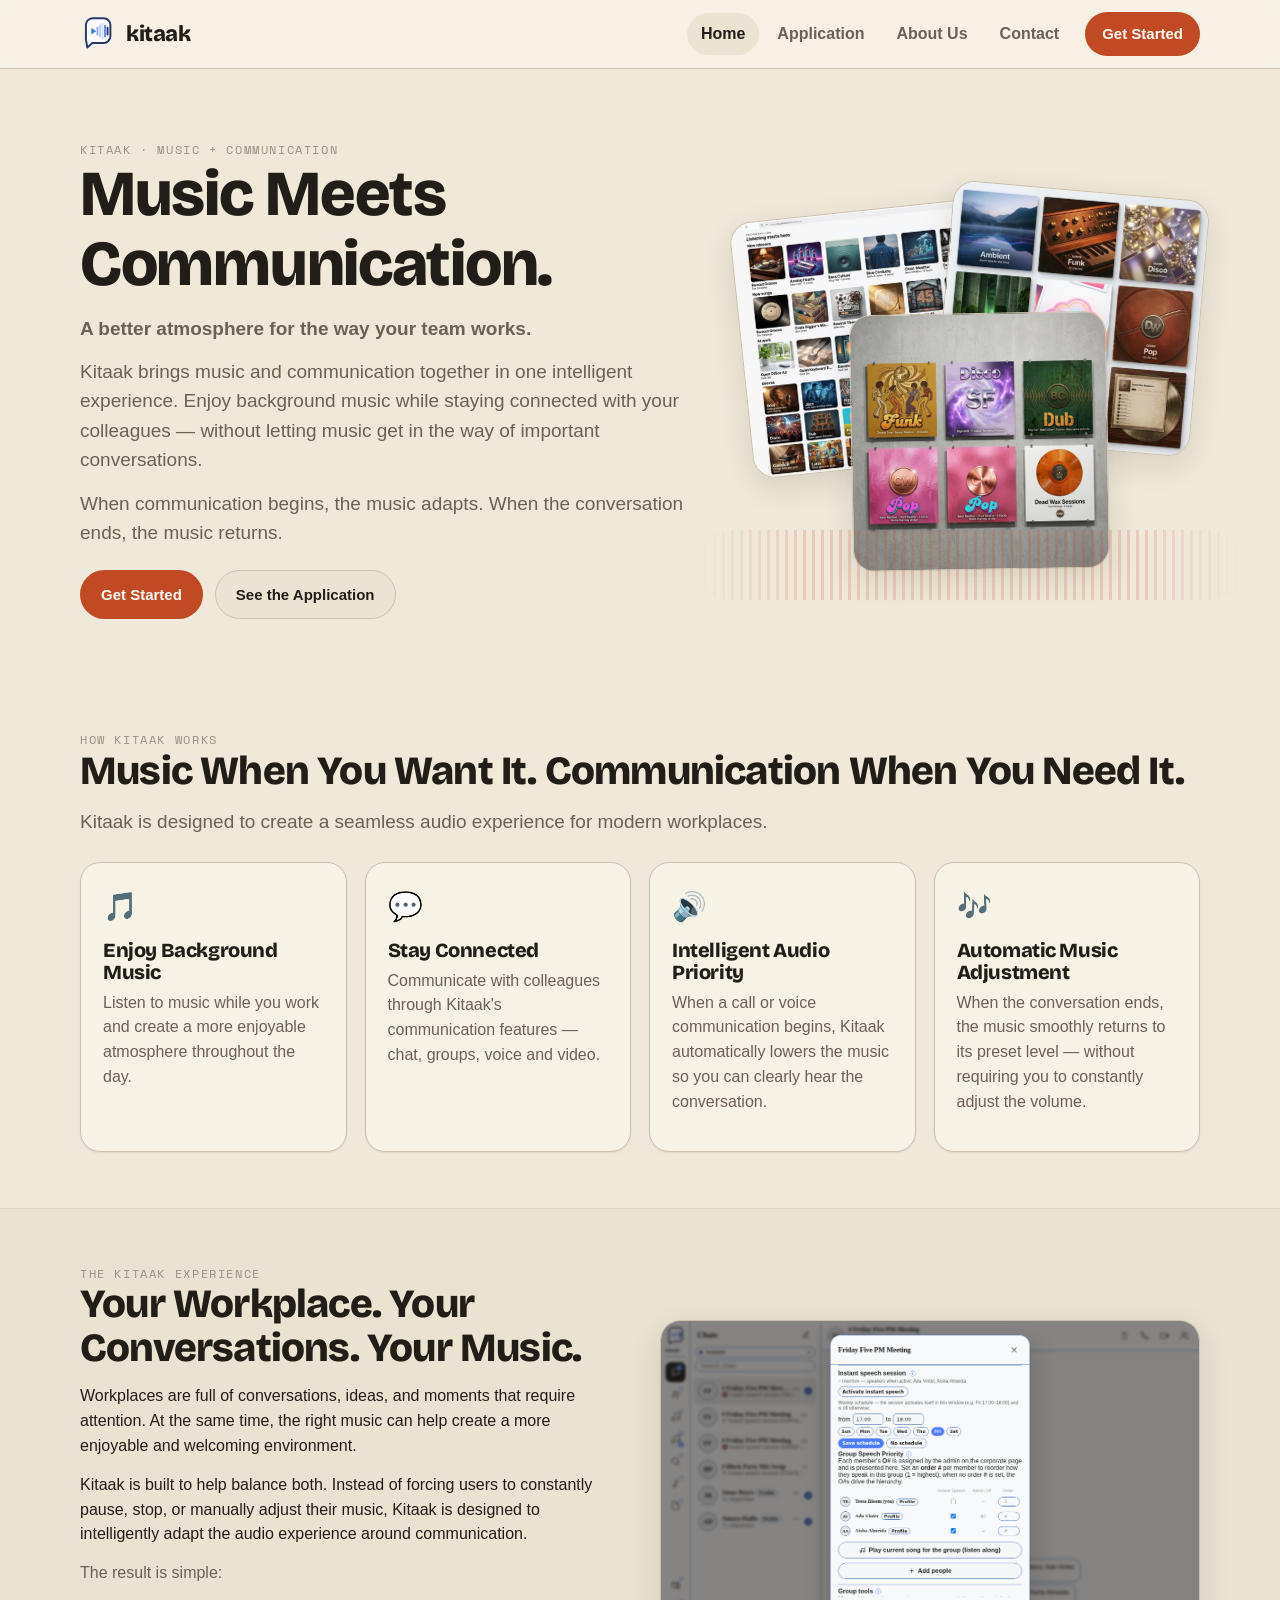
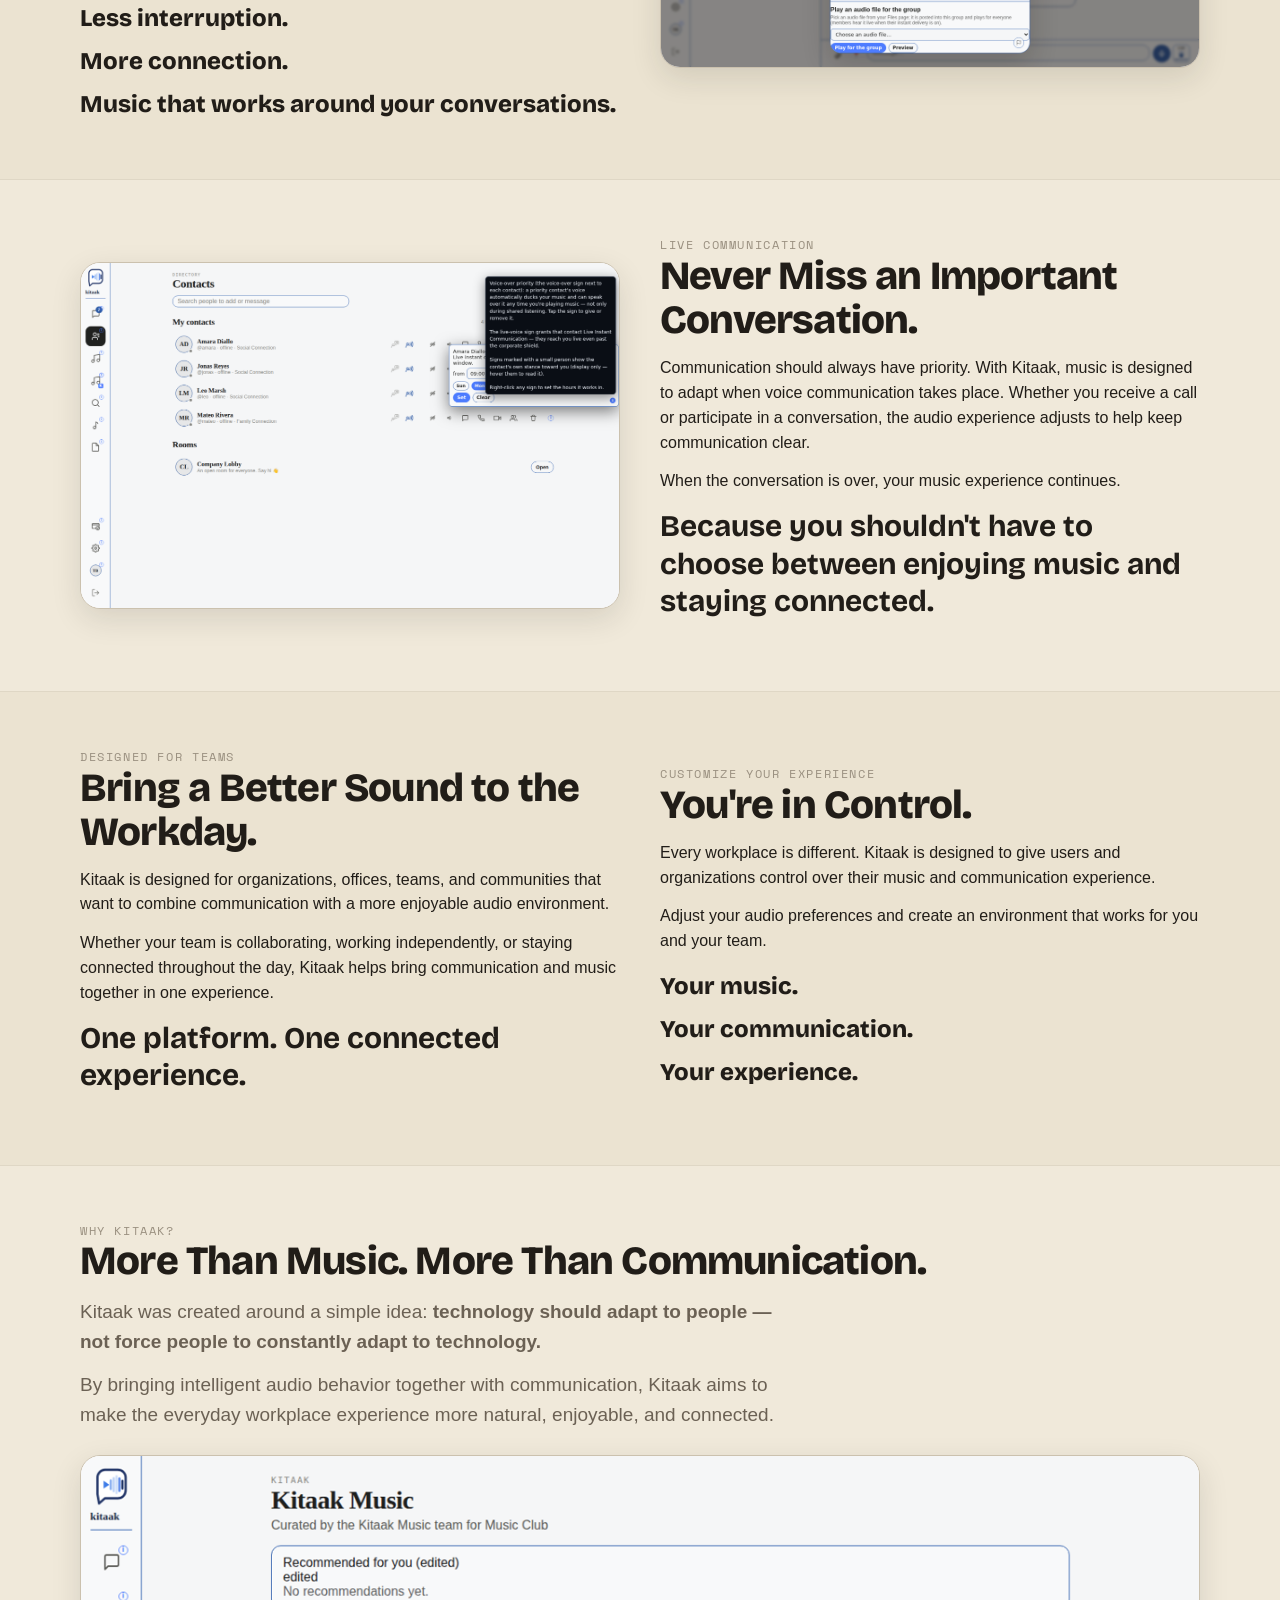
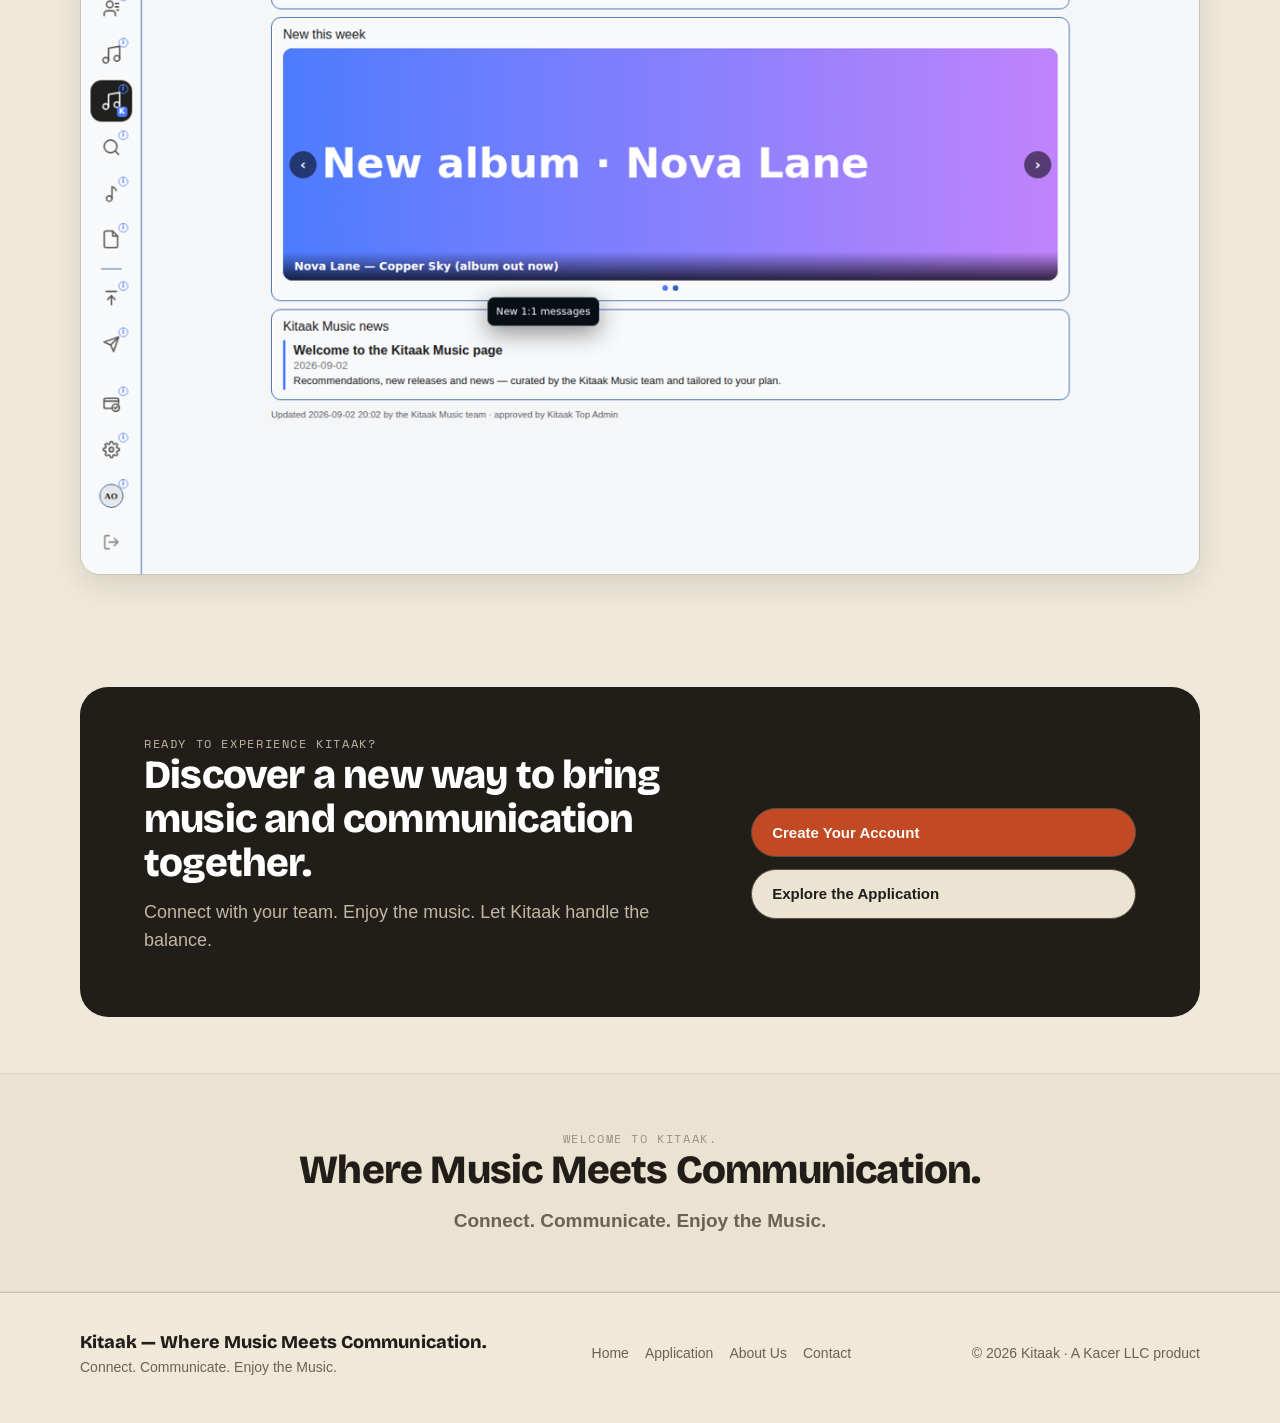
==== kitaak-site/index.html @ 41e53dd1 "Add kitaak.com website (home, application, about, contact) and the unlinked web demo Co-Authored-By:" ====
<!doctype html><html lang="en"><head><meta charset="utf-8"><meta name="viewport" content="width=device-width,initial-scale=1"><link rel="preconnect" href="https://fonts.googleapis.com"><link rel="preconnect" href="https://fonts.gstatic.com" crossorigin><link href="https://fonts.googleapis.com/css2?family=Bricolage+Grotesque:opsz,wght@12..96,400..800&family=Space+Mono:wght@400;700&display=swap" rel="stylesheet"><link rel="icon" type="image/svg+xml" href="demo/icon.svg"><link rel="stylesheet" href="assets/site.css"><title>Kitaak — Music Meets Communication</title><meta name="description" content="Kitaak brings music and communication together in one intelligent experience for modern workplaces."></head><body>
<header class="site-head"><div class="wrap"><a class="brand" href="index.html"><img src="demo/icon.svg" alt=""> kitaak</a><button class="menu-btn" aria-label="Menu">☰</button><nav class="nav"><a href="index.html" class="on">Home</a><a href="application.html" >Application</a><a href="about.html" >About Us</a><a href="contact.html" >Contact</a><a class="btn primary" href="contact.html#start">Get Started</a></nav></div></header>
<section class="hero"><div class="wrap grid"><div><div class="eyebrow">Kitaak · music + communication</div><h1>Music Meets Communication.</h1><p class="lead"><b>A better atmosphere for the way your team works.</b></p><p class="lead">Kitaak brings music and communication together in one intelligent experience. Enjoy background music while staying connected with your colleagues — without letting music get in the way of important conversations.</p><p class="lead">When communication begins, the music adapts. When the conversation ends, the music returns.</p><div class="cta"><a class="btn primary" href="contact.html#start">Get Started</a><a class="btn" href="application.html">See the Application</a></div></div><div class="hero-art"><img src="assets/img/hero-cover-a.jpg" alt=""><img src="assets/img/hero-cover-b.jpg" alt=""><img src="assets/img/hero-cover-c.jpg" alt=""><div class="wave"></div></div></div></section>
<section><div class="wrap"><div class="eyebrow">How Kitaak works</div><h2>Music When You Want It. Communication When You Need It.</h2><p class="lead">Kitaak is designed to create a seamless audio experience for modern workplaces.</p><div class="cards"><div class="card"><div class="ic">🎵</div><h3>Enjoy Background Music</h3><p class="muted">Listen to music while you work and create a more enjoyable atmosphere throughout the day.</p></div><div class="card"><div class="ic">💬</div><h3>Stay Connected</h3><p class="muted">Communicate with colleagues through Kitaak's communication features — chat, groups, voice and video.</p></div><div class="card"><div class="ic">🔊</div><h3>Intelligent Audio Priority</h3><p class="muted">When a call or voice communication begins, Kitaak automatically lowers the music so you can clearly hear the conversation.</p></div><div class="card"><div class="ic">🎶</div><h3>Automatic Music Adjustment</h3><p class="muted">When the conversation ends, the music smoothly returns to its preset level — without requiring you to constantly adjust the volume.</p></div></div></div></section>
<section class="alt"><div class="wrap split"><div><div class="eyebrow">The Kitaak experience</div><h2>Your Workplace. Your Conversations. Your Music.</h2><p>Workplaces are full of conversations, ideas, and moments that require attention. At the same time, the right music can help create a more enjoyable and welcoming environment.</p><p>Kitaak is built to help balance both. Instead of forcing users to constantly pause, stop, or manually adjust their music, Kitaak is designed to intelligently adapt the audio experience around communication.</p><p class="muted">The result is simple:</p><div class="stack3"><span>Less interruption.</span><span>More connection.</span><span>Music that works around your conversations.</span></div></div><div class="shot"><img src="assets/img/shot-instant-speech.png" alt="A group with an instant speech session active in Kitaak"></div></div></section>
<section><div class="wrap split"><div class="shot"><img src="assets/img/shot-contacts.png" alt="Contacts and live communication signs in Kitaak"></div><div><div class="eyebrow">Live communication</div><h2>Never Miss an Important Conversation.</h2><p>Communication should always have priority. With Kitaak, music is designed to adapt when voice communication takes place. Whether you receive a call or participate in a conversation, the audio experience adjusts to help keep communication clear.</p><p>When the conversation is over, your music experience continues.</p><p class="quote">Because you shouldn't have to choose between enjoying music and staying connected.</p></div></div></section>
<section class="alt"><div class="wrap"><div class="split"><div><div class="eyebrow">Designed for teams</div><h2>Bring a Better Sound to the Workday.</h2><p>Kitaak is designed for organizations, offices, teams, and communities that want to combine communication with a more enjoyable audio environment.</p><p>Whether your team is collaborating, working independently, or staying connected throughout the day, Kitaak helps bring communication and music together in one experience.</p><p class="quote">One platform. One connected experience.</p></div><div><div class="eyebrow">Customize your experience</div><h2>You're in Control.</h2><p>Every workplace is different. Kitaak is designed to give users and organizations control over their music and communication experience.</p><p>Adjust your audio preferences and create an environment that works for you and your team.</p><div class="stack3"><span>Your music.</span><span>Your communication.</span><span>Your experience.</span></div></div></div></div></section>
<section><div class="wrap"><div class="eyebrow">Why Kitaak?</div><h2>More Than Music. More Than Communication.</h2><p class="lead">Kitaak was created around a simple idea: <b>technology should adapt to people — not force people to constantly adapt to technology.</b></p><p class="lead">By bringing intelligent audio behavior together with communication, Kitaak aims to make the everyday workplace experience more natural, enjoyable, and connected.</p><div class="shot" style="margin-top:26px"><img src="assets/img/shot-music.png" alt="The Kitaak Music page"></div></div></section>
<section><div class="wrap"><div class="band"><div><div class="eyebrow" style="color:#c3b7a2">Ready to experience Kitaak?</div><h2>Discover a new way to bring music and communication together.</h2><p style="color:#c3b7a2;font-size:18px">Connect with your team. Enjoy the music. Let Kitaak handle the balance.</p></div><div class="cta" style="flex-direction:column;align-items:stretch"><a class="btn primary" href="contact.html#start">Create Your Account</a><a class="btn" href="application.html">Explore the Application</a></div></div></div></section>
<section class="alt" style="text-align:center"><div class="wrap"><div class="eyebrow">Welcome to Kitaak.</div><h2>Where Music Meets Communication.</h2><p class="lead" style="margin:0 auto"><b>Connect. Communicate. Enjoy the Music.</b></p></div></section>
<footer class="site-foot"><div class="wrap"><div><div class="tag">Kitaak — Where Music Meets Communication.</div><div>Connect. Communicate. Enjoy the Music.</div></div><nav><a href="index.html">Home</a><a href="application.html">Application</a><a href="about.html">About Us</a><a href="contact.html">Contact</a></nav><div>© <span id="yr"></span> Kitaak · A Kacer LLC product</div></div><script>document.getElementById("yr").textContent=new Date().getFullYear()</script></footer><script>document.addEventListener("click",function(e){var b=e.target.closest(".menu-btn");if(b){document.querySelector(".nav").classList.toggle("open")}});</script></body></html>
---- kitaak-site/assets/site.css ----
/* Kitaak website — same palette + type as the application (paper theme) */
:root{--bg:#f0e9da;--bg-tint:#ebe3d1;--panel:#f7f2e6;--panel-2:#ece4d3;--panel-3:#e2d8c3;--line:#cbc1ae;--line-2:#dfd7c5;--ink:#211d18;--ink-2:#6b6154;--ink-3:#9a9080;--rust:#c14a24;--rust-ink:#fffdf7;--rust-soft:#e9d7cb;--green:#5a9367;--blue:#3455a8;--gold:#a8862f;--dark:#211d18;--r-md:14px;--r-lg:20px;--r-xl:28px;--pill:999px;--shadow-1:0 1px 2px #211d1814;--shadow-2:0 10px 30px #211d181f;--font-display:"Bricolage Grotesque","Segoe UI",system-ui,sans-serif;--font-mono:"Space Mono",ui-monospace,Menlo,monospace;--font-body:-apple-system,BlinkMacSystemFont,"Segoe UI",Roboto,sans-serif}
*{box-sizing:border-box}html{scroll-behavior:smooth}
body{margin:0;background:var(--bg);color:var(--ink);font-family:var(--font-body);line-height:1.55;font-size:16px}
a{color:inherit}img{max-width:100%;display:block}
.wrap{width:min(1120px,92vw);margin:0 auto}
.eyebrow{font-family:var(--font-mono);letter-spacing:.14em;text-transform:uppercase;color:var(--ink-3);font-size:11.5px}
h1,h2,h3{font-family:var(--font-display);letter-spacing:-.02em;font-weight:800;line-height:1.1;margin:0 0 14px}
h1{font-size:clamp(38px,6vw,64px)}h2{font-size:clamp(28px,4vw,40px)}h3{font-size:20px;margin-bottom:8px}
p{margin:0 0 14px}.lead{font-size:19px;color:var(--ink-2);max-width:720px}.muted{color:var(--ink-2)}
.btn{display:inline-flex;align-items:center;gap:8px;padding:12px 20px;border-radius:var(--pill);border:1px solid var(--line);background:var(--panel-2);color:var(--ink);font-weight:700;text-decoration:none;cursor:pointer;font-size:15px;transition:transform 80ms,background .15s}
.btn:hover{transform:translateY(-1px)}.btn.primary{background:var(--rust);color:var(--rust-ink);border-color:transparent}.btn.dark{background:var(--dark);color:#f7f2e6;border-color:transparent}.btn.ghost{background:transparent}
/* header */
.site-head{position:sticky;top:0;z-index:20;background:color-mix(in srgb,var(--panel) 88%,transparent);backdrop-filter:blur(8px);border-bottom:1px solid var(--line)}
.site-head .wrap{display:flex;align-items:center;justify-content:space-between;height:68px;gap:16px}
.brand{display:flex;align-items:center;gap:10px;text-decoration:none;font-family:var(--font-display);font-weight:800;font-size:22px;letter-spacing:-.02em}
.brand img{width:36px;height:36px}
.nav{display:flex;gap:4px;align-items:center}.nav a{text-decoration:none;padding:9px 14px;border-radius:var(--pill);font-weight:600;color:var(--ink-2)}.nav a:hover,.nav a.on{background:var(--panel-2);color:var(--ink)}
.nav .btn{margin-left:8px;padding:9px 16px}
.menu-btn{display:none;background:none;border:1px solid var(--line);border-radius:10px;padding:6px 10px;font-size:20px;line-height:1}
@media (max-width:820px){.nav{display:none;position:absolute;top:68px;left:0;right:0;background:var(--panel);border-bottom:1px solid var(--line);flex-direction:column;align-items:stretch;padding:10px 4vw 14px}.nav.open{display:flex}.menu-btn{display:block}.nav .btn{margin:6px 0 0}}
/* hero */
.hero{padding:72px 0 56px;position:relative;overflow:hidden}
.hero .grid{display:grid;grid-template-columns:1.15fr .85fr;gap:40px;align-items:center}
.hero-art{position:relative;height:380px}
.hero-art img{position:absolute;width:56%;aspect-ratio:1;object-fit:cover;border-radius:22px;box-shadow:var(--shadow-2);border:1px solid var(--line)}
.hero-art img:nth-child(1){left:0;top:20px;transform:rotate(-6deg)}.hero-art img:nth-child(2){right:0;top:0;transform:rotate(5deg)}.hero-art img:nth-child(3){left:24%;bottom:0;transform:rotate(-1deg)}
.hero-art .wave{position:absolute;left:-10%;right:-10%;bottom:-30px;height:70px;background:repeating-linear-gradient(90deg,var(--rust) 0 3px,transparent 3px 9px);opacity:.18;mask:linear-gradient(90deg,transparent,#000 20%,#000 80%,transparent);border-radius:40px}
.cta{display:flex;gap:12px;flex-wrap:wrap;margin-top:22px}
@media (max-width:820px){.hero .grid{grid-template-columns:1fr}.hero-art{height:300px}}
/* sections */
section{padding:56px 0}section.alt{background:var(--bg-tint);border-top:1px solid var(--line-2);border-bottom:1px solid var(--line-2)}
.cards{display:grid;grid-template-columns:repeat(auto-fit,minmax(230px,1fr));gap:18px;margin-top:26px}
.card{background:var(--panel);border:1px solid var(--line);border-radius:var(--r-lg);padding:22px;box-shadow:var(--shadow-1)}
.card .ic{font-size:28px;margin-bottom:10px}
.split{display:grid;grid-template-columns:1fr 1fr;gap:40px;align-items:center}@media (max-width:820px){.split{grid-template-columns:1fr}}
.shot{border:1px solid var(--line);border-radius:var(--r-lg);box-shadow:var(--shadow-2);overflow:hidden;background:#fff}
.quote{font-family:var(--font-display);font-size:clamp(22px,3vw,30px);font-weight:700;line-height:1.25;max-width:760px}
.stack3{display:grid;gap:6px;font-family:var(--font-display);font-size:24px;font-weight:800}
.band{background:var(--dark);color:#f7f2e6;border-radius:var(--r-xl);padding:48px clamp(20px,5vw,64px);display:grid;grid-template-columns:1.2fr .8fr;gap:30px;align-items:center}
.band h2{color:#fff}.band .btn{border-color:#5a5045}@media (max-width:820px){.band{grid-template-columns:1fr}}
.steps{counter-reset:s;display:grid;gap:14px;margin-top:20px}.step{display:grid;grid-template-columns:44px 1fr;gap:14px;align-items:start}.step b{font-family:var(--font-display);font-size:18px}
.step .n{counter-increment:s;width:40px;height:40px;border-radius:50%;background:var(--rust);color:#fff;display:grid;place-items:center;font-family:var(--font-mono);font-weight:700}
.step .n::before{content:counter(s)}
.plans{display:grid;grid-template-columns:repeat(auto-fit,minmax(240px,1fr));gap:16px;margin-top:22px}
.plan{background:var(--panel);border:1px solid var(--line);border-radius:var(--r-lg);padding:20px;display:flex;flex-direction:column;gap:8px}
.plan .price{font-family:var(--font-display);font-size:28px;font-weight:800}.plan ul{margin:6px 0 0;padding-left:18px;color:var(--ink-2);font-size:14px}.plan .kind{font-family:var(--font-mono);font-size:11px;text-transform:uppercase;letter-spacing:.12em;color:var(--ink-3)}
.plan.hot{border-color:var(--rust);box-shadow:0 0 0 3px var(--rust-soft)}
/* forms */
.form{display:grid;gap:14px;max-width:560px}.form label{display:grid;gap:6px;font-weight:600;font-size:14px}
.form input,.form textarea,.form select{font:inherit;padding:11px 13px;border-radius:var(--r-md);border:1px solid var(--line);background:var(--panel);color:var(--ink)}
.form textarea{min-height:140px;resize:vertical}.form .row{display:grid;grid-template-columns:1fr 1fr;gap:12px}@media (max-width:640px){.form .row{grid-template-columns:1fr}}
.contact-grid{display:grid;grid-template-columns:1.1fr .9fr;gap:40px}@media (max-width:820px){.contact-grid{grid-template-columns:1fr}}
.info dt{font-family:var(--font-mono);font-size:11px;letter-spacing:.12em;text-transform:uppercase;color:var(--ink-3);margin-top:16px}.info dd{margin:4px 0 0;font-size:17px}
.blank{display:inline-block;min-width:220px;border-bottom:1px dashed var(--line);height:22px;vertical-align:bottom}
.note{background:var(--panel);border:1px dashed var(--line);border-radius:var(--r-md);padding:12px 14px;font-size:14px;color:var(--ink-2)}
/* footer */
.site-foot{border-top:1px solid var(--line);padding:36px 0 44px;color:var(--ink-2);font-size:14px}
.site-foot .wrap{display:flex;justify-content:space-between;gap:20px;flex-wrap:wrap;align-items:center}
.site-foot .tag{font-family:var(--font-display);font-weight:800;color:var(--ink);font-size:18px}
.site-foot nav a{margin-right:16px;text-decoration:none}
.prose{max-width:760px}.prose h2{margin-top:36px;font-size:26px}.prose h3{margin-top:22px}
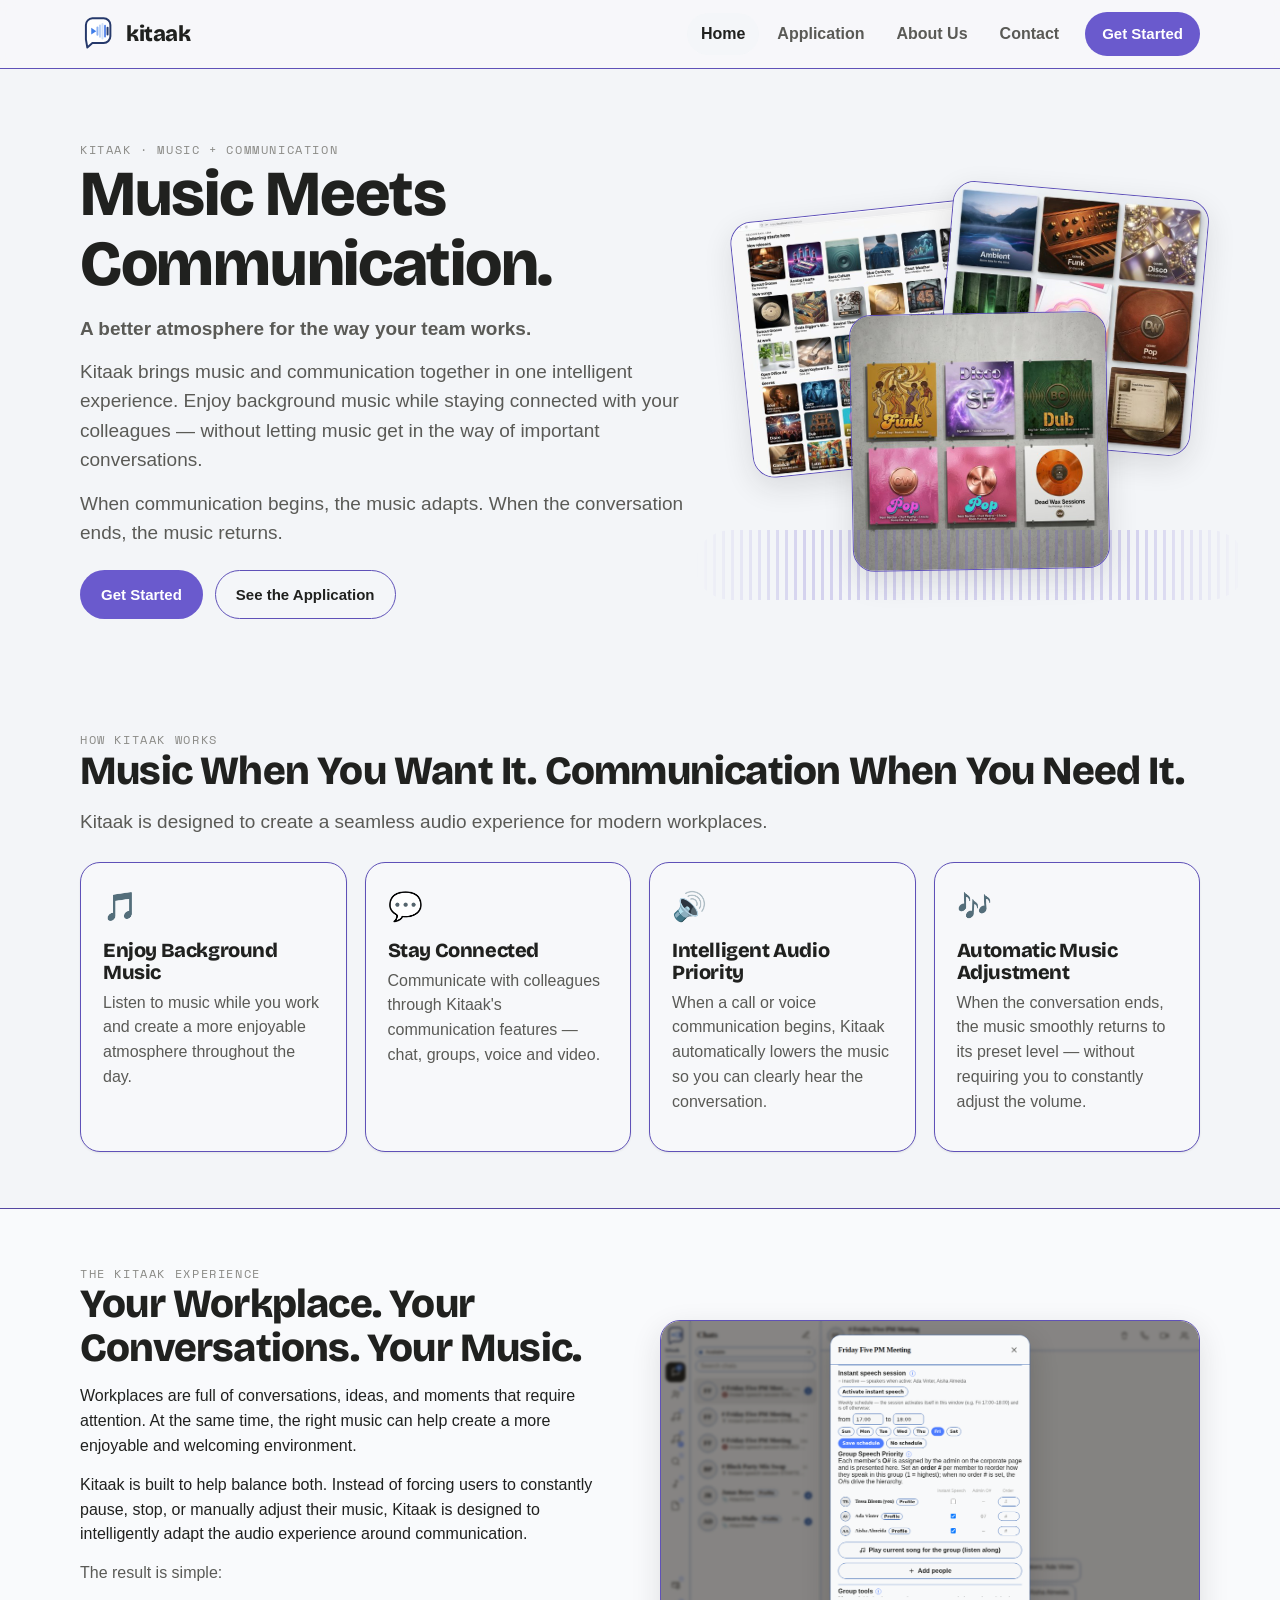
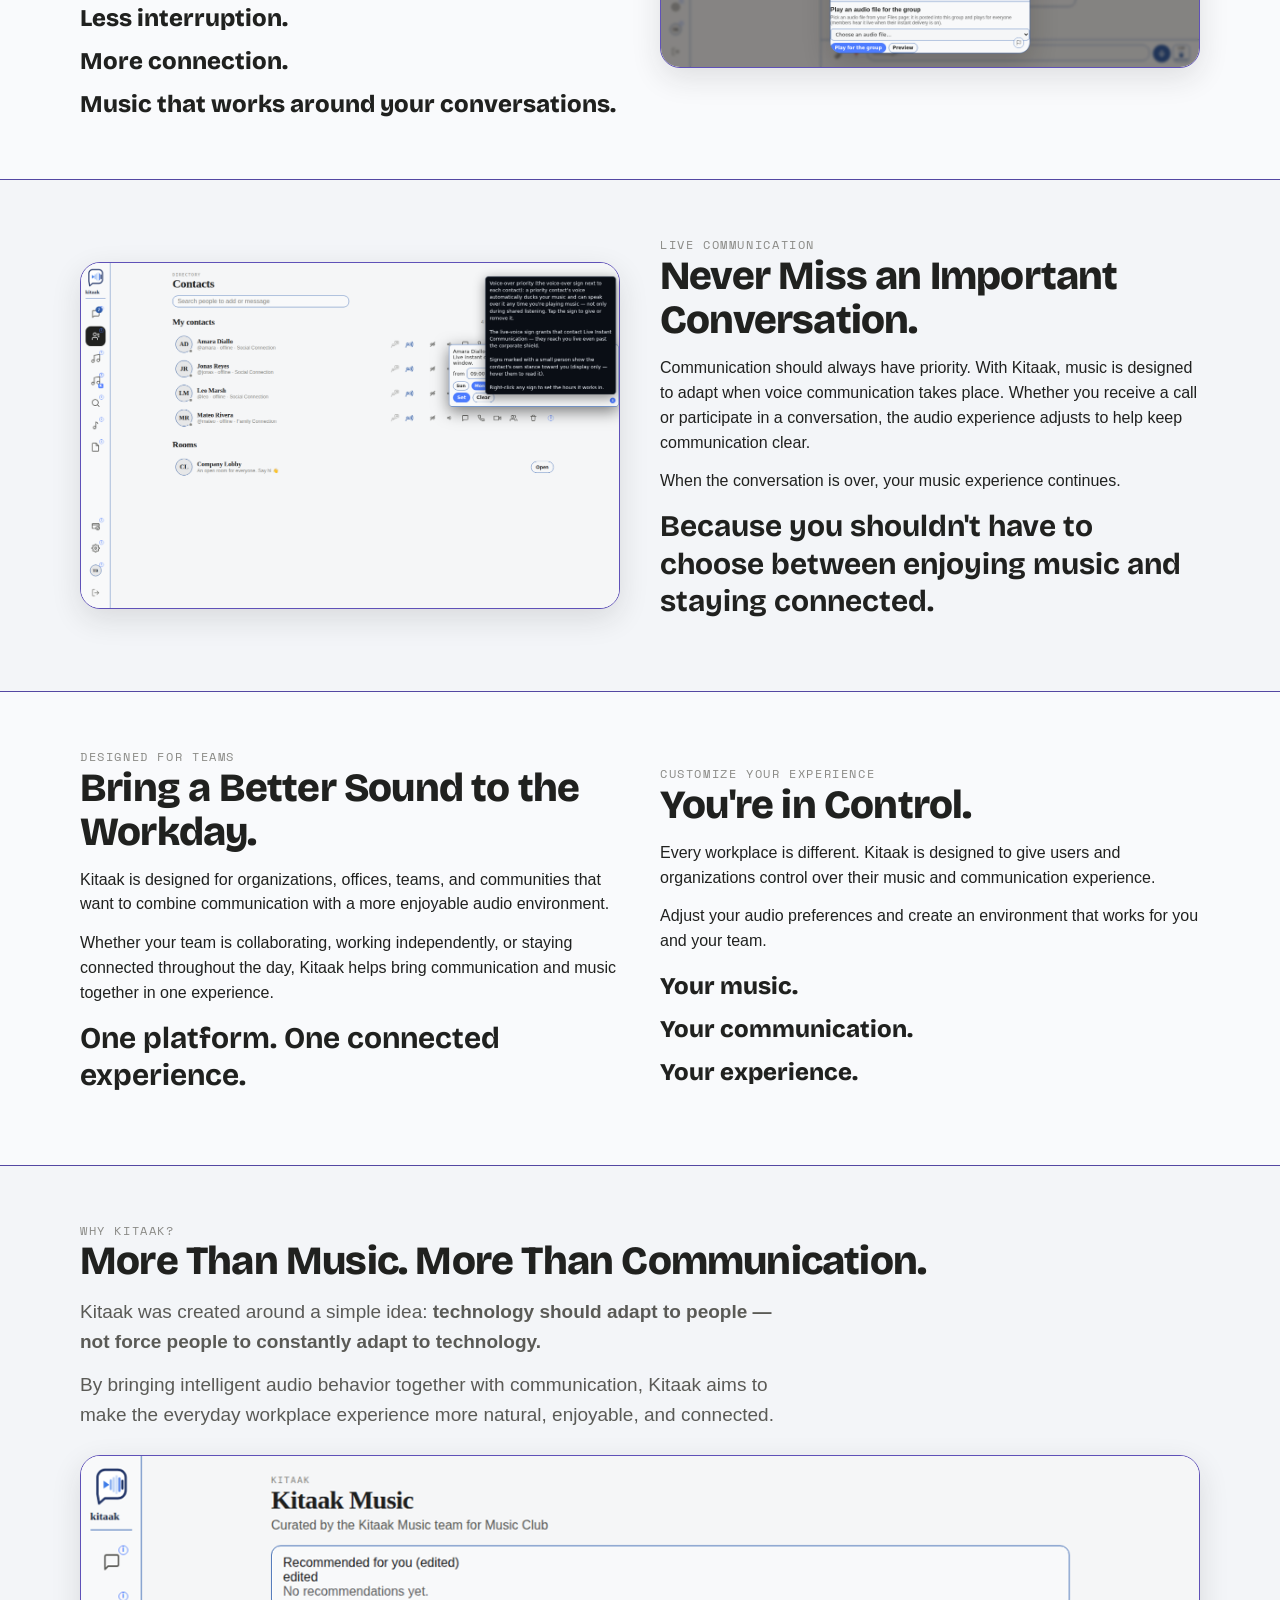
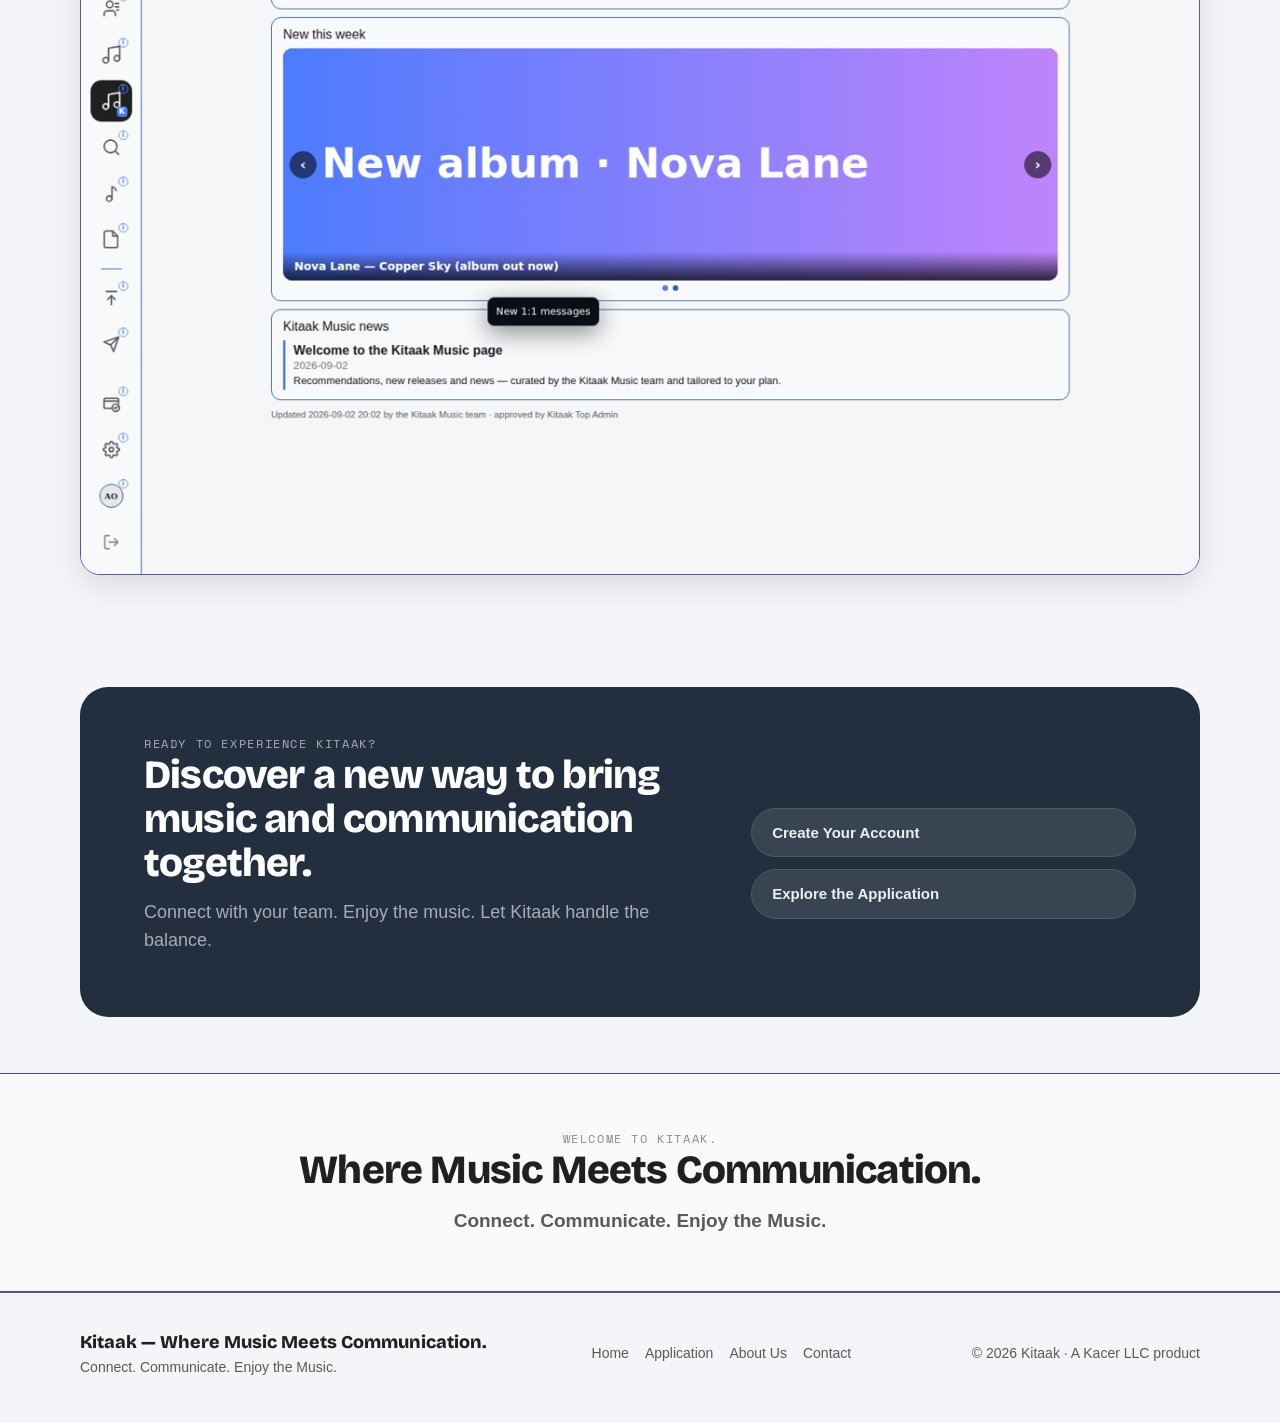
==== commit 1ff9beb2: "kitaak.com: Minimal White palette, exact settings/profile pages, corporate music page, app-style pla" ====
--- a/kitaak-site/index.html
+++ b/kitaak-site/index.html
@@ -6,6 +6,6 @@
 <section><div class="wrap split"><div class="shot"><img src="assets/img/shot-contacts.png" alt="Contacts and live communication signs in Kitaak"></div><div><div class="eyebrow">Live communication</div><h2>Never Miss an Important Conversation.</h2><p>Communication should always have priority. With Kitaak, music is designed to adapt when voice communication takes place. Whether you receive a call or participate in a conversation, the audio experience adjusts to help keep communication clear.</p><p>When the conversation is over, your music experience continues.</p><p class="quote">Because you shouldn't have to choose between enjoying music and staying connected.</p></div></div></section>
 <section class="alt"><div class="wrap"><div class="split"><div><div class="eyebrow">Designed for teams</div><h2>Bring a Better Sound to the Workday.</h2><p>Kitaak is designed for organizations, offices, teams, and communities that want to combine communication with a more enjoyable audio environment.</p><p>Whether your team is collaborating, working independently, or staying connected throughout the day, Kitaak helps bring communication and music together in one experience.</p><p class="quote">One platform. One connected experience.</p></div><div><div class="eyebrow">Customize your experience</div><h2>You're in Control.</h2><p>Every workplace is different. Kitaak is designed to give users and organizations control over their music and communication experience.</p><p>Adjust your audio preferences and create an environment that works for you and your team.</p><div class="stack3"><span>Your music.</span><span>Your communication.</span><span>Your experience.</span></div></div></div></div></section>
 <section><div class="wrap"><div class="eyebrow">Why Kitaak?</div><h2>More Than Music. More Than Communication.</h2><p class="lead">Kitaak was created around a simple idea: <b>technology should adapt to people — not force people to constantly adapt to technology.</b></p><p class="lead">By bringing intelligent audio behavior together with communication, Kitaak aims to make the everyday workplace experience more natural, enjoyable, and connected.</p><div class="shot" style="margin-top:26px"><img src="assets/img/shot-music.png" alt="The Kitaak Music page"></div></div></section>
-<section><div class="wrap"><div class="band"><div><div class="eyebrow" style="color:#c3b7a2">Ready to experience Kitaak?</div><h2>Discover a new way to bring music and communication together.</h2><p style="color:#c3b7a2;font-size:18px">Connect with your team. Enjoy the music. Let Kitaak handle the balance.</p></div><div class="cta" style="flex-direction:column;align-items:stretch"><a class="btn primary" href="contact.html#start">Create Your Account</a><a class="btn" href="application.html">Explore the Application</a></div></div></div></section>
+<section><div class="wrap"><div class="band"><div><div class="eyebrow" style="color:#a8adb4">Ready to experience Kitaak?</div><h2>Discover a new way to bring music and communication together.</h2><p style="color:#a8adb4;font-size:18px">Connect with your team. Enjoy the music. Let Kitaak handle the balance.</p></div><div class="cta" style="flex-direction:column;align-items:stretch"><a class="btn primary" href="contact.html#start">Create Your Account</a><a class="btn" href="application.html">Explore the Application</a></div></div></div></section>
 <section class="alt" style="text-align:center"><div class="wrap"><div class="eyebrow">Welcome to Kitaak.</div><h2>Where Music Meets Communication.</h2><p class="lead" style="margin:0 auto"><b>Connect. Communicate. Enjoy the Music.</b></p></div></section>
 <footer class="site-foot"><div class="wrap"><div><div class="tag">Kitaak — Where Music Meets Communication.</div><div>Connect. Communicate. Enjoy the Music.</div></div><nav><a href="index.html">Home</a><a href="application.html">Application</a><a href="about.html">About Us</a><a href="contact.html">Contact</a></nav><div>© <span id="yr"></span> Kitaak · A Kacer LLC product</div></div><script>document.getElementById("yr").textContent=new Date().getFullYear()</script></footer><script>document.addEventListener("click",function(e){var b=e.target.closest(".menu-btn");if(b){document.querySelector(".nav").classList.toggle("open")}});</script></body></html>
--- a/kitaak-site/assets/site.css
+++ b/kitaak-site/assets/site.css
@@ -1,5 +1,5 @@
 /* Kitaak website — same palette + type as the application (paper theme) */
-:root{--bg:#f0e9da;--bg-tint:#ebe3d1;--panel:#f7f2e6;--panel-2:#ece4d3;--panel-3:#e2d8c3;--line:#cbc1ae;--line-2:#dfd7c5;--ink:#211d18;--ink-2:#6b6154;--ink-3:#9a9080;--rust:#c14a24;--rust-ink:#fffdf7;--rust-soft:#e9d7cb;--green:#5a9367;--blue:#3455a8;--gold:#a8862f;--dark:#211d18;--r-md:14px;--r-lg:20px;--r-xl:28px;--pill:999px;--shadow-1:0 1px 2px #211d1814;--shadow-2:0 10px 30px #211d181f;--font-display:"Bricolage Grotesque","Segoe UI",system-ui,sans-serif;--font-mono:"Space Mono",ui-monospace,Menlo,monospace;--font-body:-apple-system,BlinkMacSystemFont,"Segoe UI",Roboto,sans-serif}
+:root{--bg:#f3f5f8;--bg-tint:#f9fafc;--panel:#f7f8fa;--panel-2:#f4f6f9;--panel-3:#e4e6e9;--line:#5f51b8;--line-2:#5447a2;--ink:#20211f;--ink-2:#5a5a56;--ink-3:#8a8a86;--rust:#6a5acd;--rust-ink:#fff;--rust-soft:#d2cef0;--green:#4232a4;--blue:#3455a8;--gold:#a8862f;--dark:#232f3e;--r-md:14px;--r-lg:20px;--r-xl:28px;--pill:999px;--shadow-1:0 1px 2px #20211f14;--shadow-2:0 10px 30px #20211f1f;--font-display:"Bricolage Grotesque","Segoe UI",system-ui,sans-serif;--font-mono:"Space Mono",ui-monospace,Menlo,monospace;--font-body:-apple-system,BlinkMacSystemFont,"Segoe UI",Roboto,sans-serif}
 *{box-sizing:border-box}html{scroll-behavior:smooth}
 body{margin:0;background:var(--bg);color:var(--ink);font-family:var(--font-body);line-height:1.55;font-size:16px}
 a{color:inherit}img{max-width:100%;display:block}
@@ -25,7 +25,7 @@
 .hero-art{position:relative;height:380px}
 .hero-art img{position:absolute;width:56%;aspect-ratio:1;object-fit:cover;border-radius:22px;box-shadow:var(--shadow-2);border:1px solid var(--line)}
 .hero-art img:nth-child(1){left:0;top:20px;transform:rotate(-6deg)}.hero-art img:nth-child(2){right:0;top:0;transform:rotate(5deg)}.hero-art img:nth-child(3){left:24%;bottom:0;transform:rotate(-1deg)}
-.hero-art .wave{position:absolute;left:-10%;right:-10%;bottom:-30px;height:70px;background:repeating-linear-gradient(90deg,var(--rust) 0 3px,transparent 3px 9px);opacity:.18;mask:linear-gradient(90deg,transparent,#000 20%,#000 80%,transparent);border-radius:40px}
+.hero-art .wave{position:absolute;left:-10%;right:-10%;bottom:-30px;height:70px;background:repeating-linear-gradient(90deg,var(--rust) 0 3px,transparent 3px 9px);opacity:.22;mask:linear-gradient(90deg,transparent,#000 20%,#000 80%,transparent);border-radius:40px}
 .cta{display:flex;gap:12px;flex-wrap:wrap;margin-top:22px}
 @media (max-width:820px){.hero .grid{grid-template-columns:1fr}.hero-art{height:300px}}
 /* sections */
@@ -37,8 +37,8 @@
 .shot{border:1px solid var(--line);border-radius:var(--r-lg);box-shadow:var(--shadow-2);overflow:hidden;background:#fff}
 .quote{font-family:var(--font-display);font-size:clamp(22px,3vw,30px);font-weight:700;line-height:1.25;max-width:760px}
 .stack3{display:grid;gap:6px;font-family:var(--font-display);font-size:24px;font-weight:800}
-.band{background:var(--dark);color:#f7f2e6;border-radius:var(--r-xl);padding:48px clamp(20px,5vw,64px);display:grid;grid-template-columns:1.2fr .8fr;gap:30px;align-items:center}
-.band h2{color:#fff}.band .btn{border-color:#5a5045}@media (max-width:820px){.band{grid-template-columns:1fr}}
+.band{background:var(--dark);color:#eef0f2;border-radius:var(--r-xl);padding:48px clamp(20px,5vw,64px);display:grid;grid-template-columns:1.2fr .8fr;gap:30px;align-items:center}
+.band h2{color:#fff}.band .btn{border-color:#4f5965;background:#394451;color:#eef0f2}@media (max-width:820px){.band{grid-template-columns:1fr}}
 .steps{counter-reset:s;display:grid;gap:14px;margin-top:20px}.step{display:grid;grid-template-columns:44px 1fr;gap:14px;align-items:start}.step b{font-family:var(--font-display);font-size:18px}
 .step .n{counter-increment:s;width:40px;height:40px;border-radius:50%;background:var(--rust);color:#fff;display:grid;place-items:center;font-family:var(--font-mono);font-weight:700}
 .step .n::before{content:counter(s)}
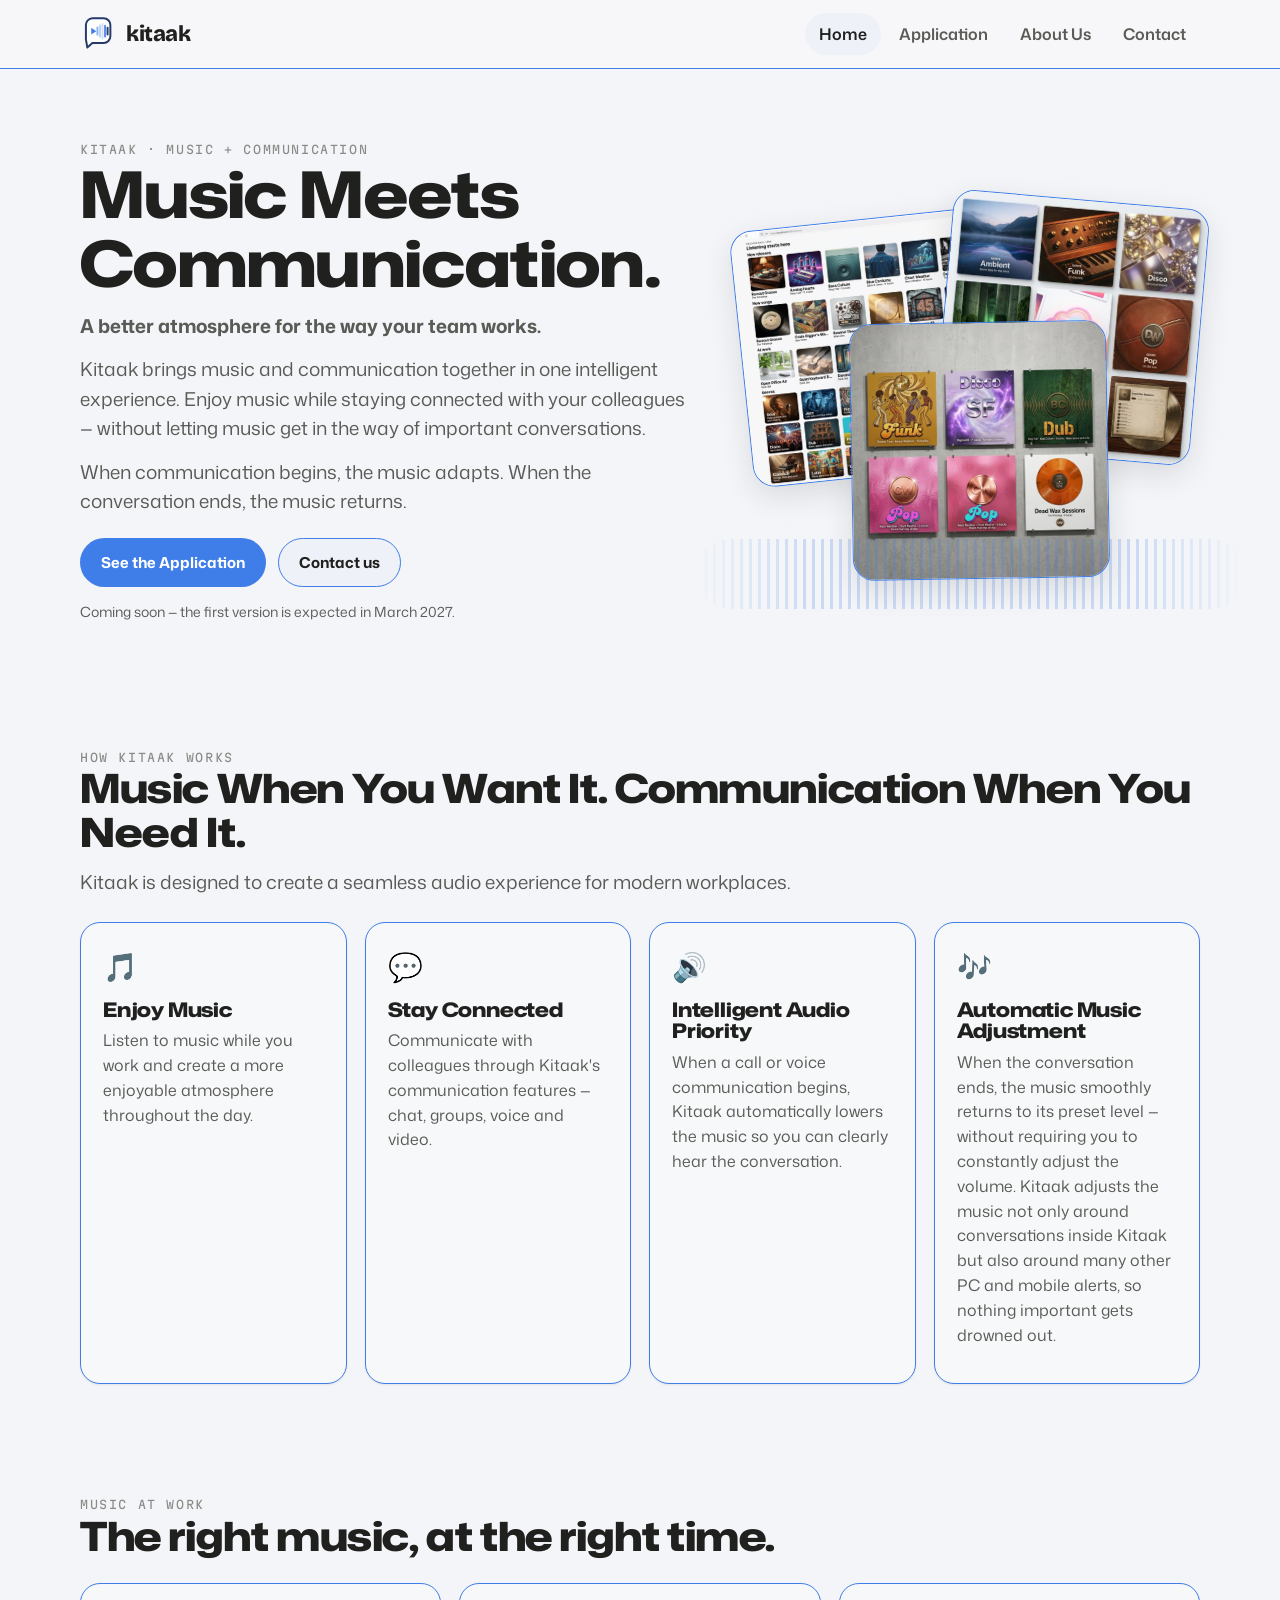
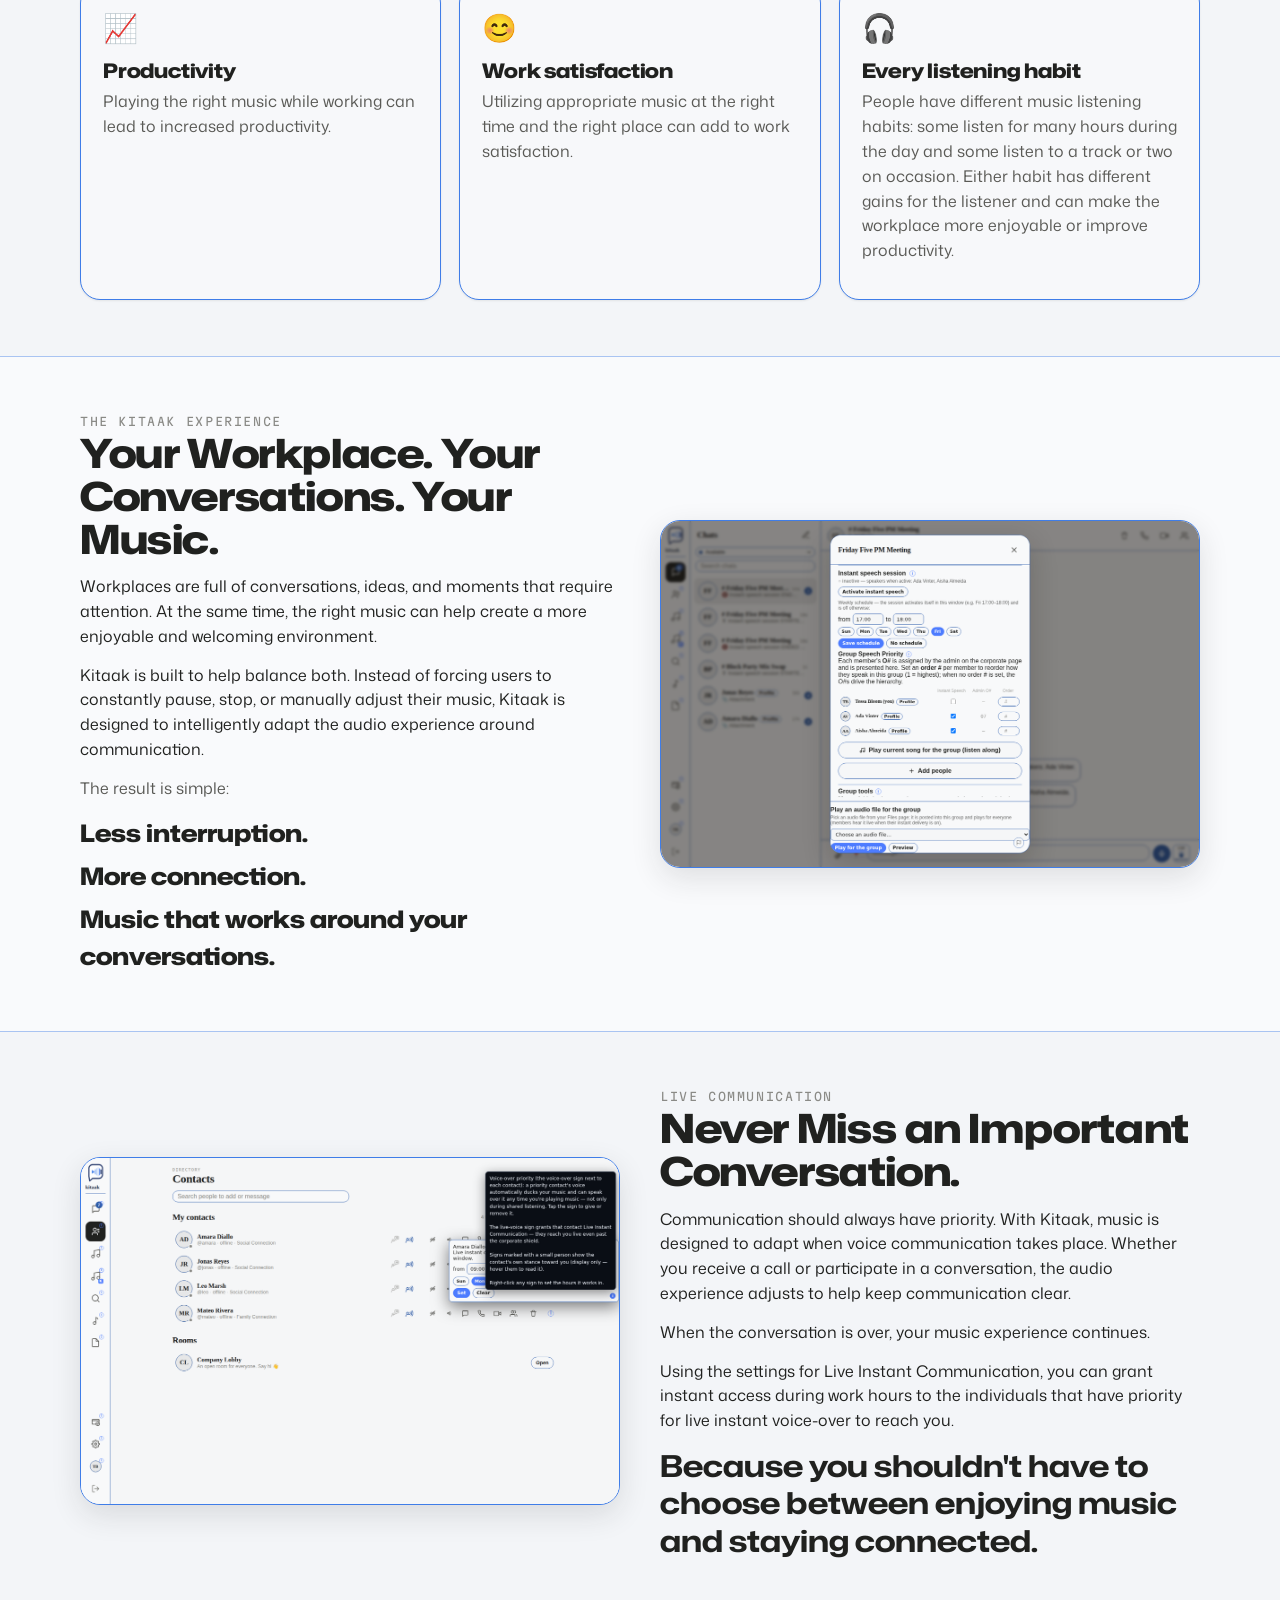
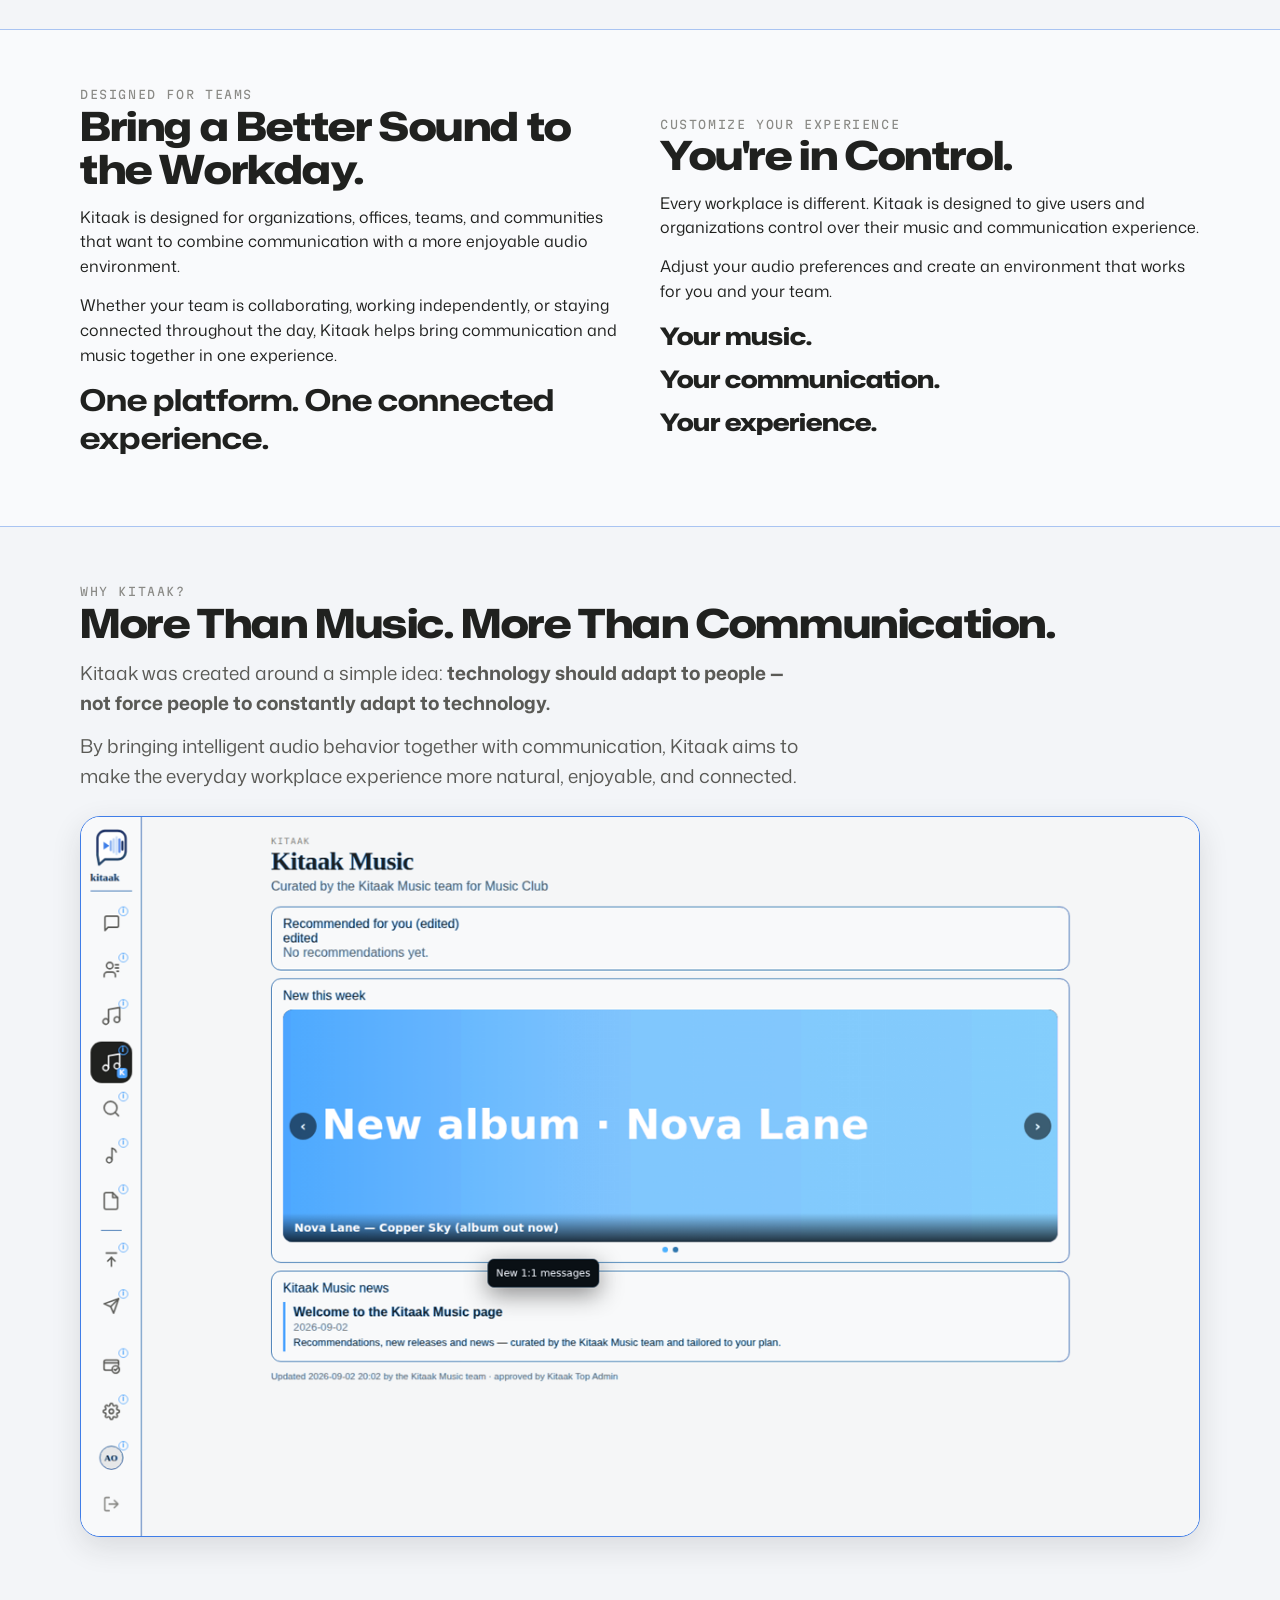
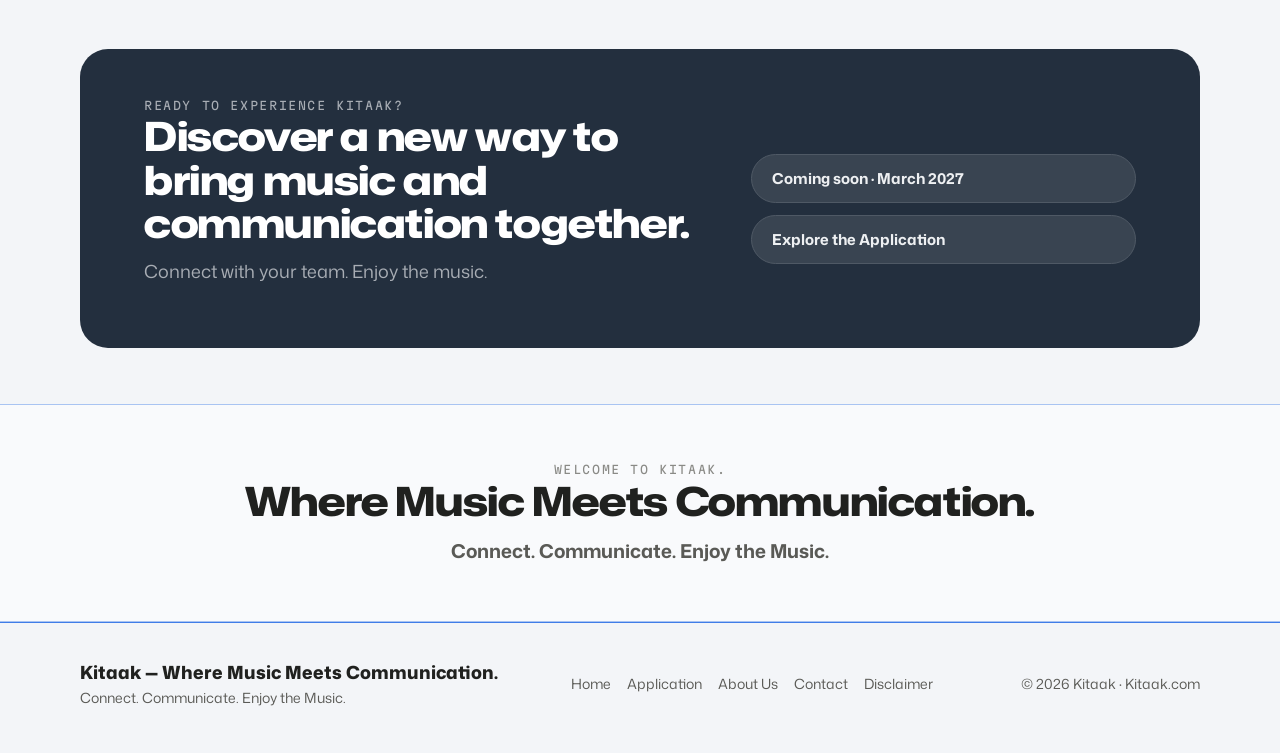
==== commit ba6a9857: "kitaak.com: blue palette, Mona Sans, matched covers, coming-soon/roadmap text, disclaimer, contact d" ====
--- a/kitaak-site/index.html
+++ b/kitaak-site/index.html
@@ -1,11 +1,12 @@
-<!doctype html><html lang="en"><head><meta charset="utf-8"><meta name="viewport" content="width=device-width,initial-scale=1"><link rel="preconnect" href="https://fonts.googleapis.com"><link rel="preconnect" href="https://fonts.gstatic.com" crossorigin><link href="https://fonts.googleapis.com/css2?family=Bricolage+Grotesque:opsz,wght@12..96,400..800&family=Space+Mono:wght@400;700&display=swap" rel="stylesheet"><link rel="icon" type="image/svg+xml" href="demo/icon.svg"><link rel="stylesheet" href="assets/site.css"><title>Kitaak — Music Meets Communication</title><meta name="description" content="Kitaak brings music and communication together in one intelligent experience for modern workplaces."></head><body>
-<header class="site-head"><div class="wrap"><a class="brand" href="index.html"><img src="demo/icon.svg" alt=""> kitaak</a><button class="menu-btn" aria-label="Menu">☰</button><nav class="nav"><a href="index.html" class="on">Home</a><a href="application.html" >Application</a><a href="about.html" >About Us</a><a href="contact.html" >Contact</a><a class="btn primary" href="contact.html#start">Get Started</a></nav></div></header>
-<section class="hero"><div class="wrap grid"><div><div class="eyebrow">Kitaak · music + communication</div><h1>Music Meets Communication.</h1><p class="lead"><b>A better atmosphere for the way your team works.</b></p><p class="lead">Kitaak brings music and communication together in one intelligent experience. Enjoy background music while staying connected with your colleagues — without letting music get in the way of important conversations.</p><p class="lead">When communication begins, the music adapts. When the conversation ends, the music returns.</p><div class="cta"><a class="btn primary" href="contact.html#start">Get Started</a><a class="btn" href="application.html">See the Application</a></div></div><div class="hero-art"><img src="assets/img/hero-cover-a.jpg" alt=""><img src="assets/img/hero-cover-b.jpg" alt=""><img src="assets/img/hero-cover-c.jpg" alt=""><div class="wave"></div></div></div></section>
-<section><div class="wrap"><div class="eyebrow">How Kitaak works</div><h2>Music When You Want It. Communication When You Need It.</h2><p class="lead">Kitaak is designed to create a seamless audio experience for modern workplaces.</p><div class="cards"><div class="card"><div class="ic">🎵</div><h3>Enjoy Background Music</h3><p class="muted">Listen to music while you work and create a more enjoyable atmosphere throughout the day.</p></div><div class="card"><div class="ic">💬</div><h3>Stay Connected</h3><p class="muted">Communicate with colleagues through Kitaak's communication features — chat, groups, voice and video.</p></div><div class="card"><div class="ic">🔊</div><h3>Intelligent Audio Priority</h3><p class="muted">When a call or voice communication begins, Kitaak automatically lowers the music so you can clearly hear the conversation.</p></div><div class="card"><div class="ic">🎶</div><h3>Automatic Music Adjustment</h3><p class="muted">When the conversation ends, the music smoothly returns to its preset level — without requiring you to constantly adjust the volume.</p></div></div></div></section>
+<!doctype html><html lang="en"><head><meta charset="utf-8"><meta name="viewport" content="width=device-width,initial-scale=1"><link rel="preconnect" href="https://fonts.googleapis.com"><link rel="preconnect" href="https://fonts.gstatic.com" crossorigin><link href="https://fonts.googleapis.com/css2?family=Mona+Sans:wdth,wght@75..125,200..900&family=Martian+Mono:wght@400;700&family=Bricolage+Grotesque:opsz,wght@12..96,700..800&display=swap" rel="stylesheet"><link rel="icon" type="image/svg+xml" href="demo/icon.svg"><link rel="stylesheet" href="assets/site.css"><title>Kitaak — Music Meets Communication</title><meta name="description" content="Kitaak brings music and communication together in one intelligent experience for modern workplaces."></head><body>
+<header class="site-head"><div class="wrap"><a class="brand" href="index.html"><img src="demo/icon.svg" alt=""> kitaak</a><button class="menu-btn" aria-label="Menu">☰</button><nav class="nav"><a href="index.html" class="on">Home</a><a href="application.html" >Application</a><a href="about.html" >About Us</a><a href="contact.html" >Contact</a></nav></div></header>
+<section class="hero"><div class="wrap grid"><div><div class="eyebrow">Kitaak · music + communication</div><h1>Music Meets Communication.</h1><p class="lead"><b>A better atmosphere for the way your team works.</b></p><p class="lead">Kitaak brings music and communication together in one intelligent experience. Enjoy music while staying connected with your colleagues — without letting music get in the way of important conversations.</p><p class="lead">When communication begins, the music adapts. When the conversation ends, the music returns.</p><div class="cta"><a class="btn primary" href="application.html">See the Application</a><a class="btn" href="contact.html#start">Contact us</a></div><p class="muted" style="margin-top:14px;font-size:14px">Coming soon — the first version is expected in March 2027.</p></div><div class="hero-art"><img src="assets/img/hero-cover-a.jpg" alt=""><img src="assets/img/hero-cover-b.jpg" alt=""><img src="assets/img/hero-cover-c.jpg" alt=""><div class="wave"></div></div></div></section>
+<section><div class="wrap"><div class="eyebrow">How Kitaak works</div><h2>Music When You Want It. Communication When You Need It.</h2><p class="lead">Kitaak is designed to create a seamless audio experience for modern workplaces.</p><div class="cards"><div class="card"><div class="ic">🎵</div><h3>Enjoy Music</h3><p class="muted">Listen to music while you work and create a more enjoyable atmosphere throughout the day.</p></div><div class="card"><div class="ic">💬</div><h3>Stay Connected</h3><p class="muted">Communicate with colleagues through Kitaak's communication features — chat, groups, voice and video.</p></div><div class="card"><div class="ic">🔊</div><h3>Intelligent Audio Priority</h3><p class="muted">When a call or voice communication begins, Kitaak automatically lowers the music so you can clearly hear the conversation.</p></div><div class="card"><div class="ic">🎶</div><h3>Automatic Music Adjustment</h3><p class="muted">When the conversation ends, the music smoothly returns to its preset level — without requiring you to constantly adjust the volume. Kitaak adjusts the music not only around conversations inside Kitaak but also around many other PC and mobile alerts, so nothing important gets drowned out.</p></div></div></div></section>
+<section><div class="wrap"><div class="eyebrow">Music at work</div><h2>The right music, at the right time.</h2><div class="cards"><div class="card"><div class="ic">📈</div><h3>Productivity</h3><p class="muted">Playing the right music while working can lead to increased productivity.</p></div><div class="card"><div class="ic">😊</div><h3>Work satisfaction</h3><p class="muted">Utilizing appropriate music at the right time and the right place can add to work satisfaction.</p></div><div class="card"><div class="ic">🎧</div><h3>Every listening habit</h3><p class="muted">People have different music listening habits: some listen for many hours during the day and some listen to a track or two on occasion. Either habit has different gains for the listener and can make the workplace more enjoyable or improve productivity.</p></div></div></div></section>
 <section class="alt"><div class="wrap split"><div><div class="eyebrow">The Kitaak experience</div><h2>Your Workplace. Your Conversations. Your Music.</h2><p>Workplaces are full of conversations, ideas, and moments that require attention. At the same time, the right music can help create a more enjoyable and welcoming environment.</p><p>Kitaak is built to help balance both. Instead of forcing users to constantly pause, stop, or manually adjust their music, Kitaak is designed to intelligently adapt the audio experience around communication.</p><p class="muted">The result is simple:</p><div class="stack3"><span>Less interruption.</span><span>More connection.</span><span>Music that works around your conversations.</span></div></div><div class="shot"><img src="assets/img/shot-instant-speech.png" alt="A group with an instant speech session active in Kitaak"></div></div></section>
-<section><div class="wrap split"><div class="shot"><img src="assets/img/shot-contacts.png" alt="Contacts and live communication signs in Kitaak"></div><div><div class="eyebrow">Live communication</div><h2>Never Miss an Important Conversation.</h2><p>Communication should always have priority. With Kitaak, music is designed to adapt when voice communication takes place. Whether you receive a call or participate in a conversation, the audio experience adjusts to help keep communication clear.</p><p>When the conversation is over, your music experience continues.</p><p class="quote">Because you shouldn't have to choose between enjoying music and staying connected.</p></div></div></section>
+<section><div class="wrap split"><div class="shot"><img src="assets/img/shot-contacts.png" alt="Contacts and live communication signs in Kitaak"></div><div><div class="eyebrow">Live communication</div><h2>Never Miss an Important Conversation.</h2><p>Communication should always have priority. With Kitaak, music is designed to adapt when voice communication takes place. Whether you receive a call or participate in a conversation, the audio experience adjusts to help keep communication clear.</p><p>When the conversation is over, your music experience continues.</p><p>Using the settings for Live Instant Communication, you can grant instant access during work hours to the individuals that have priority for live instant voice-over to reach you.</p><p class="quote">Because you shouldn't have to choose between enjoying music and staying connected.</p></div></div></section>
 <section class="alt"><div class="wrap"><div class="split"><div><div class="eyebrow">Designed for teams</div><h2>Bring a Better Sound to the Workday.</h2><p>Kitaak is designed for organizations, offices, teams, and communities that want to combine communication with a more enjoyable audio environment.</p><p>Whether your team is collaborating, working independently, or staying connected throughout the day, Kitaak helps bring communication and music together in one experience.</p><p class="quote">One platform. One connected experience.</p></div><div><div class="eyebrow">Customize your experience</div><h2>You're in Control.</h2><p>Every workplace is different. Kitaak is designed to give users and organizations control over their music and communication experience.</p><p>Adjust your audio preferences and create an environment that works for you and your team.</p><div class="stack3"><span>Your music.</span><span>Your communication.</span><span>Your experience.</span></div></div></div></div></section>
 <section><div class="wrap"><div class="eyebrow">Why Kitaak?</div><h2>More Than Music. More Than Communication.</h2><p class="lead">Kitaak was created around a simple idea: <b>technology should adapt to people — not force people to constantly adapt to technology.</b></p><p class="lead">By bringing intelligent audio behavior together with communication, Kitaak aims to make the everyday workplace experience more natural, enjoyable, and connected.</p><div class="shot" style="margin-top:26px"><img src="assets/img/shot-music.png" alt="The Kitaak Music page"></div></div></section>
-<section><div class="wrap"><div class="band"><div><div class="eyebrow" style="color:#a8adb4">Ready to experience Kitaak?</div><h2>Discover a new way to bring music and communication together.</h2><p style="color:#a8adb4;font-size:18px">Connect with your team. Enjoy the music. Let Kitaak handle the balance.</p></div><div class="cta" style="flex-direction:column;align-items:stretch"><a class="btn primary" href="contact.html#start">Create Your Account</a><a class="btn" href="application.html">Explore the Application</a></div></div></div></section>
+<section><div class="wrap"><div class="band"><div><div class="eyebrow" style="color:#a8adb4">Ready to experience Kitaak?</div><h2>Discover a new way to bring music and communication together.</h2><p style="color:#a8adb4;font-size:18px">Connect with your team. Enjoy the music.</p></div><div class="cta" style="flex-direction:column;align-items:stretch"><span class="btn primary" style="cursor:default">Coming soon · March 2027</span><a class="btn" href="application.html">Explore the Application</a></div></div></div></section>
 <section class="alt" style="text-align:center"><div class="wrap"><div class="eyebrow">Welcome to Kitaak.</div><h2>Where Music Meets Communication.</h2><p class="lead" style="margin:0 auto"><b>Connect. Communicate. Enjoy the Music.</b></p></div></section>
-<footer class="site-foot"><div class="wrap"><div><div class="tag">Kitaak — Where Music Meets Communication.</div><div>Connect. Communicate. Enjoy the Music.</div></div><nav><a href="index.html">Home</a><a href="application.html">Application</a><a href="about.html">About Us</a><a href="contact.html">Contact</a></nav><div>© <span id="yr"></span> Kitaak · A Kacer LLC product</div></div><script>document.getElementById("yr").textContent=new Date().getFullYear()</script></footer><script>document.addEventListener("click",function(e){var b=e.target.closest(".menu-btn");if(b){document.querySelector(".nav").classList.toggle("open")}});</script></body></html>
+<footer class="site-foot"><div class="wrap"><div><div class="tag">Kitaak — Where Music Meets Communication.</div><div>Connect. Communicate. Enjoy the Music.</div></div><nav><a href="index.html">Home</a><a href="application.html">Application</a><a href="about.html">About Us</a><a href="contact.html">Contact</a><a href="application.html#disclaimer">Disclaimer</a></nav><div>© <span id="yr"></span> Kitaak · Kitaak.com</div></div><script>document.getElementById("yr").textContent=new Date().getFullYear()</script></footer><script>document.addEventListener("click",function(e){var b=e.target.closest(".menu-btn");if(b){document.querySelector(".nav").classList.toggle("open")}});</script></body></html>
--- a/kitaak-site/assets/site.css
+++ b/kitaak-site/assets/site.css
@@ -1,11 +1,11 @@
 /* Kitaak website — same palette + type as the application (paper theme) */
-:root{--bg:#f3f5f8;--bg-tint:#f9fafc;--panel:#f7f8fa;--panel-2:#f4f6f9;--panel-3:#e4e6e9;--line:#5f51b8;--line-2:#5447a2;--ink:#20211f;--ink-2:#5a5a56;--ink-3:#8a8a86;--rust:#6a5acd;--rust-ink:#fff;--rust-soft:#d2cef0;--green:#4232a4;--blue:#3455a8;--gold:#a8862f;--dark:#232f3e;--r-md:14px;--r-lg:20px;--r-xl:28px;--pill:999px;--shadow-1:0 1px 2px #20211f14;--shadow-2:0 10px 30px #20211f1f;--font-display:"Bricolage Grotesque","Segoe UI",system-ui,sans-serif;--font-mono:"Space Mono",ui-monospace,Menlo,monospace;--font-body:-apple-system,BlinkMacSystemFont,"Segoe UI",Roboto,sans-serif}
+:root{--bg:#f3f5f8;--bg-tint:#f9fafc;--panel:#f7f8fa;--panel-2:#eef2f8;--panel-3:#e1e7f0;--line:#3f7de8;--line-2:#a9c4f2;--ink:#20211f;--ink-2:#5a5a56;--ink-3:#8a8a86;--rust:#3f7de8;--rust-ink:#fff;--rust-soft:#d6e4fb;--green:#2f6bbf;--blue:#3f7de8;--gold:#a8862f;--dark:#232f3e;--r-md:14px;--r-lg:20px;--r-xl:28px;--pill:999px;--shadow-1:0 1px 2px #20211f14;--shadow-2:0 10px 30px #20211f1f;--font-display:"Mona Sans","Segoe UI",system-ui,sans-serif;--font-mono:"Martian Mono",ui-monospace,Menlo,monospace;--font-body:"Mona Sans",-apple-system,BlinkMacSystemFont,"Segoe UI",Roboto,sans-serif}
 *{box-sizing:border-box}html{scroll-behavior:smooth}
 body{margin:0;background:var(--bg);color:var(--ink);font-family:var(--font-body);line-height:1.55;font-size:16px}
 a{color:inherit}img{max-width:100%;display:block}
 .wrap{width:min(1120px,92vw);margin:0 auto}
 .eyebrow{font-family:var(--font-mono);letter-spacing:.14em;text-transform:uppercase;color:var(--ink-3);font-size:11.5px}
-h1,h2,h3{font-family:var(--font-display);letter-spacing:-.02em;font-weight:800;line-height:1.1;margin:0 0 14px}
+h1,h2,h3{font-family:var(--font-display);font-stretch:125%;letter-spacing:-.01em;font-weight:800;line-height:1.08;margin:0 0 14px}
 h1{font-size:clamp(38px,6vw,64px)}h2{font-size:clamp(28px,4vw,40px)}h3{font-size:20px;margin-bottom:8px}
 p{margin:0 0 14px}.lead{font-size:19px;color:var(--ink-2);max-width:720px}.muted{color:var(--ink-2)}
 .btn{display:inline-flex;align-items:center;gap:8px;padding:12px 20px;border-radius:var(--pill);border:1px solid var(--line);background:var(--panel-2);color:var(--ink);font-weight:700;text-decoration:none;cursor:pointer;font-size:15px;transition:transform 80ms,background .15s}
@@ -13,7 +13,7 @@
 /* header */
 .site-head{position:sticky;top:0;z-index:20;background:color-mix(in srgb,var(--panel) 88%,transparent);backdrop-filter:blur(8px);border-bottom:1px solid var(--line)}
 .site-head .wrap{display:flex;align-items:center;justify-content:space-between;height:68px;gap:16px}
-.brand{display:flex;align-items:center;gap:10px;text-decoration:none;font-family:var(--font-display);font-weight:800;font-size:22px;letter-spacing:-.02em}
+.brand{display:flex;align-items:center;gap:10px;text-decoration:none;font-family:"Bricolage Grotesque","Segoe UI",system-ui,sans-serif;font-stretch:100%;font-weight:800;font-size:22px;letter-spacing:-.02em;color:var(--ink)}
 .brand img{width:36px;height:36px}
 .nav{display:flex;gap:4px;align-items:center}.nav a{text-decoration:none;padding:9px 14px;border-radius:var(--pill);font-weight:600;color:var(--ink-2)}.nav a:hover,.nav a.on{background:var(--panel-2);color:var(--ink)}
 .nav .btn{margin-left:8px;padding:9px 16px}
@@ -45,7 +45,7 @@
 .plans{display:grid;grid-template-columns:repeat(auto-fit,minmax(240px,1fr));gap:16px;margin-top:22px}
 .plan{background:var(--panel);border:1px solid var(--line);border-radius:var(--r-lg);padding:20px;display:flex;flex-direction:column;gap:8px}
 .plan .price{font-family:var(--font-display);font-size:28px;font-weight:800}.plan ul{margin:6px 0 0;padding-left:18px;color:var(--ink-2);font-size:14px}.plan .kind{font-family:var(--font-mono);font-size:11px;text-transform:uppercase;letter-spacing:.12em;color:var(--ink-3)}
-.plan.hot{border-color:var(--rust);box-shadow:0 0 0 3px var(--rust-soft)}
+
 /* forms */
 .form{display:grid;gap:14px;max-width:560px}.form label{display:grid;gap:6px;font-weight:600;font-size:14px}
 .form input,.form textarea,.form select{font:inherit;padding:11px 13px;border-radius:var(--r-md);border:1px solid var(--line);background:var(--panel);color:var(--ink)}
@@ -59,4 +59,9 @@
 .site-foot .wrap{display:flex;justify-content:space-between;gap:20px;flex-wrap:wrap;align-items:center}
 .site-foot .tag{font-family:var(--font-display);font-weight:800;color:var(--ink);font-size:18px}
 .site-foot nav a{margin-right:16px;text-decoration:none}
-.prose{max-width:760px}.prose h2{margin-top:36px;font-size:26px}.prose h3{margin-top:22px}
+.prose>*{max-width:760px}.prose h2{margin-top:36px;font-size:26px}.prose h3{margin-top:22px}
+
+.btn.disabled{opacity:.55;cursor:not-allowed;pointer-events:none}
+.disclaimer{background:var(--panel);border:1px solid var(--line-2);border-radius:var(--r-lg);padding:20px 24px;max-width:860px}.disclaimer p{margin:0 0 10px;font-size:15px}.disclaimer p:last-child{margin:0}
+.quote,.stack3{font-stretch:125%}
+.eyebrow{font-family:var(--font-mono)}
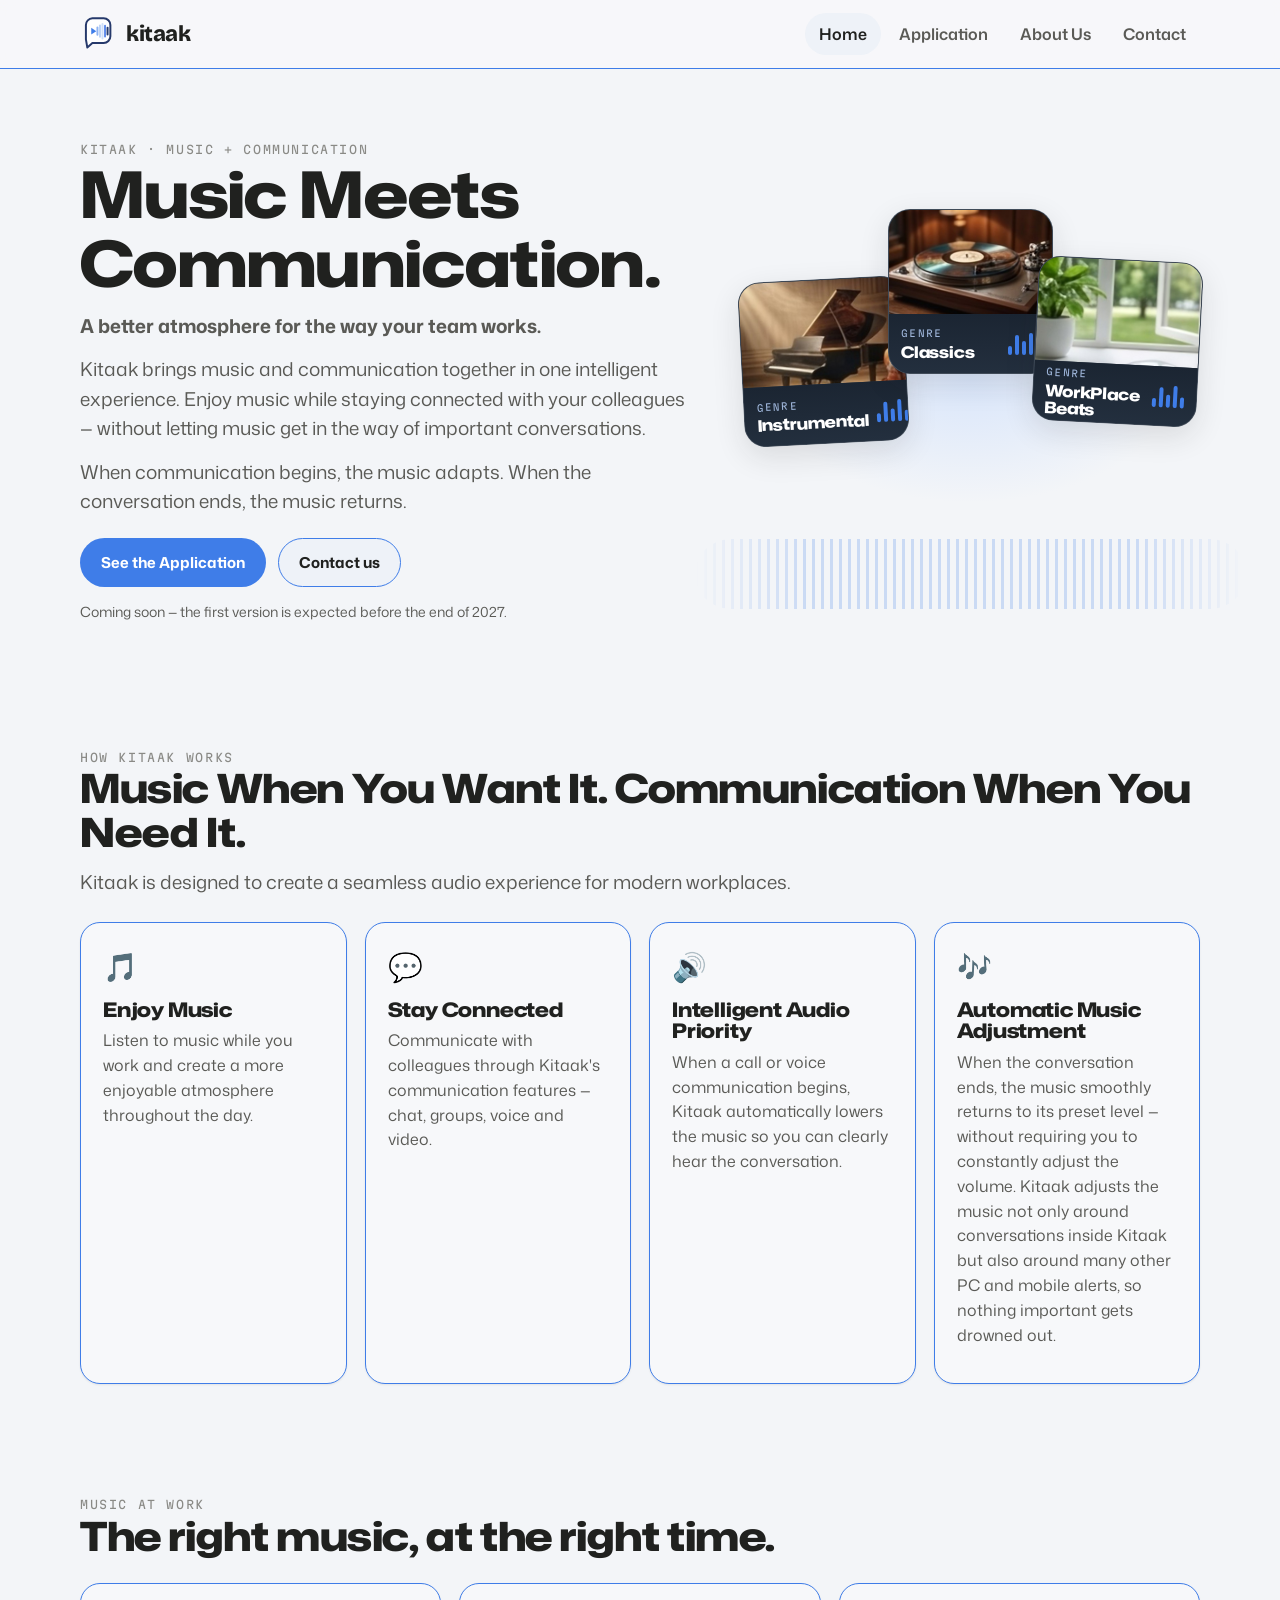
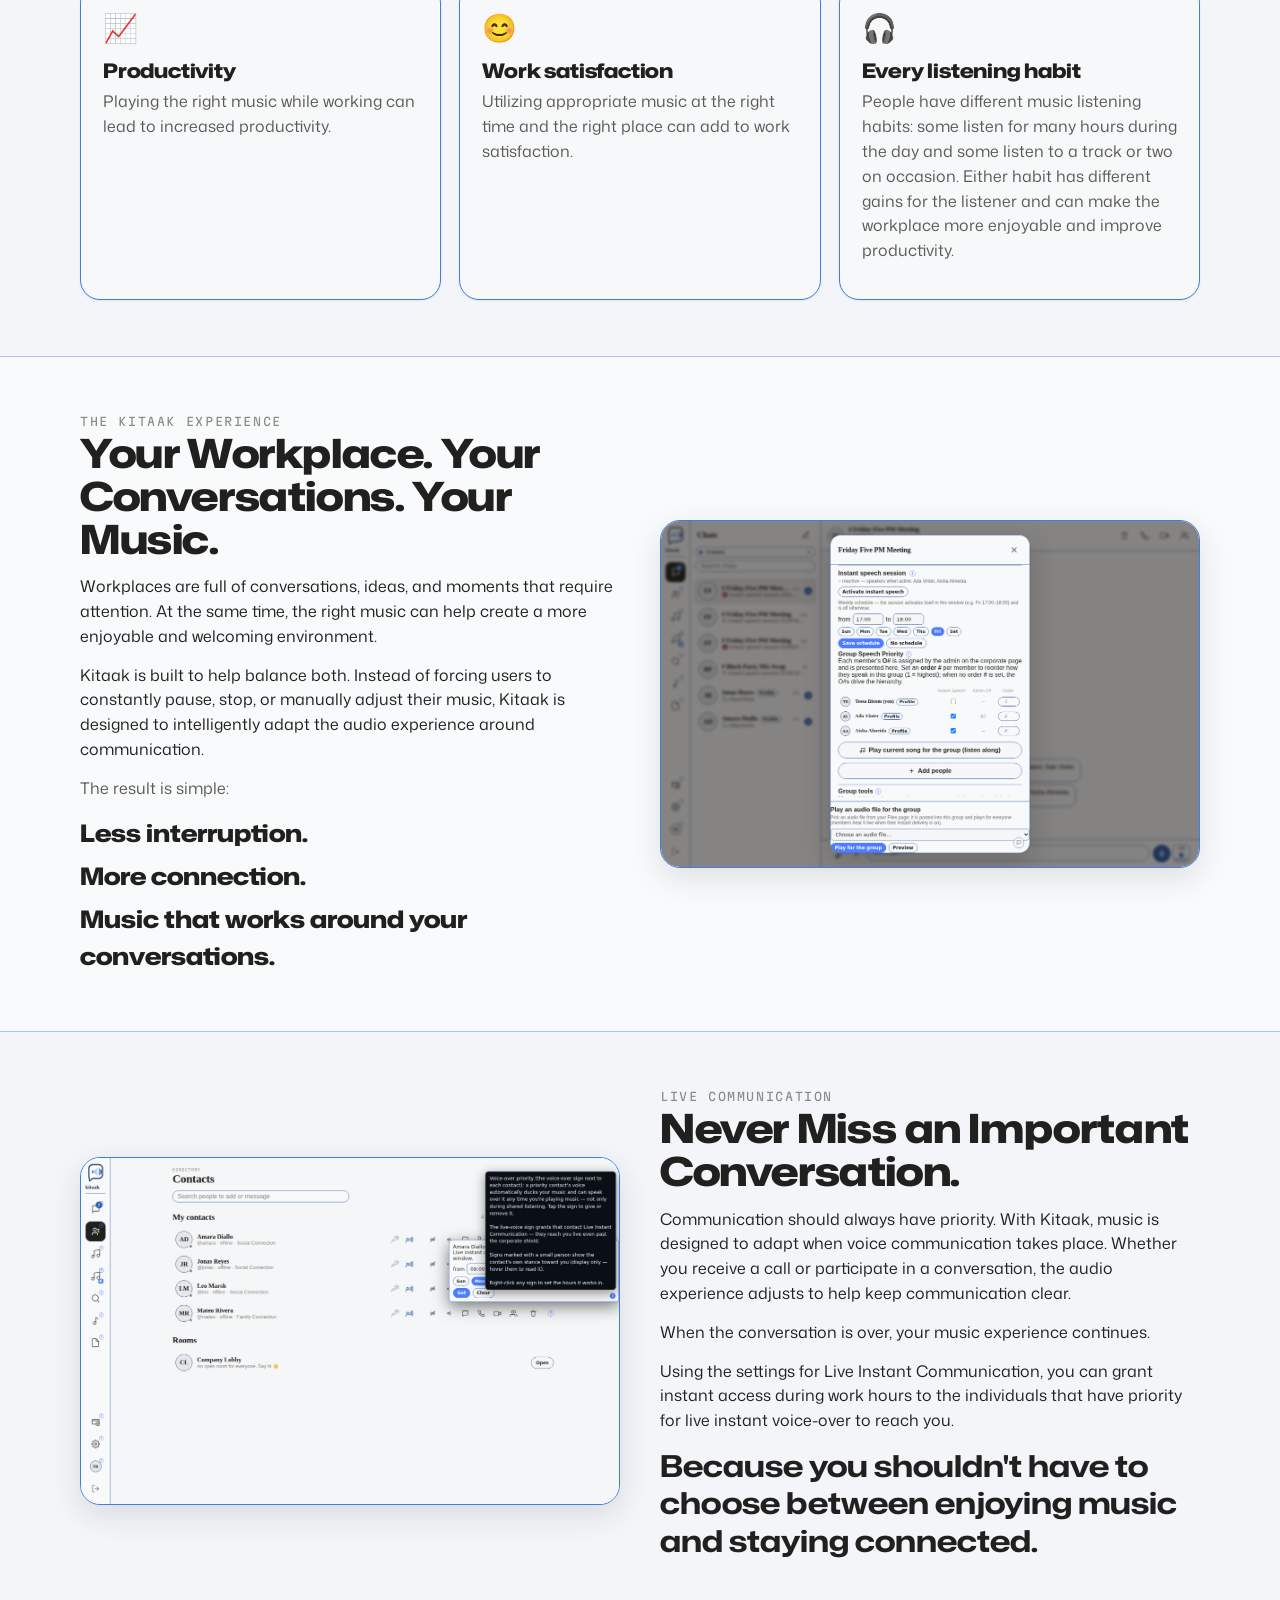
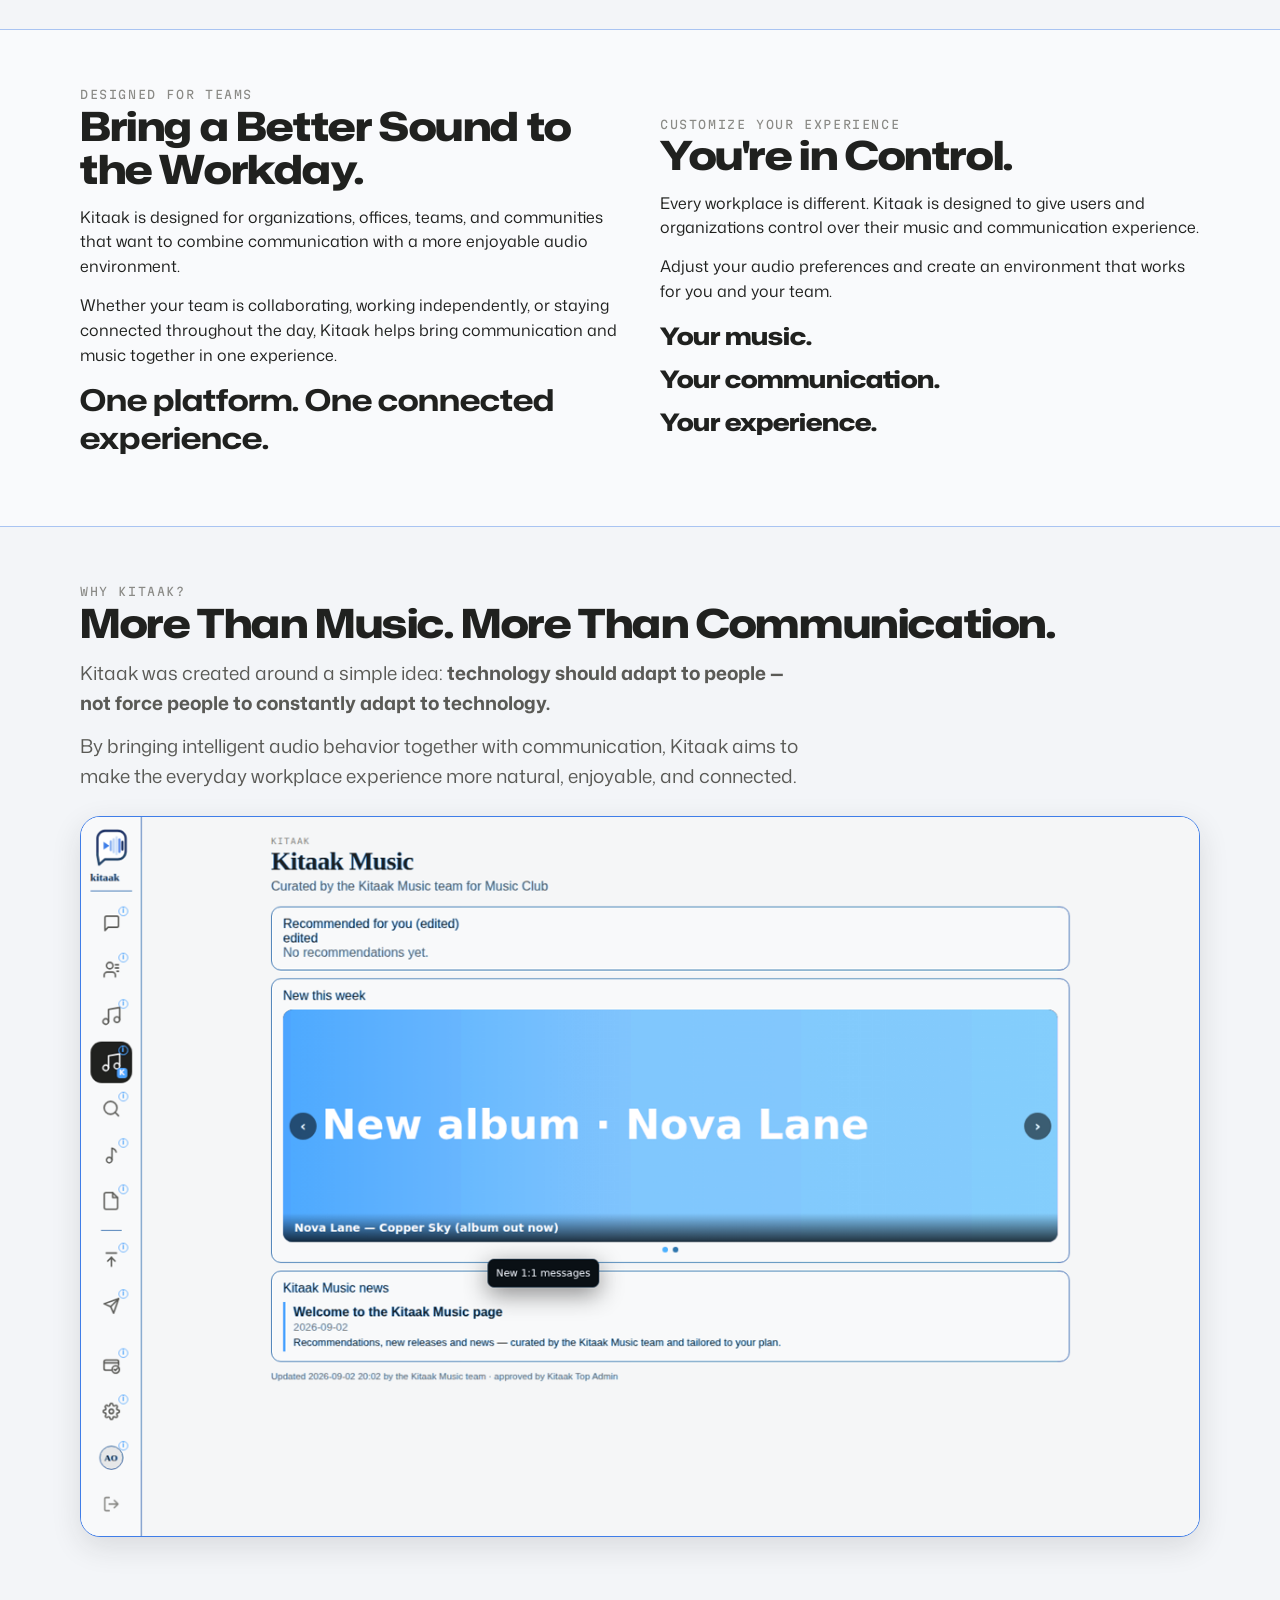
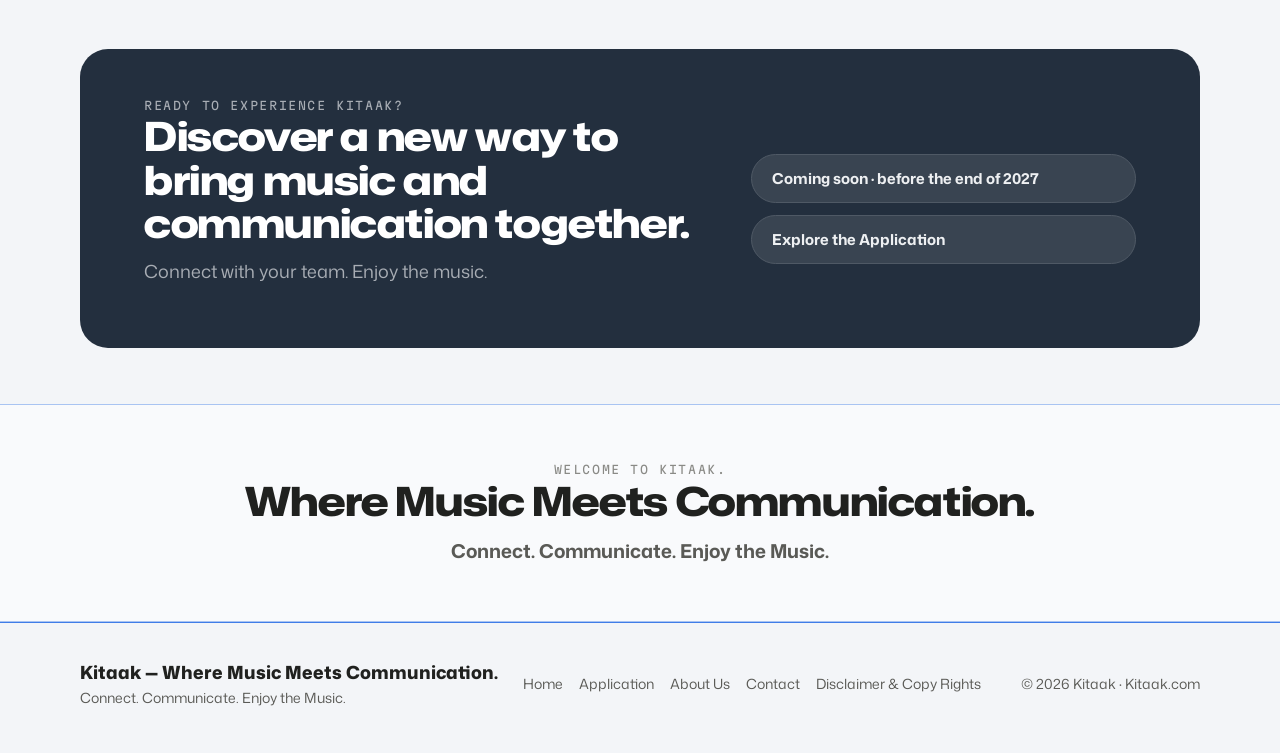
==== commit 720bbf6d: "kitaak.com: genre hero cards, site-wide Disclaimer & Copy Rights popup, end-of-2027 wording, plain p" ====
--- a/kitaak-site/index.html
+++ b/kitaak-site/index.html
@@ -1,12 +1,12 @@
 <!doctype html><html lang="en"><head><meta charset="utf-8"><meta name="viewport" content="width=device-width,initial-scale=1"><link rel="preconnect" href="https://fonts.googleapis.com"><link rel="preconnect" href="https://fonts.gstatic.com" crossorigin><link href="https://fonts.googleapis.com/css2?family=Mona+Sans:wdth,wght@75..125,200..900&family=Martian+Mono:wght@400;700&family=Bricolage+Grotesque:opsz,wght@12..96,700..800&display=swap" rel="stylesheet"><link rel="icon" type="image/svg+xml" href="demo/icon.svg"><link rel="stylesheet" href="assets/site.css"><title>Kitaak — Music Meets Communication</title><meta name="description" content="Kitaak brings music and communication together in one intelligent experience for modern workplaces."></head><body>
 <header class="site-head"><div class="wrap"><a class="brand" href="index.html"><img src="demo/icon.svg" alt=""> kitaak</a><button class="menu-btn" aria-label="Menu">☰</button><nav class="nav"><a href="index.html" class="on">Home</a><a href="application.html" >Application</a><a href="about.html" >About Us</a><a href="contact.html" >Contact</a></nav></div></header>
-<section class="hero"><div class="wrap grid"><div><div class="eyebrow">Kitaak · music + communication</div><h1>Music Meets Communication.</h1><p class="lead"><b>A better atmosphere for the way your team works.</b></p><p class="lead">Kitaak brings music and communication together in one intelligent experience. Enjoy music while staying connected with your colleagues — without letting music get in the way of important conversations.</p><p class="lead">When communication begins, the music adapts. When the conversation ends, the music returns.</p><div class="cta"><a class="btn primary" href="application.html">See the Application</a><a class="btn" href="contact.html#start">Contact us</a></div><p class="muted" style="margin-top:14px;font-size:14px">Coming soon — the first version is expected in March 2027.</p></div><div class="hero-art"><img src="assets/img/hero-cover-a.jpg" alt=""><img src="assets/img/hero-cover-b.jpg" alt=""><img src="assets/img/hero-cover-c.jpg" alt=""><div class="wave"></div></div></div></section>
+<section class="hero"><div class="wrap grid"><div><div class="eyebrow">Kitaak · music + communication</div><h1>Music Meets Communication.</h1><p class="lead"><b>A better atmosphere for the way your team works.</b></p><p class="lead">Kitaak brings music and communication together in one intelligent experience. Enjoy music while staying connected with your colleagues — without letting music get in the way of important conversations.</p><p class="lead">When communication begins, the music adapts. When the conversation ends, the music returns.</p><div class="cta"><a class="btn primary" href="application.html">See the Application</a><a class="btn" href="contact.html#start">Contact us</a></div><p class="muted" style="margin-top:14px;font-size:14px">Coming soon — the first version is expected before the end of 2027.</p></div><div class="hero-art"><div class="gcard"><img src="assets/img/genre-instrumental.jpg" alt=""><div class="lab"><div><small>Genre</small><b>Instrumental</b></div><div class="eq"><i></i><i></i><i></i><i></i><i></i></div></div></div><div class="gcard"><img src="assets/img/genre-classics.jpg" alt=""><div class="lab"><div><small>Genre</small><b>Classics</b></div><div class="eq"><i></i><i></i><i></i><i></i><i></i></div></div></div><div class="gcard"><img src="assets/img/genre-workplace-beats.jpg" alt=""><div class="lab"><div><small>Genre</small><b>WorkPlace Beats</b></div><div class="eq"><i></i><i></i><i></i><i></i><i></i></div></div></div><div class="wave"></div></div></div></section>
 <section><div class="wrap"><div class="eyebrow">How Kitaak works</div><h2>Music When You Want It. Communication When You Need It.</h2><p class="lead">Kitaak is designed to create a seamless audio experience for modern workplaces.</p><div class="cards"><div class="card"><div class="ic">🎵</div><h3>Enjoy Music</h3><p class="muted">Listen to music while you work and create a more enjoyable atmosphere throughout the day.</p></div><div class="card"><div class="ic">💬</div><h3>Stay Connected</h3><p class="muted">Communicate with colleagues through Kitaak's communication features — chat, groups, voice and video.</p></div><div class="card"><div class="ic">🔊</div><h3>Intelligent Audio Priority</h3><p class="muted">When a call or voice communication begins, Kitaak automatically lowers the music so you can clearly hear the conversation.</p></div><div class="card"><div class="ic">🎶</div><h3>Automatic Music Adjustment</h3><p class="muted">When the conversation ends, the music smoothly returns to its preset level — without requiring you to constantly adjust the volume. Kitaak adjusts the music not only around conversations inside Kitaak but also around many other PC and mobile alerts, so nothing important gets drowned out.</p></div></div></div></section>
-<section><div class="wrap"><div class="eyebrow">Music at work</div><h2>The right music, at the right time.</h2><div class="cards"><div class="card"><div class="ic">📈</div><h3>Productivity</h3><p class="muted">Playing the right music while working can lead to increased productivity.</p></div><div class="card"><div class="ic">😊</div><h3>Work satisfaction</h3><p class="muted">Utilizing appropriate music at the right time and the right place can add to work satisfaction.</p></div><div class="card"><div class="ic">🎧</div><h3>Every listening habit</h3><p class="muted">People have different music listening habits: some listen for many hours during the day and some listen to a track or two on occasion. Either habit has different gains for the listener and can make the workplace more enjoyable or improve productivity.</p></div></div></div></section>
+<section><div class="wrap"><div class="eyebrow">Music at work</div><h2>The right music, at the right time.</h2><div class="cards"><div class="card"><div class="ic">📈</div><h3>Productivity</h3><p class="muted">Playing the right music while working can lead to increased productivity.</p></div><div class="card"><div class="ic">😊</div><h3>Work satisfaction</h3><p class="muted">Utilizing appropriate music at the right time and the right place can add to work satisfaction.</p></div><div class="card"><div class="ic">🎧</div><h3>Every listening habit</h3><p class="muted">People have different music listening habits: some listen for many hours during the day and some listen to a track or two on occasion. Either habit has different gains for the listener and can make the workplace more enjoyable and improve productivity.</p></div></div></div></section>
 <section class="alt"><div class="wrap split"><div><div class="eyebrow">The Kitaak experience</div><h2>Your Workplace. Your Conversations. Your Music.</h2><p>Workplaces are full of conversations, ideas, and moments that require attention. At the same time, the right music can help create a more enjoyable and welcoming environment.</p><p>Kitaak is built to help balance both. Instead of forcing users to constantly pause, stop, or manually adjust their music, Kitaak is designed to intelligently adapt the audio experience around communication.</p><p class="muted">The result is simple:</p><div class="stack3"><span>Less interruption.</span><span>More connection.</span><span>Music that works around your conversations.</span></div></div><div class="shot"><img src="assets/img/shot-instant-speech.png" alt="A group with an instant speech session active in Kitaak"></div></div></section>
 <section><div class="wrap split"><div class="shot"><img src="assets/img/shot-contacts.png" alt="Contacts and live communication signs in Kitaak"></div><div><div class="eyebrow">Live communication</div><h2>Never Miss an Important Conversation.</h2><p>Communication should always have priority. With Kitaak, music is designed to adapt when voice communication takes place. Whether you receive a call or participate in a conversation, the audio experience adjusts to help keep communication clear.</p><p>When the conversation is over, your music experience continues.</p><p>Using the settings for Live Instant Communication, you can grant instant access during work hours to the individuals that have priority for live instant voice-over to reach you.</p><p class="quote">Because you shouldn't have to choose between enjoying music and staying connected.</p></div></div></section>
 <section class="alt"><div class="wrap"><div class="split"><div><div class="eyebrow">Designed for teams</div><h2>Bring a Better Sound to the Workday.</h2><p>Kitaak is designed for organizations, offices, teams, and communities that want to combine communication with a more enjoyable audio environment.</p><p>Whether your team is collaborating, working independently, or staying connected throughout the day, Kitaak helps bring communication and music together in one experience.</p><p class="quote">One platform. One connected experience.</p></div><div><div class="eyebrow">Customize your experience</div><h2>You're in Control.</h2><p>Every workplace is different. Kitaak is designed to give users and organizations control over their music and communication experience.</p><p>Adjust your audio preferences and create an environment that works for you and your team.</p><div class="stack3"><span>Your music.</span><span>Your communication.</span><span>Your experience.</span></div></div></div></div></section>
 <section><div class="wrap"><div class="eyebrow">Why Kitaak?</div><h2>More Than Music. More Than Communication.</h2><p class="lead">Kitaak was created around a simple idea: <b>technology should adapt to people — not force people to constantly adapt to technology.</b></p><p class="lead">By bringing intelligent audio behavior together with communication, Kitaak aims to make the everyday workplace experience more natural, enjoyable, and connected.</p><div class="shot" style="margin-top:26px"><img src="assets/img/shot-music.png" alt="The Kitaak Music page"></div></div></section>
-<section><div class="wrap"><div class="band"><div><div class="eyebrow" style="color:#a8adb4">Ready to experience Kitaak?</div><h2>Discover a new way to bring music and communication together.</h2><p style="color:#a8adb4;font-size:18px">Connect with your team. Enjoy the music.</p></div><div class="cta" style="flex-direction:column;align-items:stretch"><span class="btn primary" style="cursor:default">Coming soon · March 2027</span><a class="btn" href="application.html">Explore the Application</a></div></div></div></section>
+<section><div class="wrap"><div class="band"><div><div class="eyebrow" style="color:#a8adb4">Ready to experience Kitaak?</div><h2>Discover a new way to bring music and communication together.</h2><p style="color:#a8adb4;font-size:18px">Connect with your team. Enjoy the music.</p></div><div class="cta" style="flex-direction:column;align-items:stretch"><span class="btn primary" style="cursor:default">Coming soon · before the end of 2027</span><a class="btn" href="application.html">Explore the Application</a></div></div></div></section>
 <section class="alt" style="text-align:center"><div class="wrap"><div class="eyebrow">Welcome to Kitaak.</div><h2>Where Music Meets Communication.</h2><p class="lead" style="margin:0 auto"><b>Connect. Communicate. Enjoy the Music.</b></p></div></section>
-<footer class="site-foot"><div class="wrap"><div><div class="tag">Kitaak — Where Music Meets Communication.</div><div>Connect. Communicate. Enjoy the Music.</div></div><nav><a href="index.html">Home</a><a href="application.html">Application</a><a href="about.html">About Us</a><a href="contact.html">Contact</a><a href="application.html#disclaimer">Disclaimer</a></nav><div>© <span id="yr"></span> Kitaak · Kitaak.com</div></div><script>document.getElementById("yr").textContent=new Date().getFullYear()</script></footer><script>document.addEventListener("click",function(e){var b=e.target.closest(".menu-btn");if(b){document.querySelector(".nav").classList.toggle("open")}});</script></body></html>
+<footer class="site-foot"><div class="wrap"><div><div class="tag">Kitaak — Where Music Meets Communication.</div><div>Connect. Communicate. Enjoy the Music.</div></div><nav><a href="index.html">Home</a><a href="application.html">Application</a><a href="about.html">About Us</a><a href="contact.html">Contact</a><button class="link" type="button" data-disclaimer>Disclaimer &amp; Copy Rights</button></nav><div>© <span id="yr"></span> Kitaak · Kitaak.com</div></div></footer><script src="assets/disclaimer.js"></script><script src="assets/site.js"></script><script>document.addEventListener("click",function(e){var b=e.target.closest(".menu-btn");if(b){document.querySelector(".nav").classList.toggle("open")}});</script></body></html>
--- a/kitaak-site/assets/site.css
+++ b/kitaak-site/assets/site.css
@@ -23,8 +23,8 @@
 .hero{padding:72px 0 56px;position:relative;overflow:hidden}
 .hero .grid{display:grid;grid-template-columns:1.15fr .85fr;gap:40px;align-items:center}
 .hero-art{position:relative;height:380px}
-.hero-art img{position:absolute;width:56%;aspect-ratio:1;object-fit:cover;border-radius:22px;box-shadow:var(--shadow-2);border:1px solid var(--line)}
-.hero-art img:nth-child(1){left:0;top:20px;transform:rotate(-6deg)}.hero-art img:nth-child(2){right:0;top:0;transform:rotate(5deg)}.hero-art img:nth-child(3){left:24%;bottom:0;transform:rotate(-1deg)}
+.gcard{position:absolute;width:56%;aspect-ratio:1;border-radius:22px;overflow:hidden;background:var(--dark);box-shadow:var(--shadow-2);border:1px solid #ffffff22;display:flex;flex-direction:column;color:#fff}.gcard img{width:100%;height:64%;object-fit:cover;display:block}.gcard .lab{flex:1;display:flex;align-items:center;justify-content:space-between;gap:8px;padding:0 12px;background:linear-gradient(180deg,#1b2532,#232f3e)}.gcard .lab small{display:block;font-family:var(--font-mono);font-size:9.5px;letter-spacing:.14em;text-transform:uppercase;color:#9fb6da;margin-bottom:3px}.gcard .lab b{display:block;font-family:var(--font-display);font-stretch:125%;font-weight:800;font-size:clamp(13px,1.25vw,17px);line-height:1.05;letter-spacing:-.01em}.gcard .eq{display:flex;align-items:flex-end;gap:3px;height:22px;flex:none}.gcard .eq i{display:block;width:4px;border-radius:2px;background:var(--rust);height:40%;animation:eq 1.6s ease-in-out infinite}.gcard .eq i:nth-child(2){height:90%;animation-delay:.2s}.gcard .eq i:nth-child(3){height:60%;animation-delay:.45s}.gcard .eq i:nth-child(4){height:100%;animation-delay:.1s}.gcard .eq i:nth-child(5){height:50%;animation-delay:.6s}@keyframes eq{0%,100%{transform:scaleY(.55)}50%{transform:scaleY(1)}}@media (prefers-reduced-motion:reduce){.gcard .eq i{animation:none}}
+.hero-art .gcard{width:36%}.hero-art .gcard:nth-child(1){left:0;top:80px;transform:rotate(-3deg);z-index:1}.hero-art .gcard:nth-child(2){left:32%;top:10px;z-index:2}.hero-art .gcard:nth-child(3){left:64%;top:60px;transform:rotate(3deg);z-index:3}.hero-art::before{content:"";position:absolute;inset:8% -4% 14%;background:radial-gradient(60% 60% at 50% 50%,var(--rust-soft),transparent 70%);opacity:.9;border-radius:50%}
 .hero-art .wave{position:absolute;left:-10%;right:-10%;bottom:-30px;height:70px;background:repeating-linear-gradient(90deg,var(--rust) 0 3px,transparent 3px 9px);opacity:.22;mask:linear-gradient(90deg,transparent,#000 20%,#000 80%,transparent);border-radius:40px}
 .cta{display:flex;gap:12px;flex-wrap:wrap;margin-top:22px}
 @media (max-width:820px){.hero .grid{grid-template-columns:1fr}.hero-art{height:300px}}
@@ -65,3 +65,13 @@
 .disclaimer{background:var(--panel);border:1px solid var(--line-2);border-radius:var(--r-lg);padding:20px 24px;max-width:860px}.disclaimer p{margin:0 0 10px;font-size:15px}.disclaimer p:last-child{margin:0}
 .quote,.stack3{font-stretch:125%}
 .eyebrow{font-family:var(--font-mono)}
+
+/* disclaimer popup */
+.disc-scrim{position:fixed;inset:0;z-index:900;background:#14100c80;backdrop-filter:blur(3px);display:grid;place-items:center;padding:18px}
+.disc-modal{background:var(--panel);border:1px solid var(--line);border-radius:22px;width:min(720px,100%);max-height:88vh;display:flex;flex-direction:column;box-shadow:var(--shadow-2);overflow:hidden}
+.disc-head{display:flex;align-items:center;justify-content:space-between;padding:18px 22px;border-bottom:1px solid var(--line-2)}.disc-head h3{margin:0;font-size:22px}
+.disc-x{border:0;background:none;font-size:26px;line-height:1;cursor:pointer;color:var(--ink-2);padding:0 4px}
+.disc-body{padding:6px 22px 14px;overflow:auto;font-size:14.5px;line-height:1.55;color:var(--ink-2)}.disc-body h4{margin:16px 0 4px;color:var(--ink);font-size:15px}.disc-body p{margin:0}
+.disc-foot{padding:14px 22px;border-top:1px solid var(--line-2);display:flex;justify-content:flex-end}
+.site-foot nav button.link{border:0;background:none;font:inherit;color:inherit;cursor:pointer;padding:0;margin-right:16px}
+.info dd .plain{color:var(--ink);text-decoration:none}
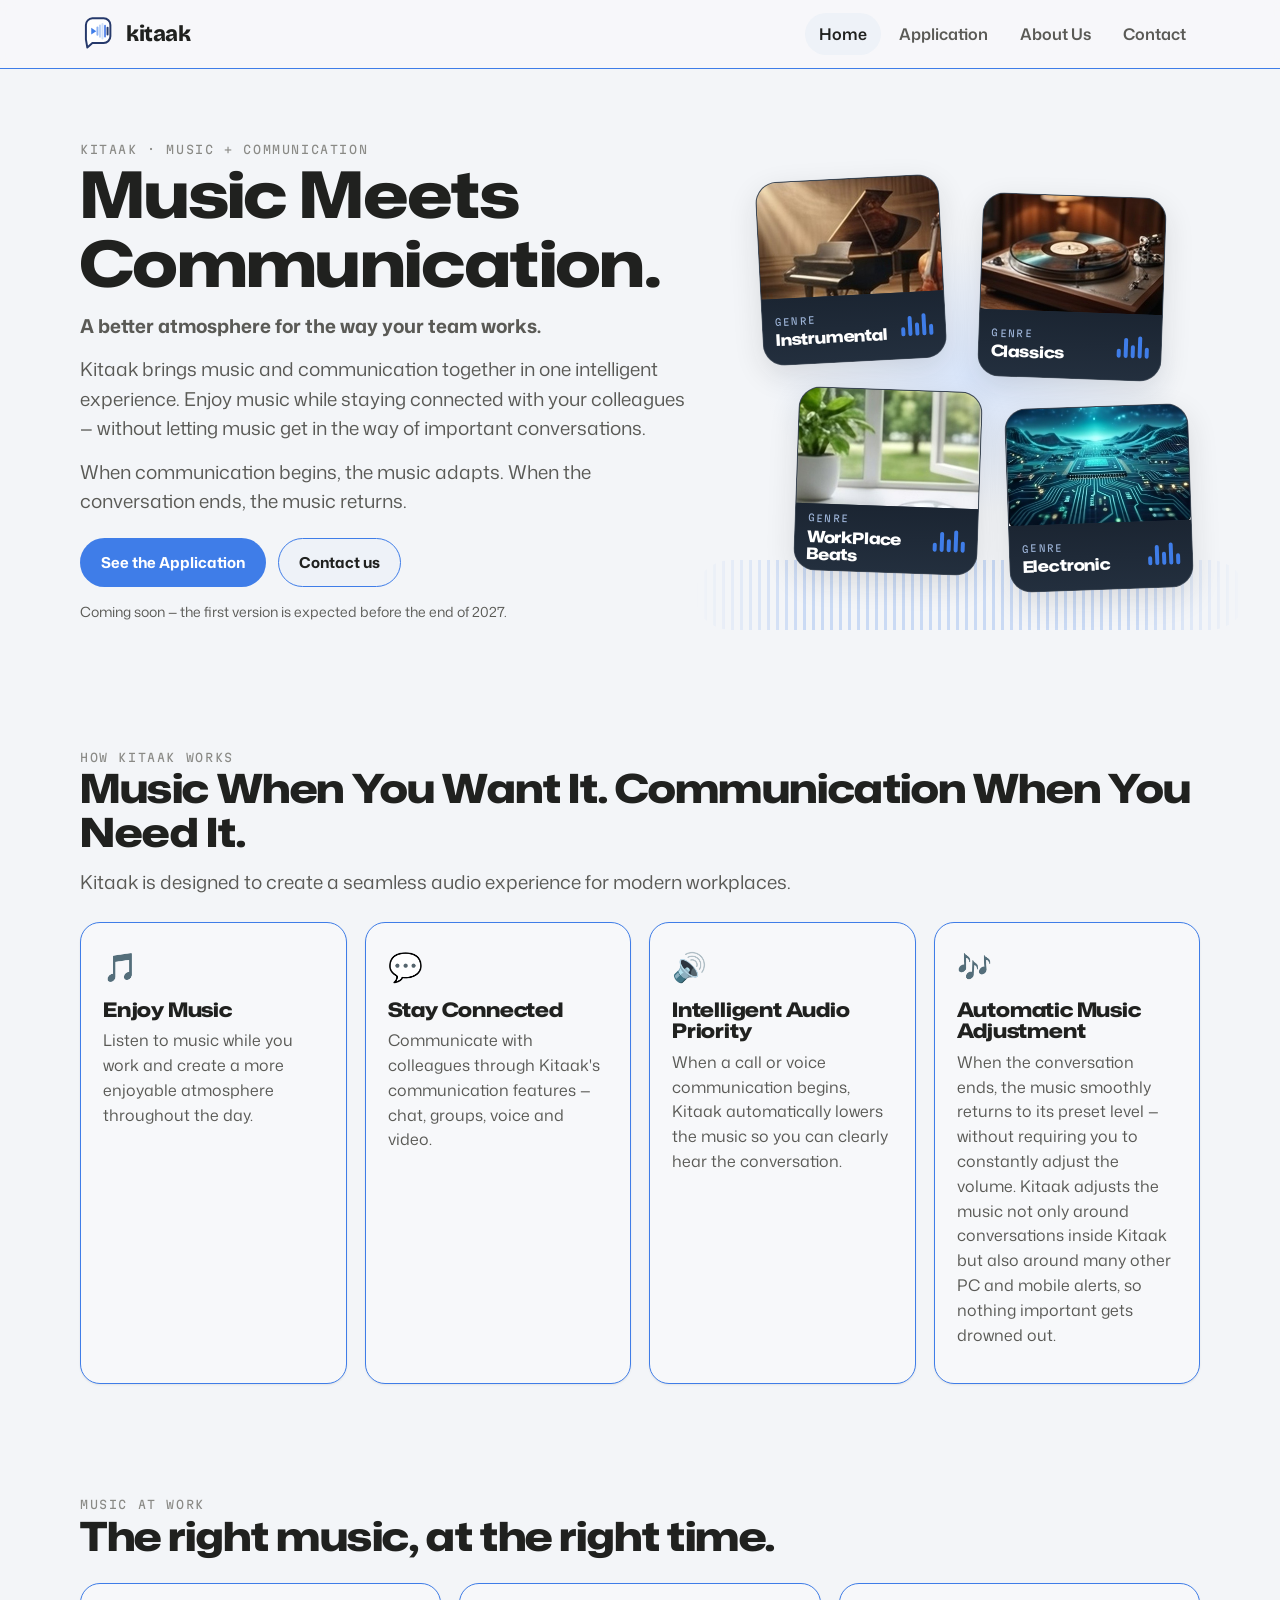
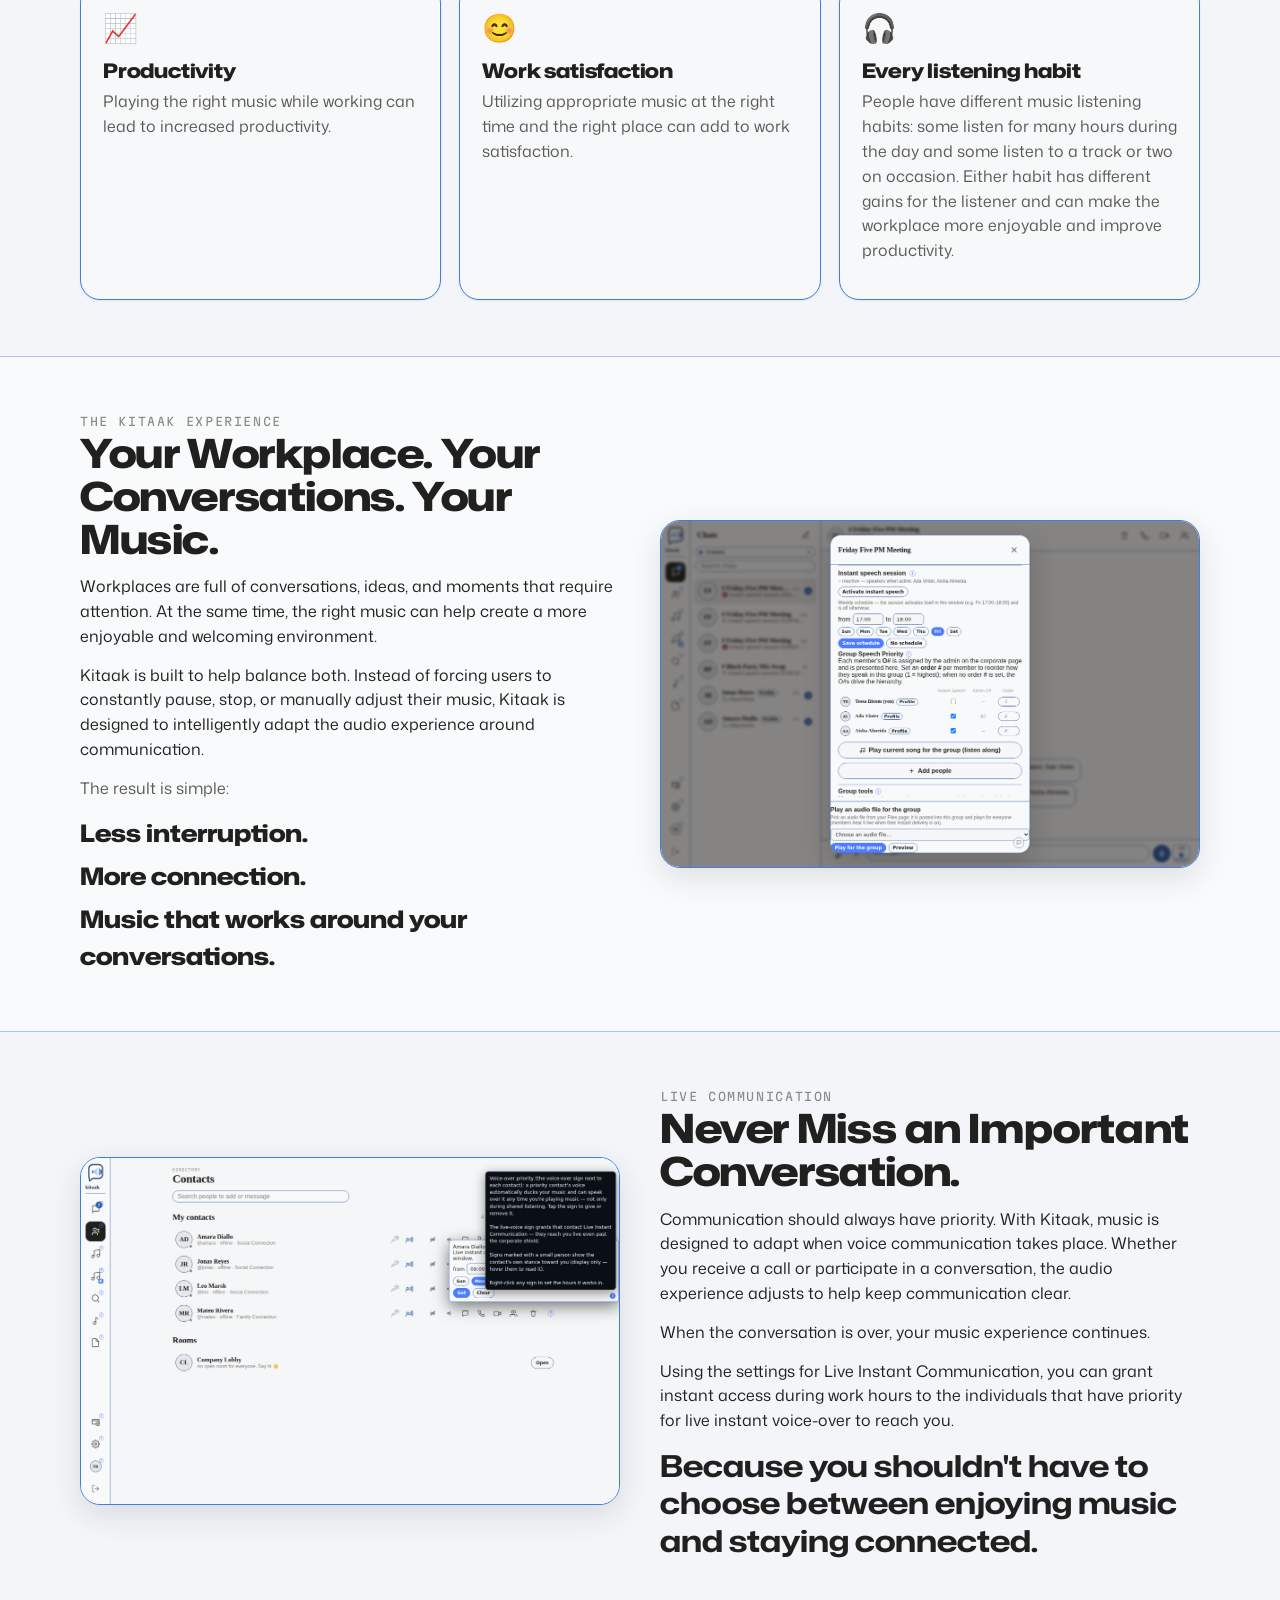
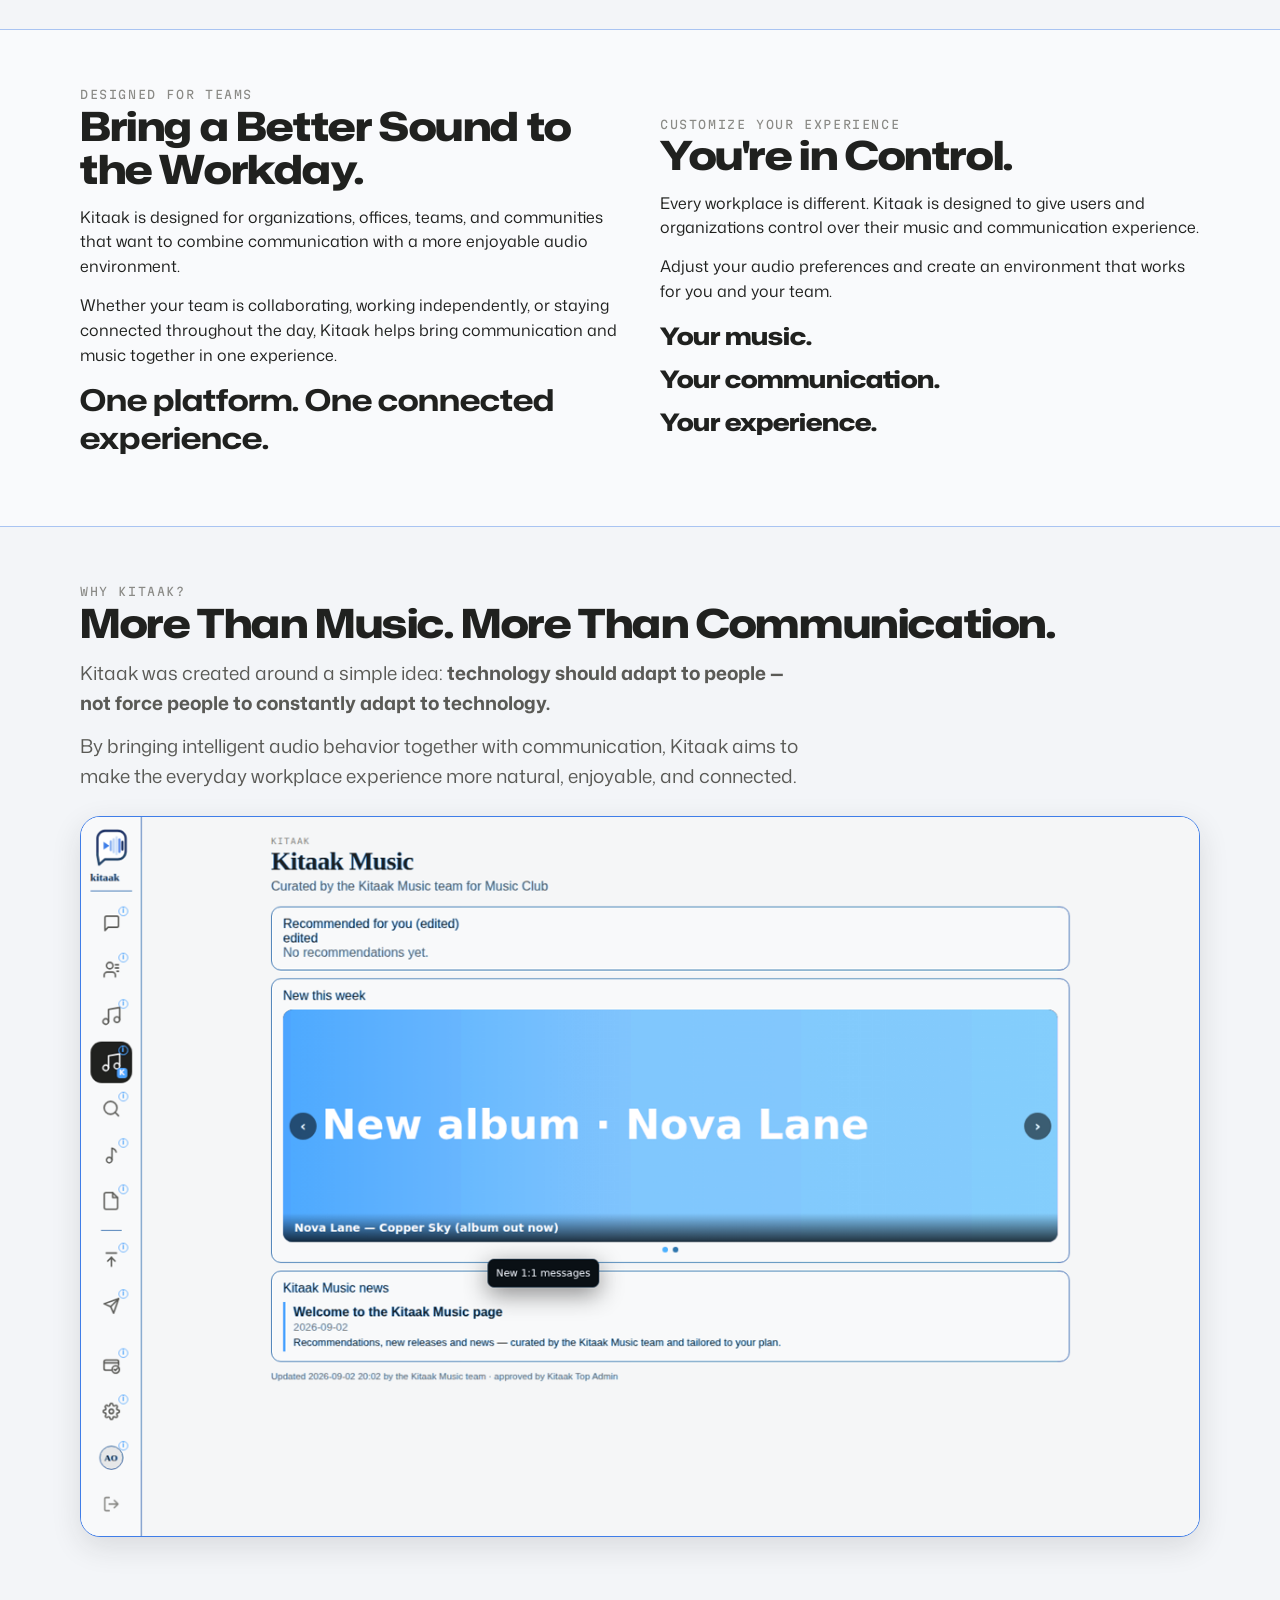
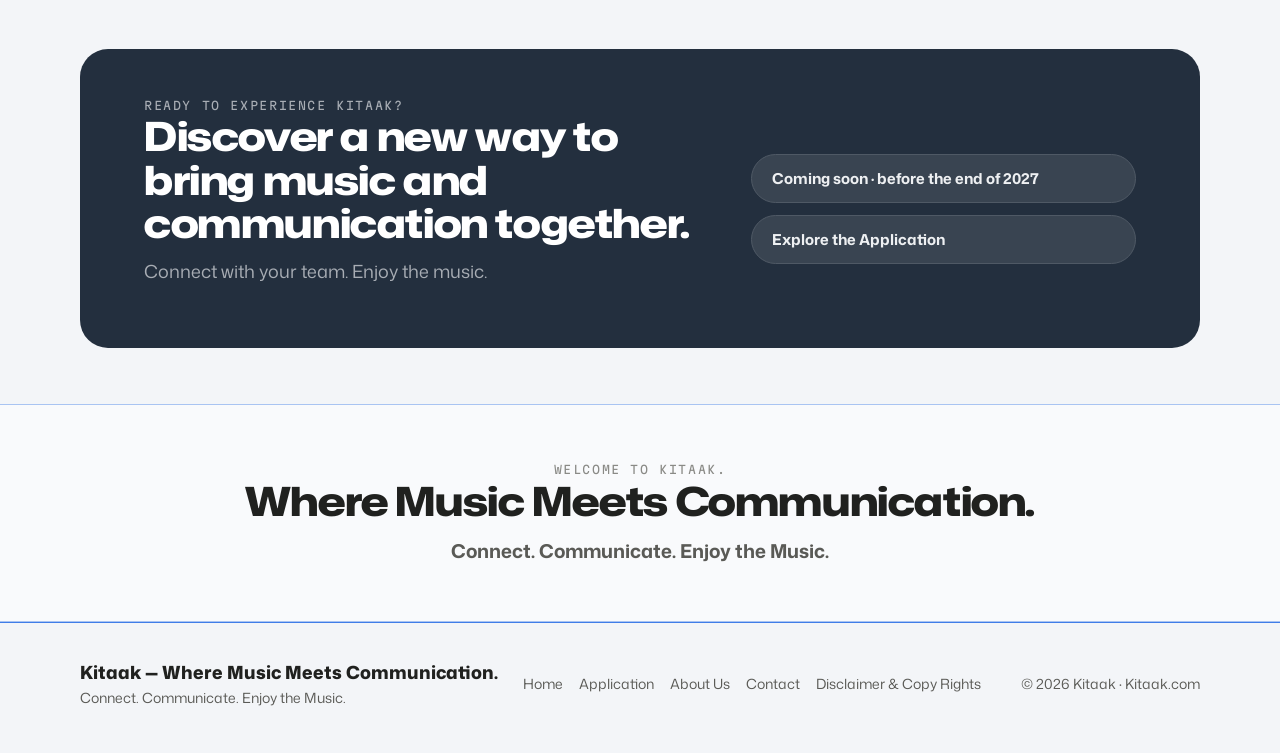
==== commit b6bd1e66: "kitaak.com: four hero genre cards incl. Electronic; demo: full-label genre tiles, call sound bars, h" ====
--- a/kitaak-site/index.html
+++ b/kitaak-site/index.html
@@ -1,6 +1,6 @@
 <!doctype html><html lang="en"><head><meta charset="utf-8"><meta name="viewport" content="width=device-width,initial-scale=1"><link rel="preconnect" href="https://fonts.googleapis.com"><link rel="preconnect" href="https://fonts.gstatic.com" crossorigin><link href="https://fonts.googleapis.com/css2?family=Mona+Sans:wdth,wght@75..125,200..900&family=Martian+Mono:wght@400;700&family=Bricolage+Grotesque:opsz,wght@12..96,700..800&display=swap" rel="stylesheet"><link rel="icon" type="image/svg+xml" href="demo/icon.svg"><link rel="stylesheet" href="assets/site.css"><title>Kitaak — Music Meets Communication</title><meta name="description" content="Kitaak brings music and communication together in one intelligent experience for modern workplaces."></head><body>
 <header class="site-head"><div class="wrap"><a class="brand" href="index.html"><img src="demo/icon.svg" alt=""> kitaak</a><button class="menu-btn" aria-label="Menu">☰</button><nav class="nav"><a href="index.html" class="on">Home</a><a href="application.html" >Application</a><a href="about.html" >About Us</a><a href="contact.html" >Contact</a></nav></div></header>
-<section class="hero"><div class="wrap grid"><div><div class="eyebrow">Kitaak · music + communication</div><h1>Music Meets Communication.</h1><p class="lead"><b>A better atmosphere for the way your team works.</b></p><p class="lead">Kitaak brings music and communication together in one intelligent experience. Enjoy music while staying connected with your colleagues — without letting music get in the way of important conversations.</p><p class="lead">When communication begins, the music adapts. When the conversation ends, the music returns.</p><div class="cta"><a class="btn primary" href="application.html">See the Application</a><a class="btn" href="contact.html#start">Contact us</a></div><p class="muted" style="margin-top:14px;font-size:14px">Coming soon — the first version is expected before the end of 2027.</p></div><div class="hero-art"><div class="gcard"><img src="assets/img/genre-instrumental.jpg" alt=""><div class="lab"><div><small>Genre</small><b>Instrumental</b></div><div class="eq"><i></i><i></i><i></i><i></i><i></i></div></div></div><div class="gcard"><img src="assets/img/genre-classics.jpg" alt=""><div class="lab"><div><small>Genre</small><b>Classics</b></div><div class="eq"><i></i><i></i><i></i><i></i><i></i></div></div></div><div class="gcard"><img src="assets/img/genre-workplace-beats.jpg" alt=""><div class="lab"><div><small>Genre</small><b>WorkPlace Beats</b></div><div class="eq"><i></i><i></i><i></i><i></i><i></i></div></div></div><div class="wave"></div></div></div></section>
+<section class="hero"><div class="wrap grid"><div><div class="eyebrow">Kitaak · music + communication</div><h1>Music Meets Communication.</h1><p class="lead"><b>A better atmosphere for the way your team works.</b></p><p class="lead">Kitaak brings music and communication together in one intelligent experience. Enjoy music while staying connected with your colleagues — without letting music get in the way of important conversations.</p><p class="lead">When communication begins, the music adapts. When the conversation ends, the music returns.</p><div class="cta"><a class="btn primary" href="application.html">See the Application</a><a class="btn" href="contact.html#start">Contact us</a></div><p class="muted" style="margin-top:14px;font-size:14px">Coming soon — the first version is expected before the end of 2027.</p></div><div class="hero-art"><div class="gcard"><img src="assets/img/genre-instrumental.jpg" alt=""><div class="lab"><div><small>Genre</small><b>Instrumental</b></div><div class="eq"><i></i><i></i><i></i><i></i><i></i></div></div></div><div class="gcard"><img src="assets/img/genre-classics.jpg" alt=""><div class="lab"><div><small>Genre</small><b>Classics</b></div><div class="eq"><i></i><i></i><i></i><i></i><i></i></div></div></div><div class="gcard"><img src="assets/img/genre-workplace-beats.jpg" alt=""><div class="lab"><div><small>Genre</small><b>WorkPlace Beats</b></div><div class="eq"><i></i><i></i><i></i><i></i><i></i></div></div></div><div class="gcard"><img src="assets/img/genre-electronic.jpg" alt=""><div class="lab"><div><small>Genre</small><b>Electronic</b></div><div class="eq"><i></i><i></i><i></i><i></i><i></i></div></div></div><div class="wave"></div></div></div></section>
 <section><div class="wrap"><div class="eyebrow">How Kitaak works</div><h2>Music When You Want It. Communication When You Need It.</h2><p class="lead">Kitaak is designed to create a seamless audio experience for modern workplaces.</p><div class="cards"><div class="card"><div class="ic">🎵</div><h3>Enjoy Music</h3><p class="muted">Listen to music while you work and create a more enjoyable atmosphere throughout the day.</p></div><div class="card"><div class="ic">💬</div><h3>Stay Connected</h3><p class="muted">Communicate with colleagues through Kitaak's communication features — chat, groups, voice and video.</p></div><div class="card"><div class="ic">🔊</div><h3>Intelligent Audio Priority</h3><p class="muted">When a call or voice communication begins, Kitaak automatically lowers the music so you can clearly hear the conversation.</p></div><div class="card"><div class="ic">🎶</div><h3>Automatic Music Adjustment</h3><p class="muted">When the conversation ends, the music smoothly returns to its preset level — without requiring you to constantly adjust the volume. Kitaak adjusts the music not only around conversations inside Kitaak but also around many other PC and mobile alerts, so nothing important gets drowned out.</p></div></div></div></section>
 <section><div class="wrap"><div class="eyebrow">Music at work</div><h2>The right music, at the right time.</h2><div class="cards"><div class="card"><div class="ic">📈</div><h3>Productivity</h3><p class="muted">Playing the right music while working can lead to increased productivity.</p></div><div class="card"><div class="ic">😊</div><h3>Work satisfaction</h3><p class="muted">Utilizing appropriate music at the right time and the right place can add to work satisfaction.</p></div><div class="card"><div class="ic">🎧</div><h3>Every listening habit</h3><p class="muted">People have different music listening habits: some listen for many hours during the day and some listen to a track or two on occasion. Either habit has different gains for the listener and can make the workplace more enjoyable and improve productivity.</p></div></div></div></section>
 <section class="alt"><div class="wrap split"><div><div class="eyebrow">The Kitaak experience</div><h2>Your Workplace. Your Conversations. Your Music.</h2><p>Workplaces are full of conversations, ideas, and moments that require attention. At the same time, the right music can help create a more enjoyable and welcoming environment.</p><p>Kitaak is built to help balance both. Instead of forcing users to constantly pause, stop, or manually adjust their music, Kitaak is designed to intelligently adapt the audio experience around communication.</p><p class="muted">The result is simple:</p><div class="stack3"><span>Less interruption.</span><span>More connection.</span><span>Music that works around your conversations.</span></div></div><div class="shot"><img src="assets/img/shot-instant-speech.png" alt="A group with an instant speech session active in Kitaak"></div></div></section>
--- a/kitaak-site/assets/site.css
+++ b/kitaak-site/assets/site.css
@@ -22,12 +22,12 @@
 /* hero */
 .hero{padding:72px 0 56px;position:relative;overflow:hidden}
 .hero .grid{display:grid;grid-template-columns:1.15fr .85fr;gap:40px;align-items:center}
-.hero-art{position:relative;height:380px}
+.hero-art{position:relative;height:auto;padding-bottom:92%}
 .gcard{position:absolute;width:56%;aspect-ratio:1;border-radius:22px;overflow:hidden;background:var(--dark);box-shadow:var(--shadow-2);border:1px solid #ffffff22;display:flex;flex-direction:column;color:#fff}.gcard img{width:100%;height:64%;object-fit:cover;display:block}.gcard .lab{flex:1;display:flex;align-items:center;justify-content:space-between;gap:8px;padding:0 12px;background:linear-gradient(180deg,#1b2532,#232f3e)}.gcard .lab small{display:block;font-family:var(--font-mono);font-size:9.5px;letter-spacing:.14em;text-transform:uppercase;color:#9fb6da;margin-bottom:3px}.gcard .lab b{display:block;font-family:var(--font-display);font-stretch:125%;font-weight:800;font-size:clamp(13px,1.25vw,17px);line-height:1.05;letter-spacing:-.01em}.gcard .eq{display:flex;align-items:flex-end;gap:3px;height:22px;flex:none}.gcard .eq i{display:block;width:4px;border-radius:2px;background:var(--rust);height:40%;animation:eq 1.6s ease-in-out infinite}.gcard .eq i:nth-child(2){height:90%;animation-delay:.2s}.gcard .eq i:nth-child(3){height:60%;animation-delay:.45s}.gcard .eq i:nth-child(4){height:100%;animation-delay:.1s}.gcard .eq i:nth-child(5){height:50%;animation-delay:.6s}@keyframes eq{0%,100%{transform:scaleY(.55)}50%{transform:scaleY(1)}}@media (prefers-reduced-motion:reduce){.gcard .eq i{animation:none}}
-.hero-art .gcard{width:36%}.hero-art .gcard:nth-child(1){left:0;top:80px;transform:rotate(-3deg);z-index:1}.hero-art .gcard:nth-child(2){left:32%;top:10px;z-index:2}.hero-art .gcard:nth-child(3){left:64%;top:60px;transform:rotate(3deg);z-index:3}.hero-art::before{content:"";position:absolute;inset:8% -4% 14%;background:radial-gradient(60% 60% at 50% 50%,var(--rust-soft),transparent 70%);opacity:.9;border-radius:50%}
+.hero-art .gcard{width:40%}.hero-art .gcard:nth-child(1){left:4%;top:0;transform:rotate(-3deg);z-index:1}.hero-art .gcard:nth-child(2){left:52%;top:4%;transform:rotate(2deg);z-index:2}.hero-art .gcard:nth-child(3){left:12%;top:50%;transform:rotate(2deg);z-index:3}.hero-art .gcard:nth-child(4){left:58%;top:54%;transform:rotate(-2deg);z-index:4}.hero-art::before{content:"";position:absolute;inset:8% -4% 14%;background:radial-gradient(60% 60% at 50% 50%,var(--rust-soft),transparent 70%);opacity:.9;border-radius:50%}
 .hero-art .wave{position:absolute;left:-10%;right:-10%;bottom:-30px;height:70px;background:repeating-linear-gradient(90deg,var(--rust) 0 3px,transparent 3px 9px);opacity:.22;mask:linear-gradient(90deg,transparent,#000 20%,#000 80%,transparent);border-radius:40px}
 .cta{display:flex;gap:12px;flex-wrap:wrap;margin-top:22px}
-@media (max-width:820px){.hero .grid{grid-template-columns:1fr}.hero-art{height:300px}}
+@media (max-width:820px){.hero .grid{grid-template-columns:1fr}.hero-art{max-width:520px;margin:10px auto 0;width:100%}}
 /* sections */
 section{padding:56px 0}section.alt{background:var(--bg-tint);border-top:1px solid var(--line-2);border-bottom:1px solid var(--line-2)}
 .cards{display:grid;grid-template-columns:repeat(auto-fit,minmax(230px,1fr));gap:18px;margin-top:26px}
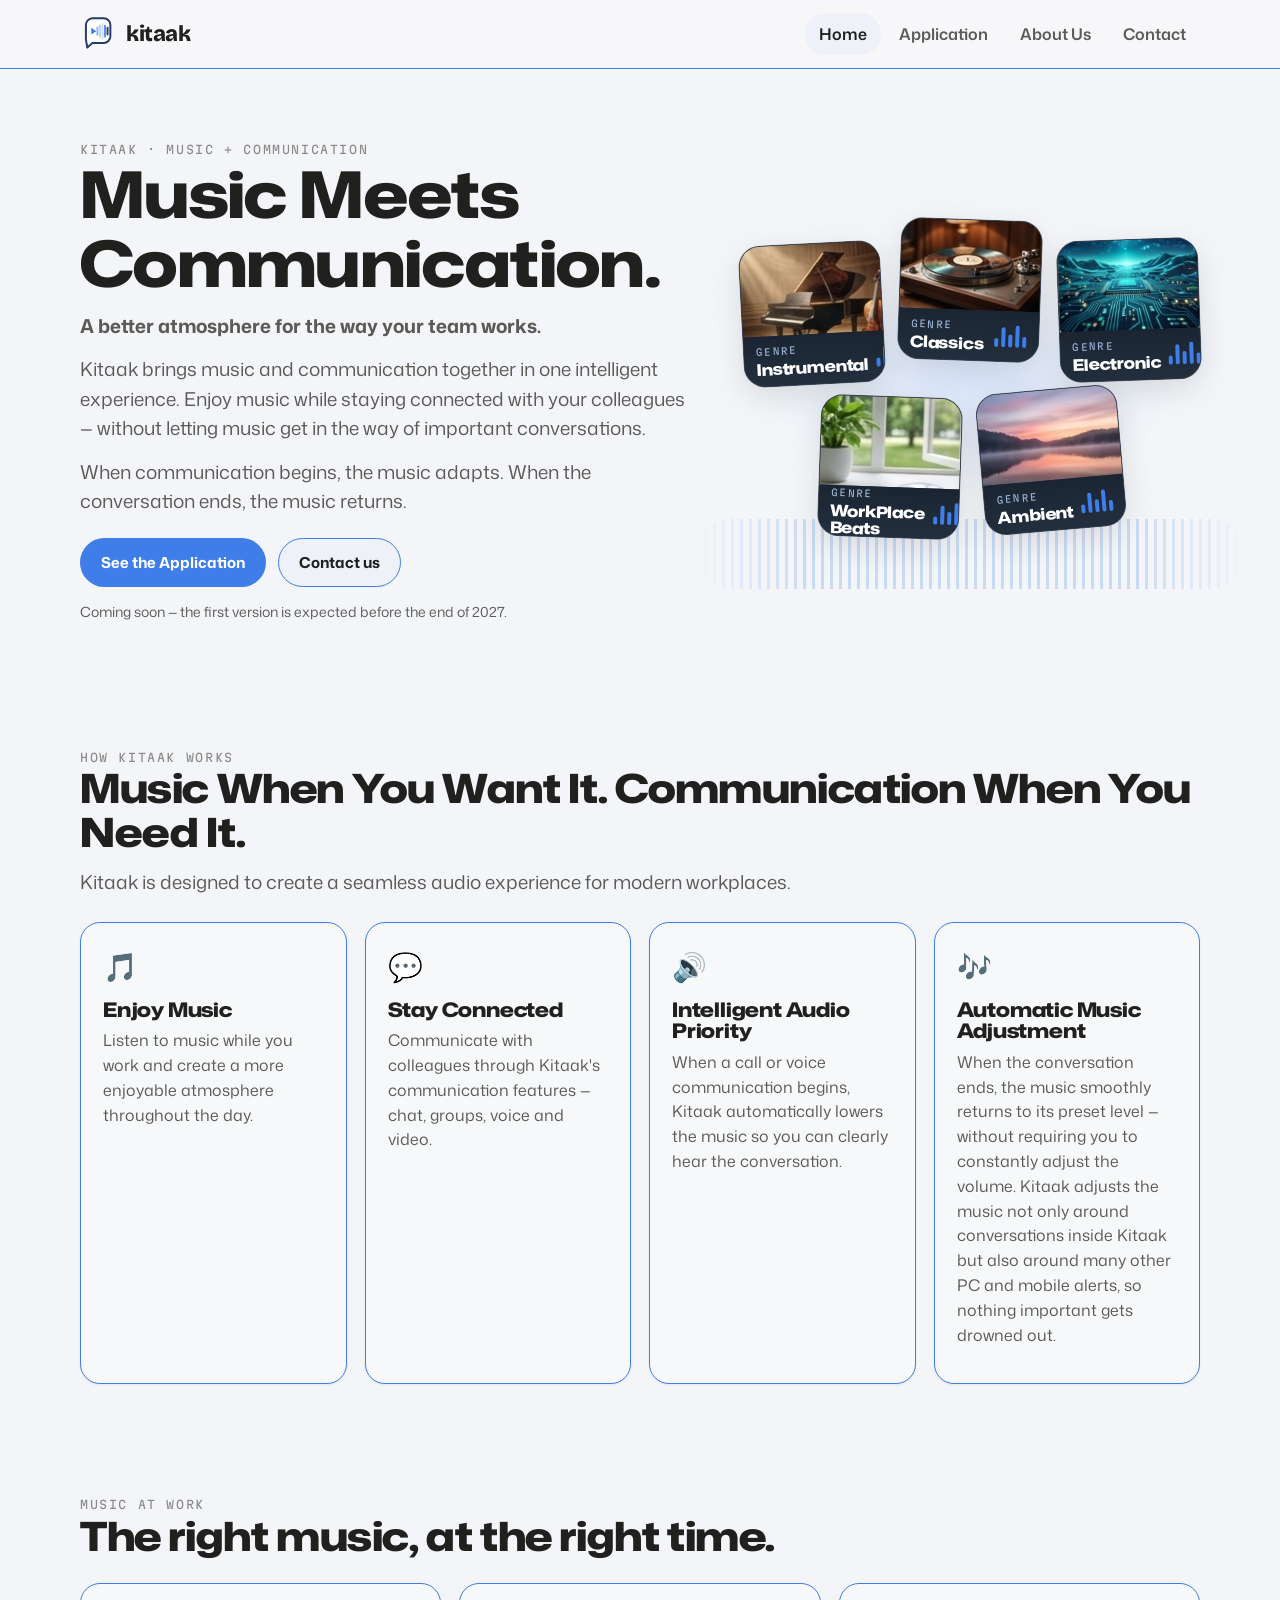
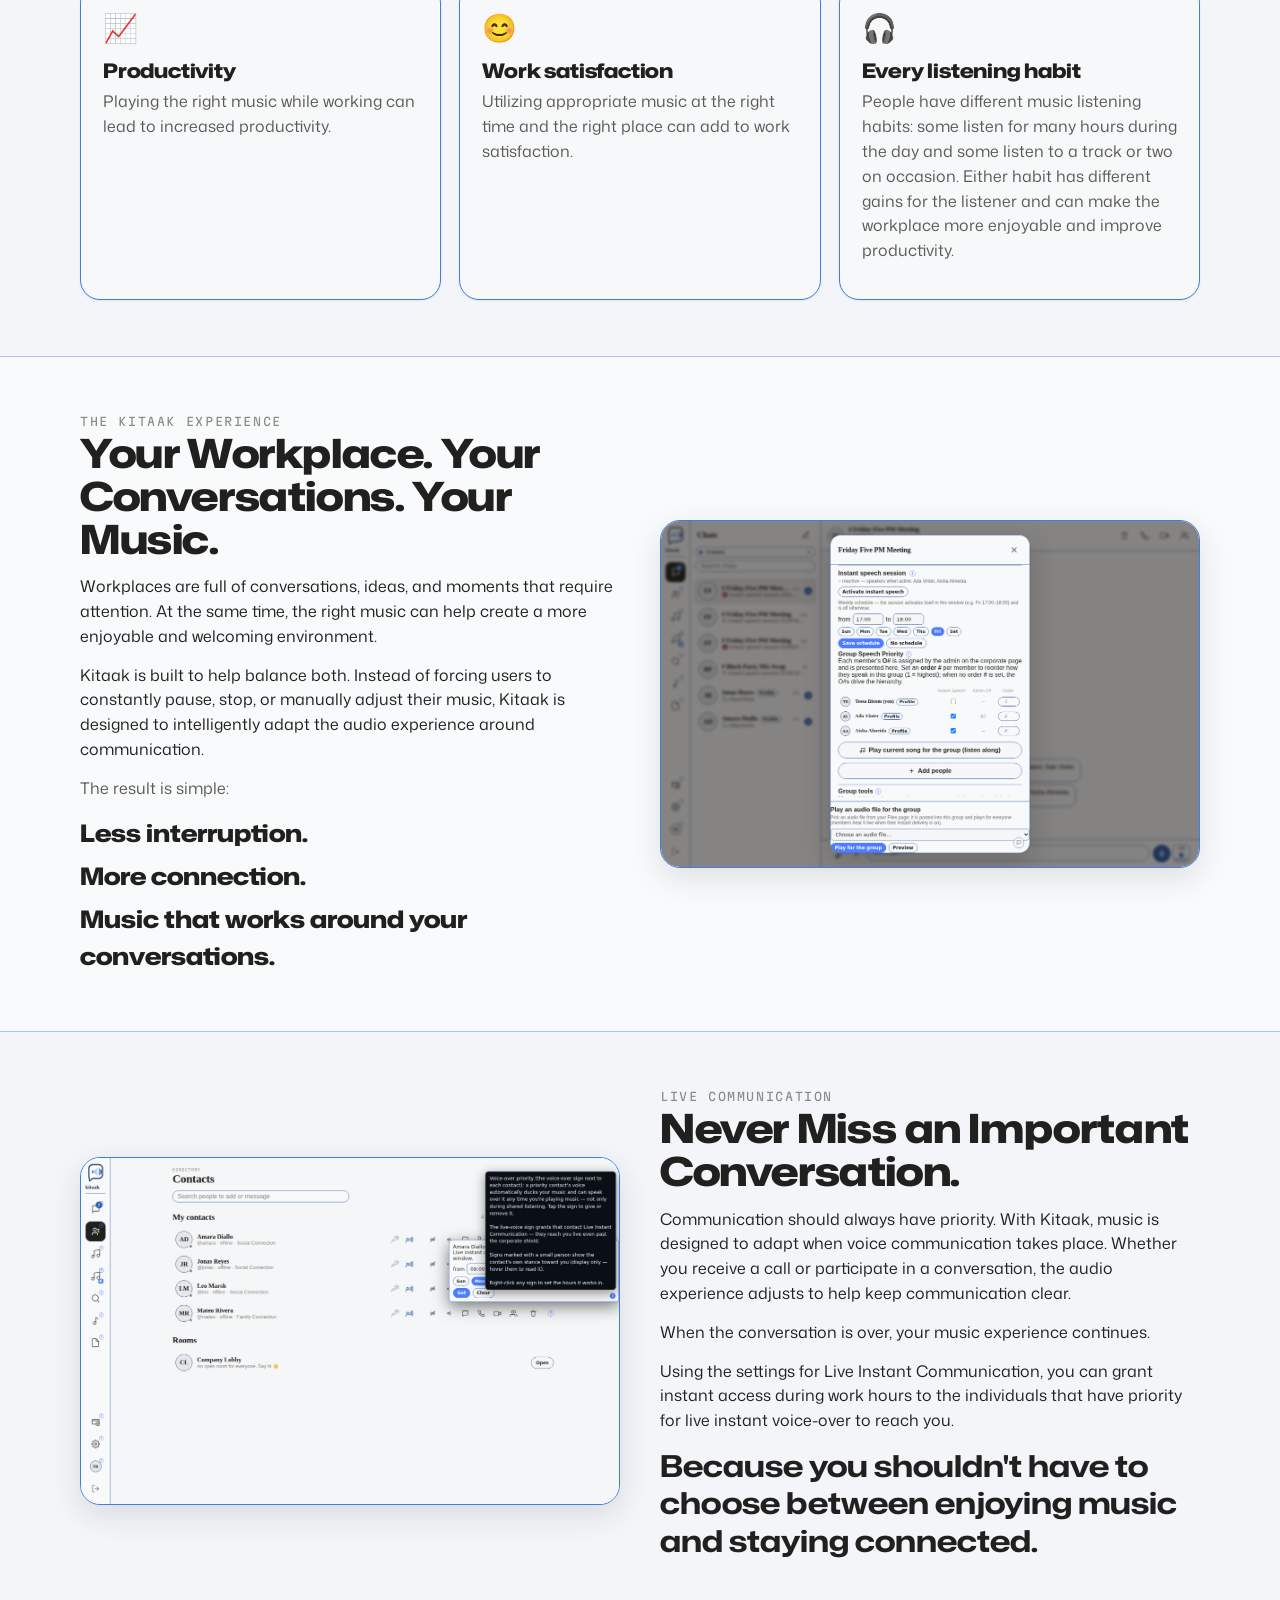
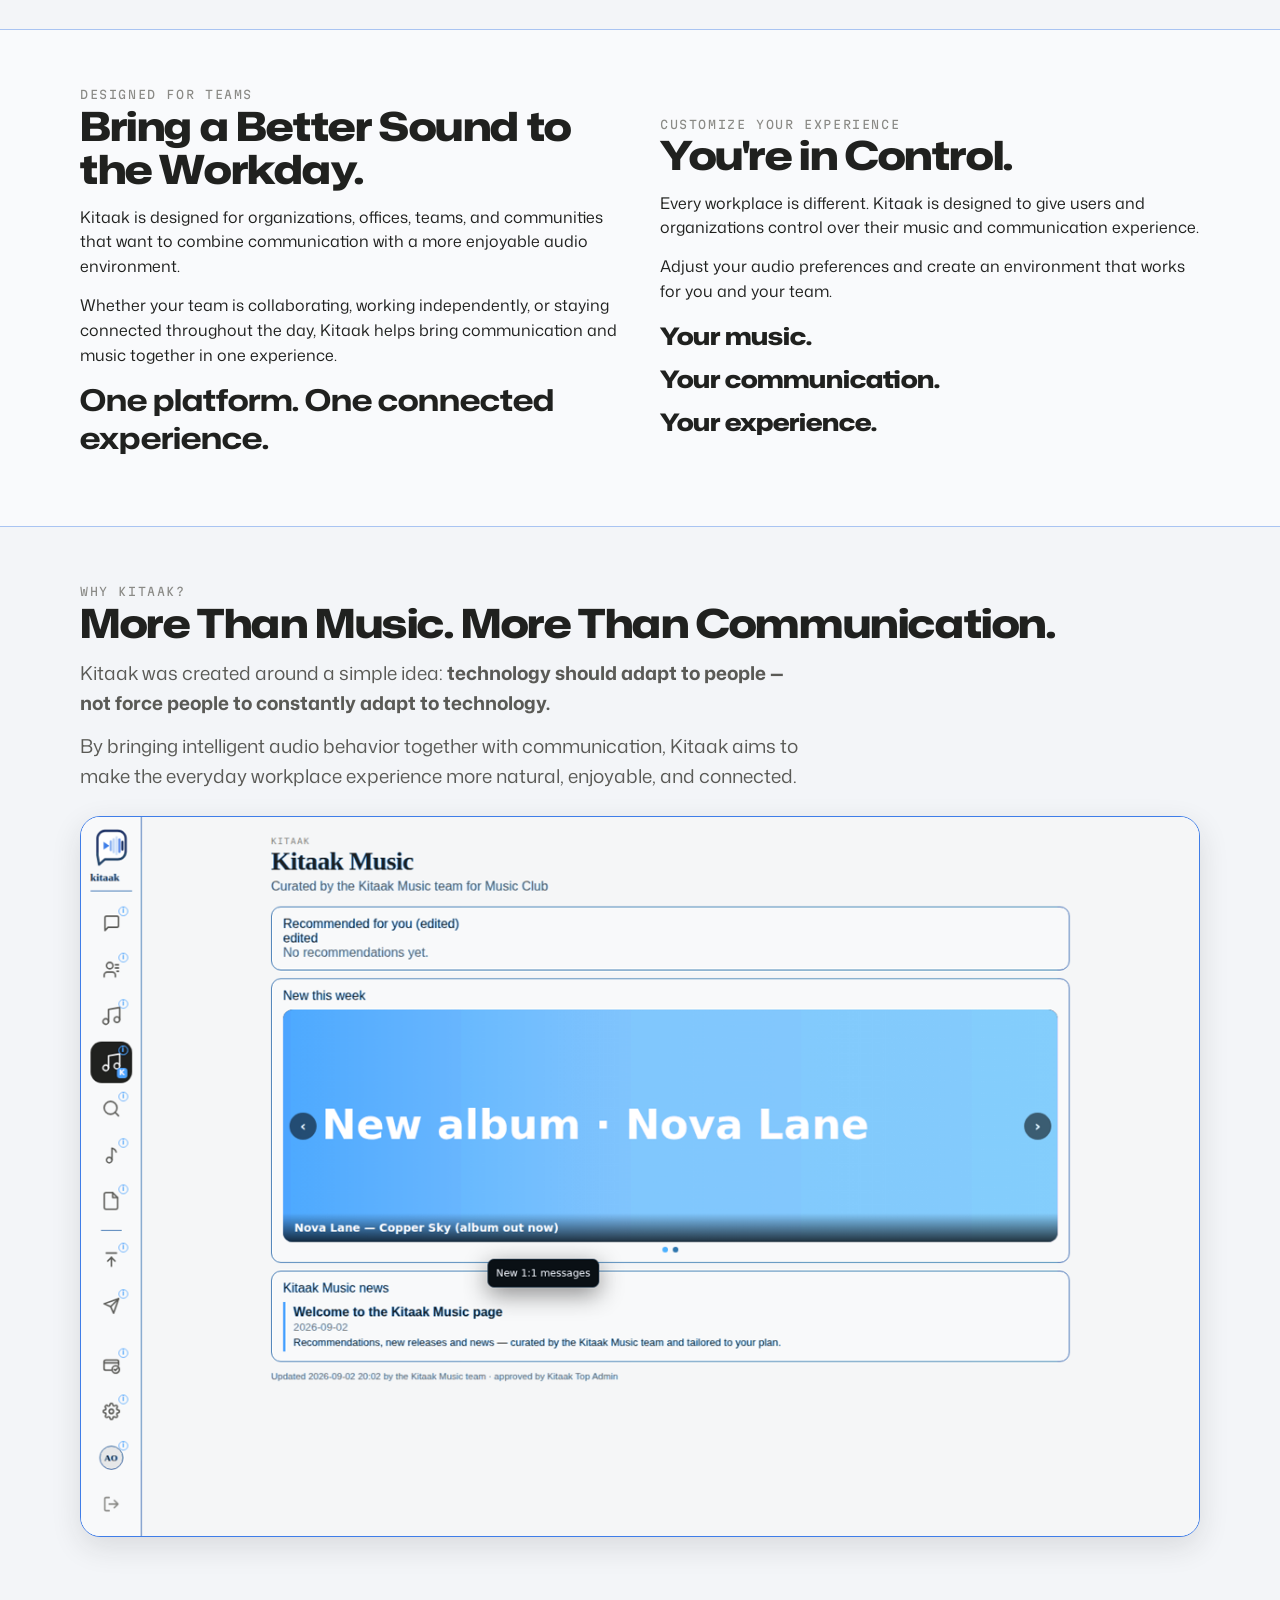
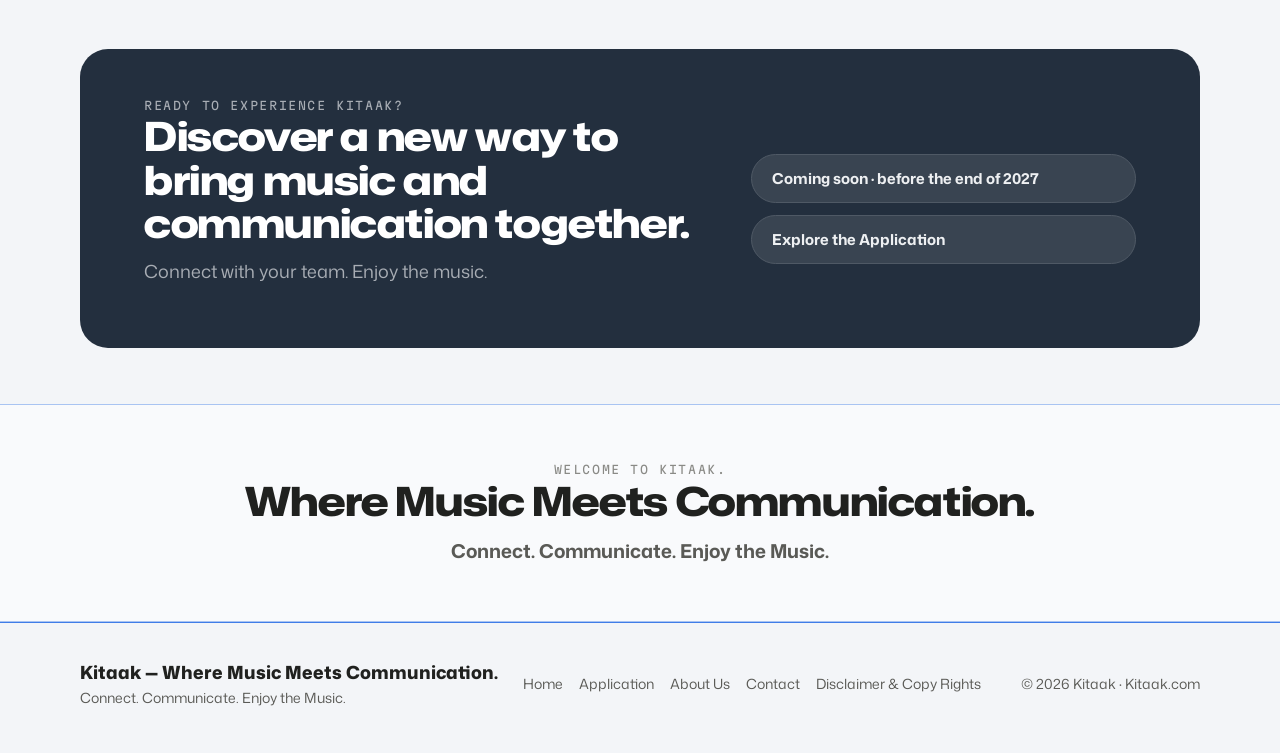
==== commit 042e29d9: "kitaak.com: Ambient hero card; demo: welcome popup redesign, Corporate Music Club points/cards/comme" ====
--- a/kitaak-site/index.html
+++ b/kitaak-site/index.html
@@ -1,6 +1,6 @@
 <!doctype html><html lang="en"><head><meta charset="utf-8"><meta name="viewport" content="width=device-width,initial-scale=1"><link rel="preconnect" href="https://fonts.googleapis.com"><link rel="preconnect" href="https://fonts.gstatic.com" crossorigin><link href="https://fonts.googleapis.com/css2?family=Mona+Sans:wdth,wght@75..125,200..900&family=Martian+Mono:wght@400;700&family=Bricolage+Grotesque:opsz,wght@12..96,700..800&display=swap" rel="stylesheet"><link rel="icon" type="image/svg+xml" href="demo/icon.svg"><link rel="stylesheet" href="assets/site.css"><title>Kitaak — Music Meets Communication</title><meta name="description" content="Kitaak brings music and communication together in one intelligent experience for modern workplaces."></head><body>
 <header class="site-head"><div class="wrap"><a class="brand" href="index.html"><img src="demo/icon.svg" alt=""> kitaak</a><button class="menu-btn" aria-label="Menu">☰</button><nav class="nav"><a href="index.html" class="on">Home</a><a href="application.html" >Application</a><a href="about.html" >About Us</a><a href="contact.html" >Contact</a></nav></div></header>
-<section class="hero"><div class="wrap grid"><div><div class="eyebrow">Kitaak · music + communication</div><h1>Music Meets Communication.</h1><p class="lead"><b>A better atmosphere for the way your team works.</b></p><p class="lead">Kitaak brings music and communication together in one intelligent experience. Enjoy music while staying connected with your colleagues — without letting music get in the way of important conversations.</p><p class="lead">When communication begins, the music adapts. When the conversation ends, the music returns.</p><div class="cta"><a class="btn primary" href="application.html">See the Application</a><a class="btn" href="contact.html#start">Contact us</a></div><p class="muted" style="margin-top:14px;font-size:14px">Coming soon — the first version is expected before the end of 2027.</p></div><div class="hero-art"><div class="gcard"><img src="assets/img/genre-instrumental.jpg" alt=""><div class="lab"><div><small>Genre</small><b>Instrumental</b></div><div class="eq"><i></i><i></i><i></i><i></i><i></i></div></div></div><div class="gcard"><img src="assets/img/genre-classics.jpg" alt=""><div class="lab"><div><small>Genre</small><b>Classics</b></div><div class="eq"><i></i><i></i><i></i><i></i><i></i></div></div></div><div class="gcard"><img src="assets/img/genre-workplace-beats.jpg" alt=""><div class="lab"><div><small>Genre</small><b>WorkPlace Beats</b></div><div class="eq"><i></i><i></i><i></i><i></i><i></i></div></div></div><div class="gcard"><img src="assets/img/genre-electronic.jpg" alt=""><div class="lab"><div><small>Genre</small><b>Electronic</b></div><div class="eq"><i></i><i></i><i></i><i></i><i></i></div></div></div><div class="wave"></div></div></div></section>
+<section class="hero"><div class="wrap grid"><div><div class="eyebrow">Kitaak · music + communication</div><h1>Music Meets Communication.</h1><p class="lead"><b>A better atmosphere for the way your team works.</b></p><p class="lead">Kitaak brings music and communication together in one intelligent experience. Enjoy music while staying connected with your colleagues — without letting music get in the way of important conversations.</p><p class="lead">When communication begins, the music adapts. When the conversation ends, the music returns.</p><div class="cta"><a class="btn primary" href="application.html">See the Application</a><a class="btn" href="contact.html#start">Contact us</a></div><p class="muted" style="margin-top:14px;font-size:14px">Coming soon — the first version is expected before the end of 2027.</p></div><div class="hero-art"><div class="gcard"><img src="assets/img/genre-instrumental.jpg" alt=""><div class="lab"><div><small>Genre</small><b>Instrumental</b></div><div class="eq"><i></i><i></i><i></i><i></i><i></i></div></div></div><div class="gcard"><img src="assets/img/genre-classics.jpg" alt=""><div class="lab"><div><small>Genre</small><b>Classics</b></div><div class="eq"><i></i><i></i><i></i><i></i><i></i></div></div></div><div class="gcard"><img src="assets/img/genre-workplace-beats.jpg" alt=""><div class="lab"><div><small>Genre</small><b>WorkPlace Beats</b></div><div class="eq"><i></i><i></i><i></i><i></i><i></i></div></div></div><div class="gcard"><img src="assets/img/genre-electronic.jpg" alt=""><div class="lab"><div><small>Genre</small><b>Electronic</b></div><div class="eq"><i></i><i></i><i></i><i></i><i></i></div></div></div><div class="gcard"><img src="assets/img/genre-ambient.jpg" alt=""><div class="lab"><div><small>Genre</small><b>Ambient</b></div><div class="eq"><i></i><i></i><i></i><i></i><i></i></div></div></div><div class="wave"></div></div></div></section>
 <section><div class="wrap"><div class="eyebrow">How Kitaak works</div><h2>Music When You Want It. Communication When You Need It.</h2><p class="lead">Kitaak is designed to create a seamless audio experience for modern workplaces.</p><div class="cards"><div class="card"><div class="ic">🎵</div><h3>Enjoy Music</h3><p class="muted">Listen to music while you work and create a more enjoyable atmosphere throughout the day.</p></div><div class="card"><div class="ic">💬</div><h3>Stay Connected</h3><p class="muted">Communicate with colleagues through Kitaak's communication features — chat, groups, voice and video.</p></div><div class="card"><div class="ic">🔊</div><h3>Intelligent Audio Priority</h3><p class="muted">When a call or voice communication begins, Kitaak automatically lowers the music so you can clearly hear the conversation.</p></div><div class="card"><div class="ic">🎶</div><h3>Automatic Music Adjustment</h3><p class="muted">When the conversation ends, the music smoothly returns to its preset level — without requiring you to constantly adjust the volume. Kitaak adjusts the music not only around conversations inside Kitaak but also around many other PC and mobile alerts, so nothing important gets drowned out.</p></div></div></div></section>
 <section><div class="wrap"><div class="eyebrow">Music at work</div><h2>The right music, at the right time.</h2><div class="cards"><div class="card"><div class="ic">📈</div><h3>Productivity</h3><p class="muted">Playing the right music while working can lead to increased productivity.</p></div><div class="card"><div class="ic">😊</div><h3>Work satisfaction</h3><p class="muted">Utilizing appropriate music at the right time and the right place can add to work satisfaction.</p></div><div class="card"><div class="ic">🎧</div><h3>Every listening habit</h3><p class="muted">People have different music listening habits: some listen for many hours during the day and some listen to a track or two on occasion. Either habit has different gains for the listener and can make the workplace more enjoyable and improve productivity.</p></div></div></div></section>
 <section class="alt"><div class="wrap split"><div><div class="eyebrow">The Kitaak experience</div><h2>Your Workplace. Your Conversations. Your Music.</h2><p>Workplaces are full of conversations, ideas, and moments that require attention. At the same time, the right music can help create a more enjoyable and welcoming environment.</p><p>Kitaak is built to help balance both. Instead of forcing users to constantly pause, stop, or manually adjust their music, Kitaak is designed to intelligently adapt the audio experience around communication.</p><p class="muted">The result is simple:</p><div class="stack3"><span>Less interruption.</span><span>More connection.</span><span>Music that works around your conversations.</span></div></div><div class="shot"><img src="assets/img/shot-instant-speech.png" alt="A group with an instant speech session active in Kitaak"></div></div></section>
--- a/kitaak-site/assets/site.css
+++ b/kitaak-site/assets/site.css
@@ -22,9 +22,9 @@
 /* hero */
 .hero{padding:72px 0 56px;position:relative;overflow:hidden}
 .hero .grid{display:grid;grid-template-columns:1.15fr .85fr;gap:40px;align-items:center}
-.hero-art{position:relative;height:auto;padding-bottom:92%}
+.hero-art{position:relative;height:auto;padding-bottom:74%}
 .gcard{position:absolute;width:56%;aspect-ratio:1;border-radius:22px;overflow:hidden;background:var(--dark);box-shadow:var(--shadow-2);border:1px solid #ffffff22;display:flex;flex-direction:column;color:#fff}.gcard img{width:100%;height:64%;object-fit:cover;display:block}.gcard .lab{flex:1;display:flex;align-items:center;justify-content:space-between;gap:8px;padding:0 12px;background:linear-gradient(180deg,#1b2532,#232f3e)}.gcard .lab small{display:block;font-family:var(--font-mono);font-size:9.5px;letter-spacing:.14em;text-transform:uppercase;color:#9fb6da;margin-bottom:3px}.gcard .lab b{display:block;font-family:var(--font-display);font-stretch:125%;font-weight:800;font-size:clamp(13px,1.25vw,17px);line-height:1.05;letter-spacing:-.01em}.gcard .eq{display:flex;align-items:flex-end;gap:3px;height:22px;flex:none}.gcard .eq i{display:block;width:4px;border-radius:2px;background:var(--rust);height:40%;animation:eq 1.6s ease-in-out infinite}.gcard .eq i:nth-child(2){height:90%;animation-delay:.2s}.gcard .eq i:nth-child(3){height:60%;animation-delay:.45s}.gcard .eq i:nth-child(4){height:100%;animation-delay:.1s}.gcard .eq i:nth-child(5){height:50%;animation-delay:.6s}@keyframes eq{0%,100%{transform:scaleY(.55)}50%{transform:scaleY(1)}}@media (prefers-reduced-motion:reduce){.gcard .eq i{animation:none}}
-.hero-art .gcard{width:40%}.hero-art .gcard:nth-child(1){left:4%;top:0;transform:rotate(-3deg);z-index:1}.hero-art .gcard:nth-child(2){left:52%;top:4%;transform:rotate(2deg);z-index:2}.hero-art .gcard:nth-child(3){left:12%;top:50%;transform:rotate(2deg);z-index:3}.hero-art .gcard:nth-child(4){left:58%;top:54%;transform:rotate(-2deg);z-index:4}.hero-art::before{content:"";position:absolute;inset:8% -4% 14%;background:radial-gradient(60% 60% at 50% 50%,var(--rust-soft),transparent 70%);opacity:.9;border-radius:50%}
+.hero-art .gcard{width:31%}.hero-art .gcard:nth-child(1){left:0;top:7%;transform:rotate(-3deg);z-index:1}.hero-art .gcard:nth-child(2){left:34.5%;top:0;transform:rotate(2deg);z-index:2}.hero-art .gcard:nth-child(3){left:17%;top:52%;transform:rotate(2deg);z-index:4}.hero-art .gcard:nth-child(4){left:69%;top:6%;transform:rotate(-2deg);z-index:3}.hero-art .gcard:nth-child(5){left:52%;top:50%;transform:rotate(-5deg);z-index:5}.hero-art::before{content:"";position:absolute;inset:8% -4% 14%;background:radial-gradient(60% 60% at 50% 50%,var(--rust-soft),transparent 70%);opacity:.9;border-radius:50%}
 .hero-art .wave{position:absolute;left:-10%;right:-10%;bottom:-30px;height:70px;background:repeating-linear-gradient(90deg,var(--rust) 0 3px,transparent 3px 9px);opacity:.22;mask:linear-gradient(90deg,transparent,#000 20%,#000 80%,transparent);border-radius:40px}
 .cta{display:flex;gap:12px;flex-wrap:wrap;margin-top:22px}
 @media (max-width:820px){.hero .grid{grid-template-columns:1fr}.hero-art{max-width:520px;margin:10px auto 0;width:100%}}
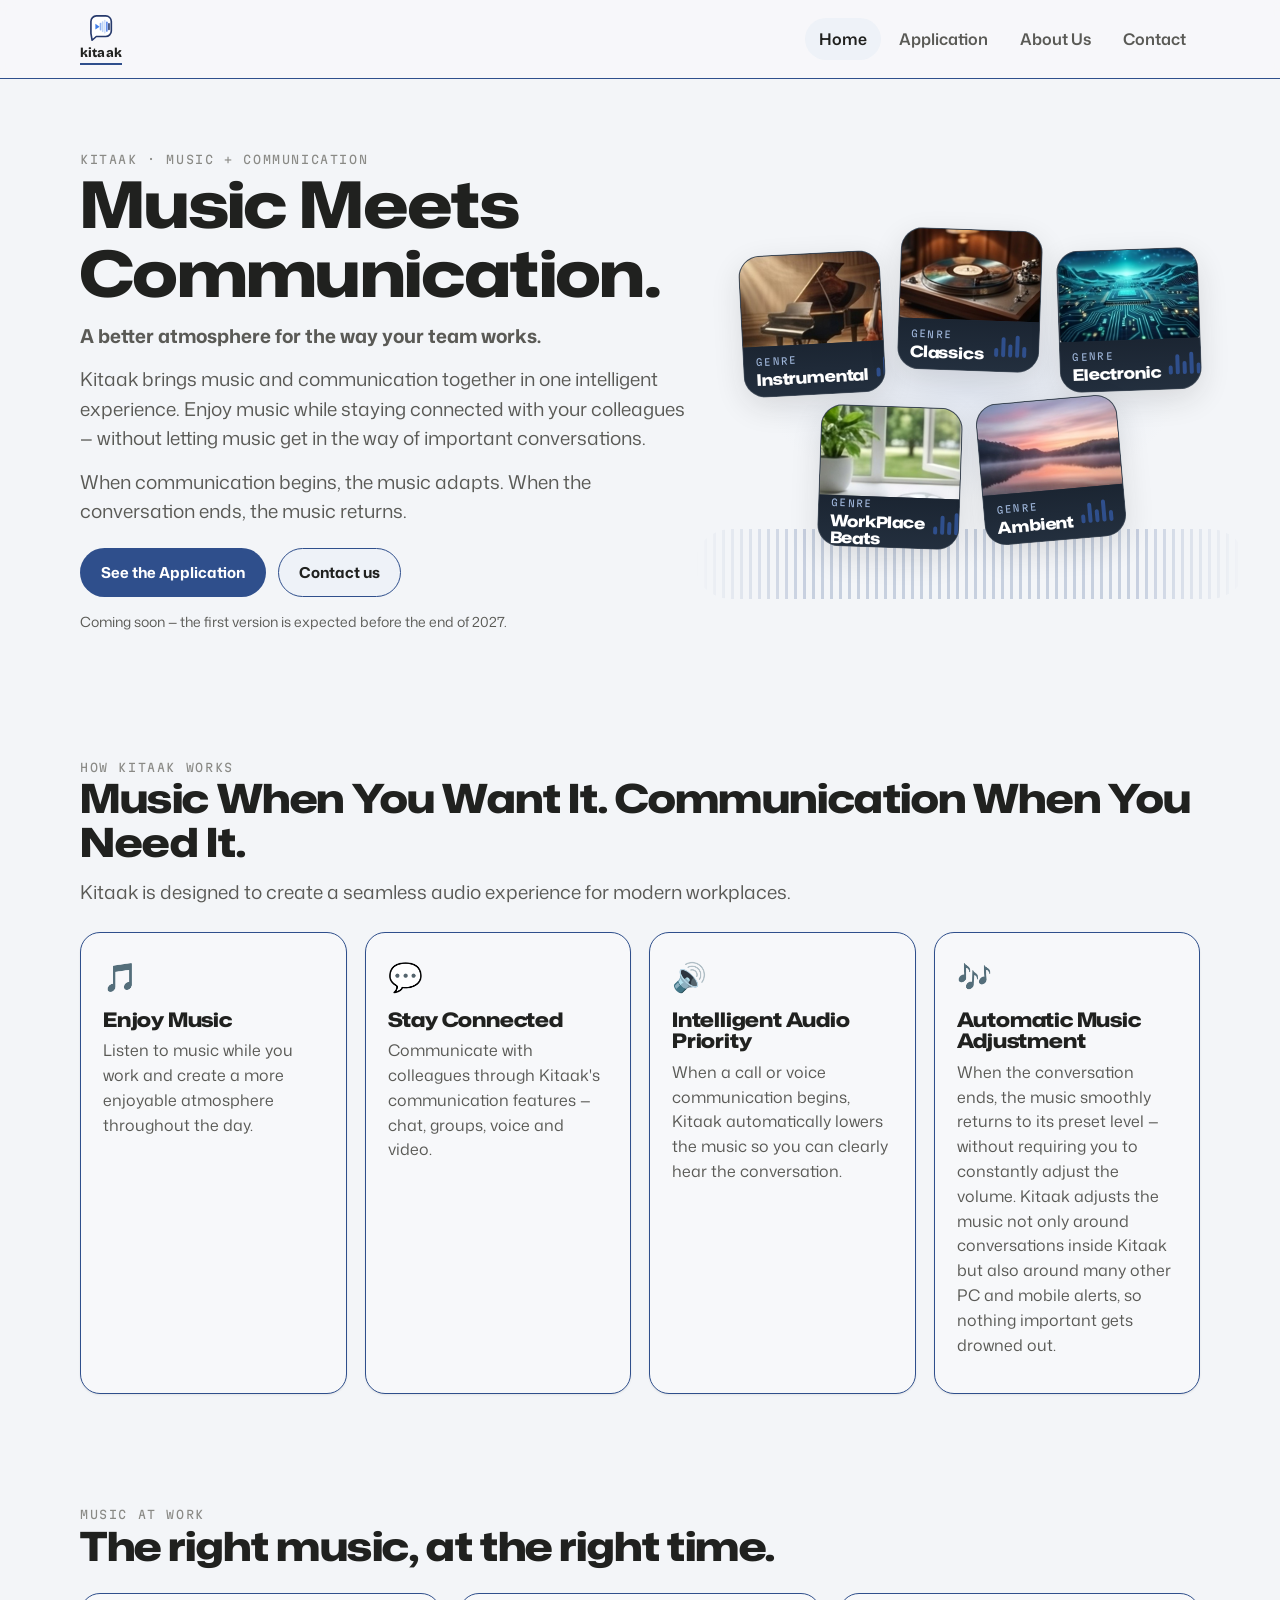
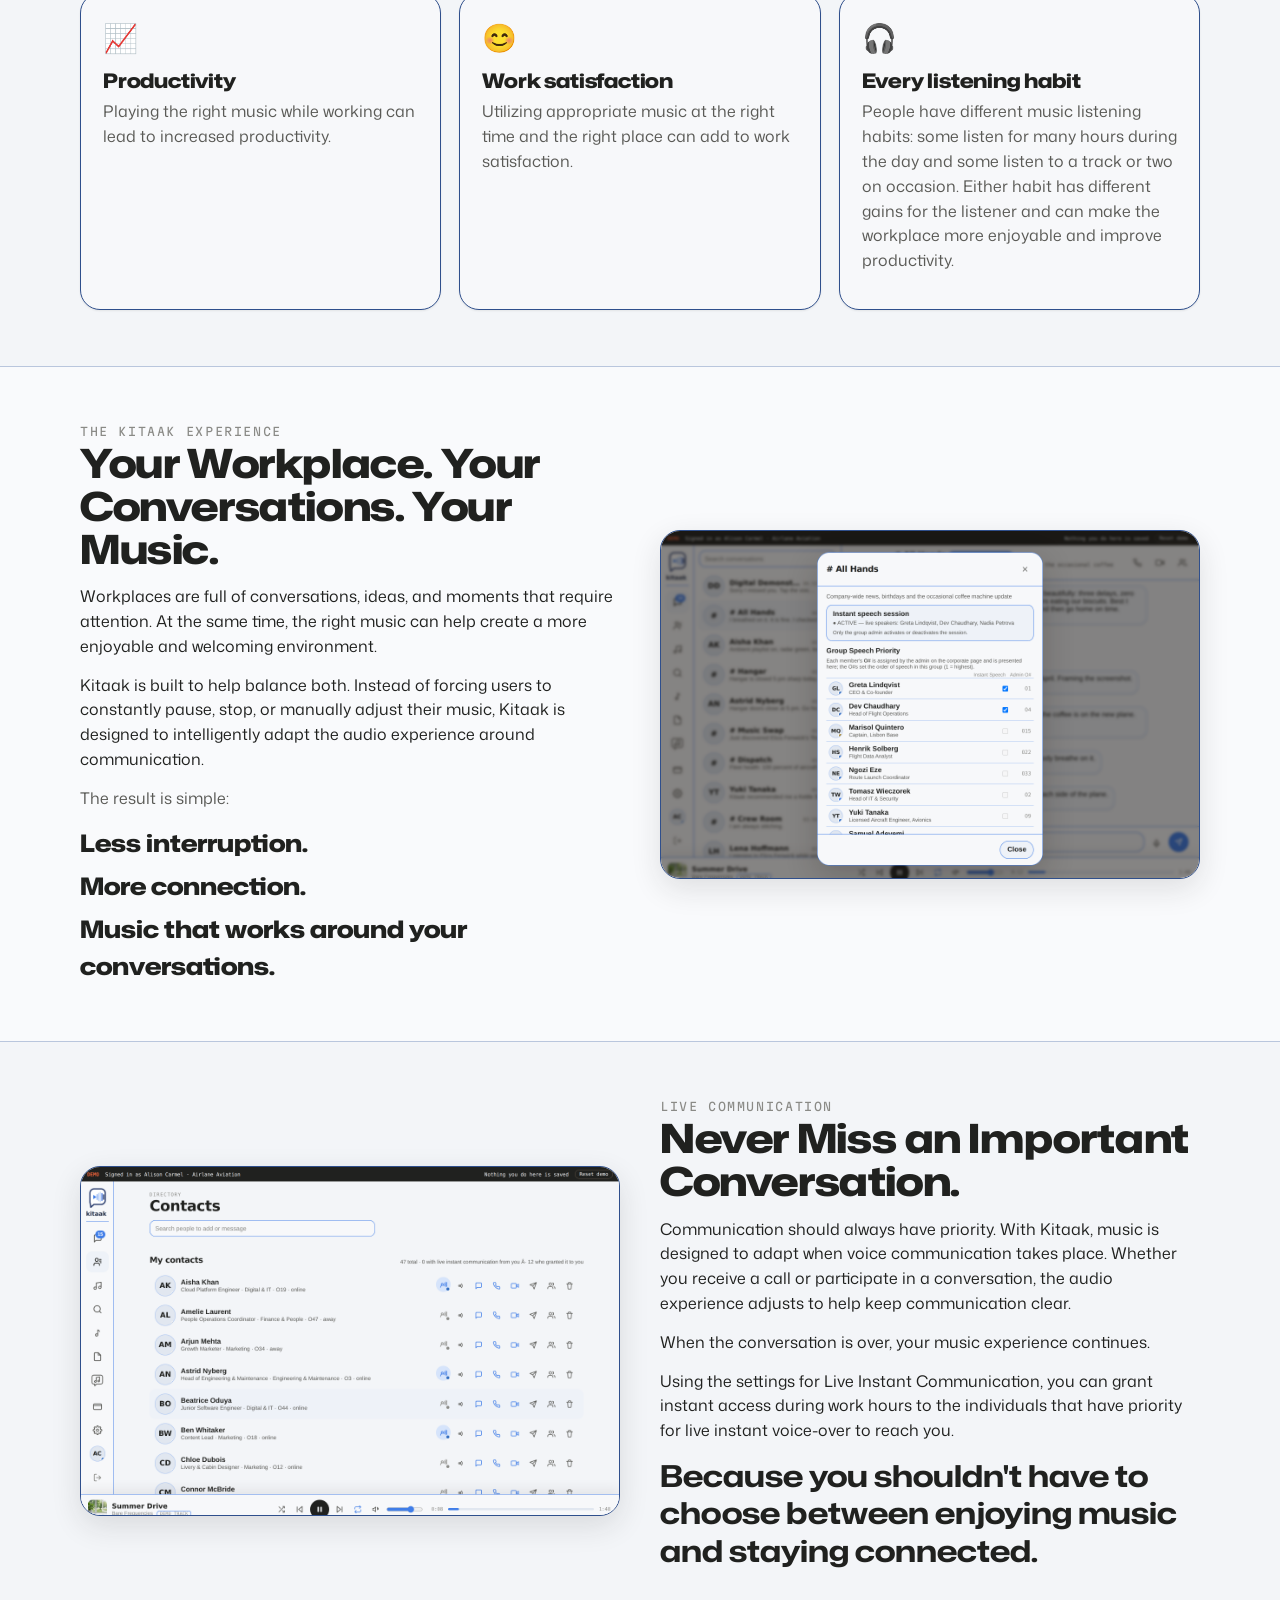
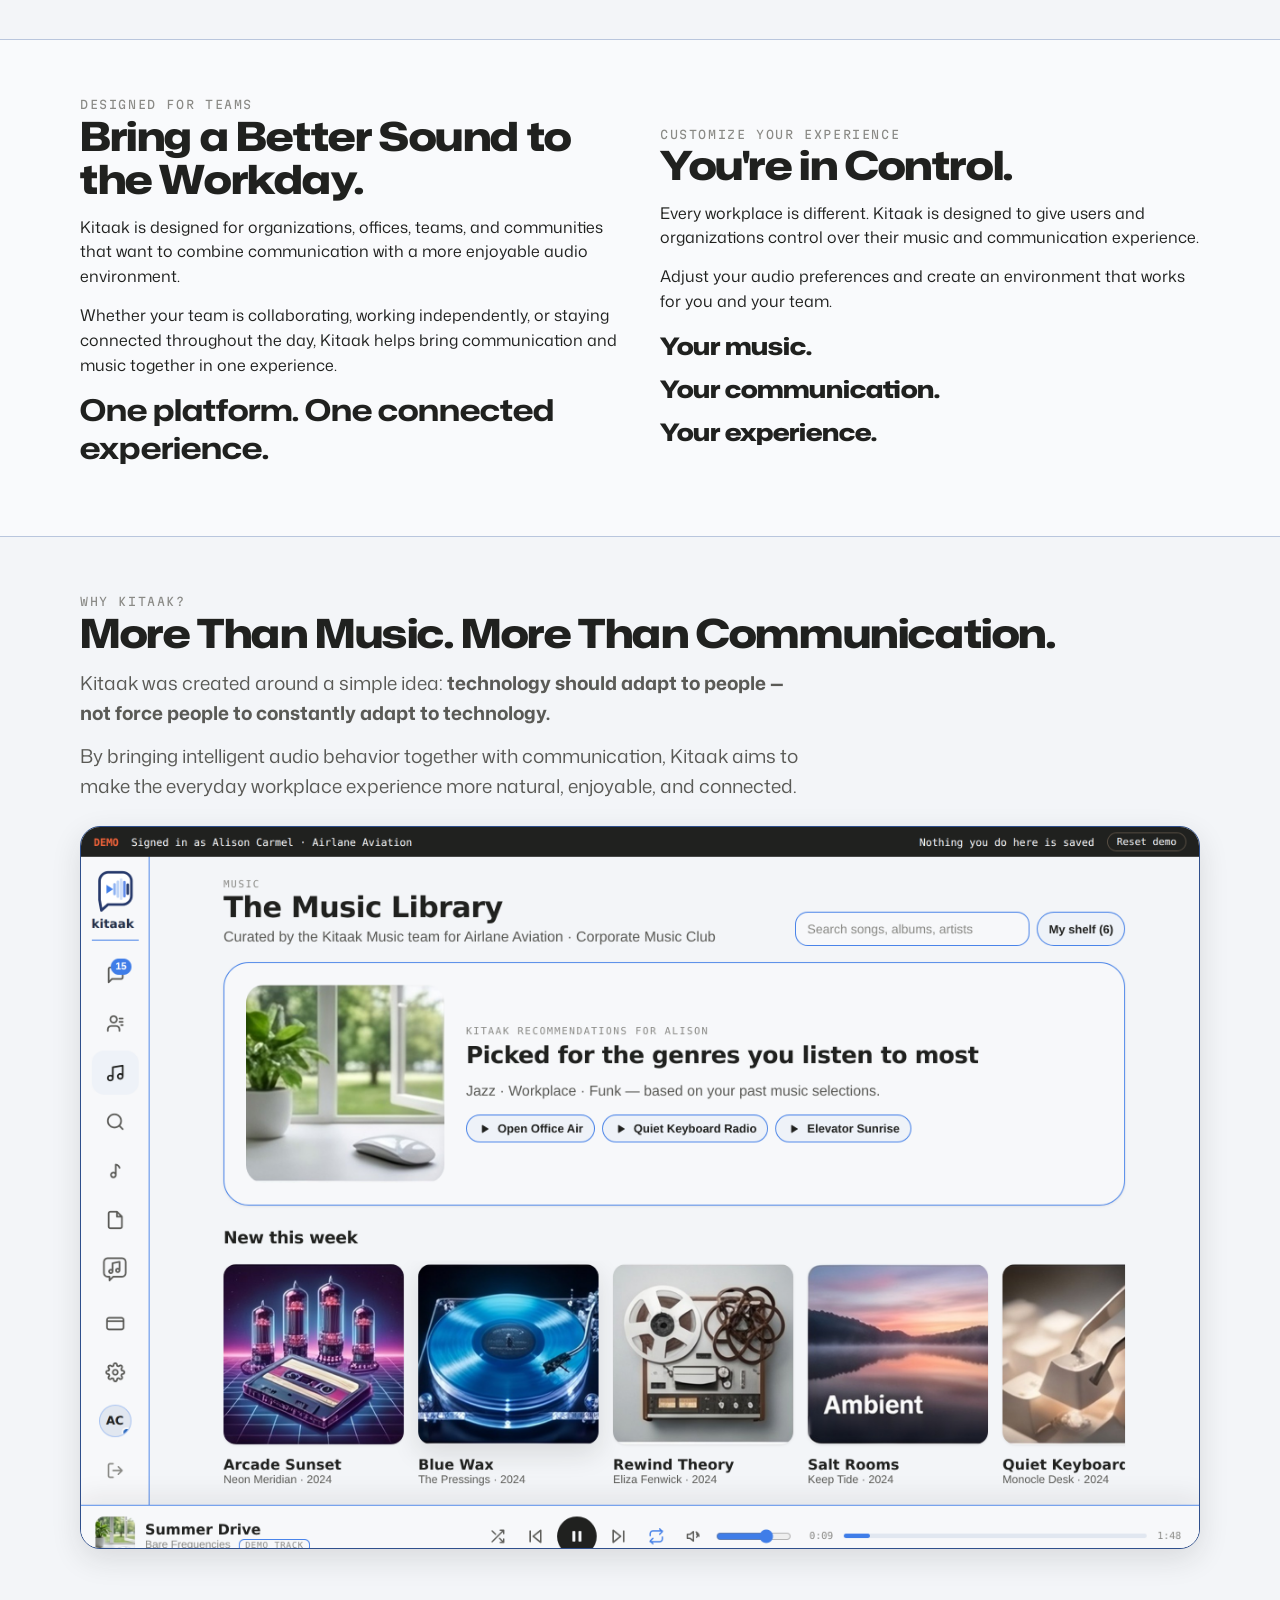
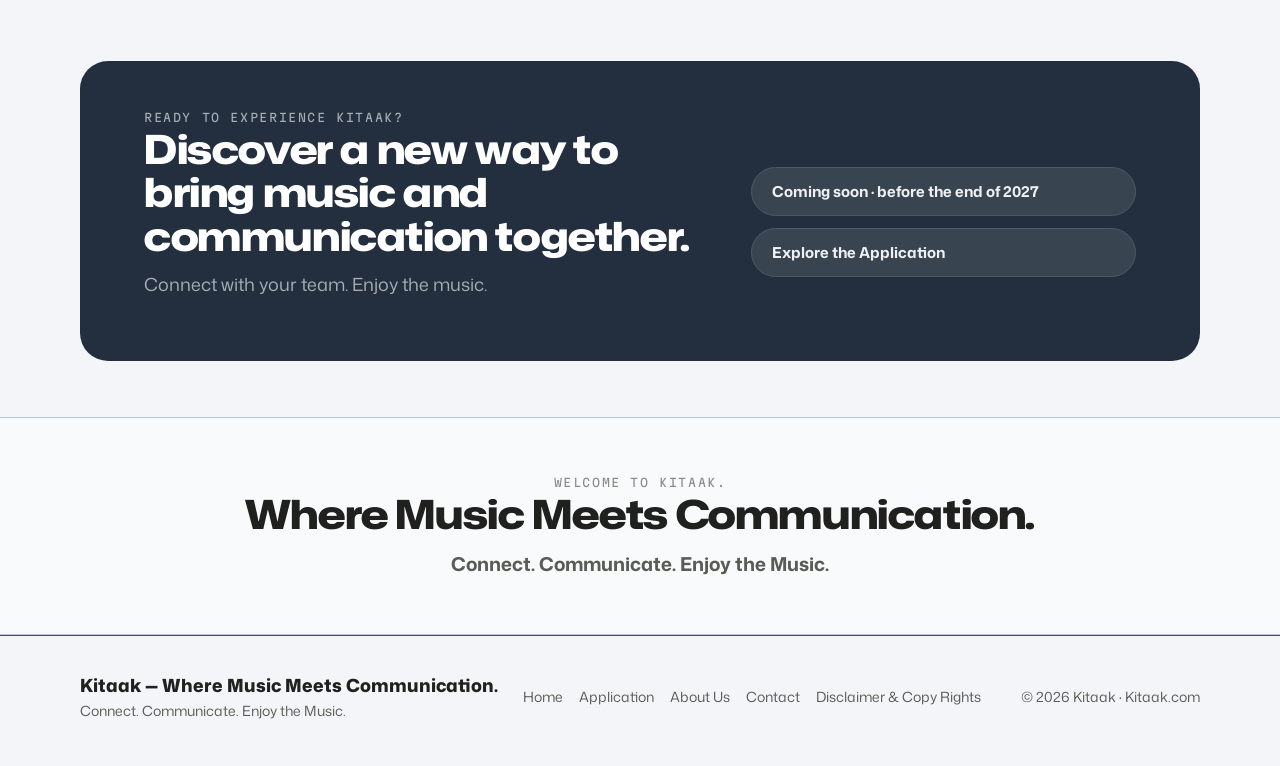
==== commit 979dde88: "kitaak.com: navy palette, stacked header brand, About welcome block + illustrations, genre tile sub-" ====
--- a/kitaak-site/index.html
+++ b/kitaak-site/index.html
@@ -1,5 +1,5 @@
 <!doctype html><html lang="en"><head><meta charset="utf-8"><meta name="viewport" content="width=device-width,initial-scale=1"><link rel="preconnect" href="https://fonts.googleapis.com"><link rel="preconnect" href="https://fonts.gstatic.com" crossorigin><link href="https://fonts.googleapis.com/css2?family=Mona+Sans:wdth,wght@75..125,200..900&family=Martian+Mono:wght@400;700&family=Bricolage+Grotesque:opsz,wght@12..96,700..800&display=swap" rel="stylesheet"><link rel="icon" type="image/svg+xml" href="demo/icon.svg"><link rel="stylesheet" href="assets/site.css"><title>Kitaak — Music Meets Communication</title><meta name="description" content="Kitaak brings music and communication together in one intelligent experience for modern workplaces."></head><body>
-<header class="site-head"><div class="wrap"><a class="brand" href="index.html"><img src="demo/icon.svg" alt=""> kitaak</a><button class="menu-btn" aria-label="Menu">☰</button><nav class="nav"><a href="index.html" class="on">Home</a><a href="application.html" >Application</a><a href="about.html" >About Us</a><a href="contact.html" >Contact</a></nav></div></header>
+<header class="site-head"><div class="wrap"><a class="brand" href="index.html"><img src="demo/icon.svg" alt=""><span>kitaak</span></a><button class="menu-btn" aria-label="Menu">☰</button><nav class="nav"><a href="index.html" class="on">Home</a><a href="application.html" >Application</a><a href="about.html" >About Us</a><a href="contact.html" >Contact</a></nav></div></header>
 <section class="hero"><div class="wrap grid"><div><div class="eyebrow">Kitaak · music + communication</div><h1>Music Meets Communication.</h1><p class="lead"><b>A better atmosphere for the way your team works.</b></p><p class="lead">Kitaak brings music and communication together in one intelligent experience. Enjoy music while staying connected with your colleagues — without letting music get in the way of important conversations.</p><p class="lead">When communication begins, the music adapts. When the conversation ends, the music returns.</p><div class="cta"><a class="btn primary" href="application.html">See the Application</a><a class="btn" href="contact.html#start">Contact us</a></div><p class="muted" style="margin-top:14px;font-size:14px">Coming soon — the first version is expected before the end of 2027.</p></div><div class="hero-art"><div class="gcard"><img src="assets/img/genre-instrumental.jpg" alt=""><div class="lab"><div><small>Genre</small><b>Instrumental</b></div><div class="eq"><i></i><i></i><i></i><i></i><i></i></div></div></div><div class="gcard"><img src="assets/img/genre-classics.jpg" alt=""><div class="lab"><div><small>Genre</small><b>Classics</b></div><div class="eq"><i></i><i></i><i></i><i></i><i></i></div></div></div><div class="gcard"><img src="assets/img/genre-workplace-beats.jpg" alt=""><div class="lab"><div><small>Genre</small><b>WorkPlace Beats</b></div><div class="eq"><i></i><i></i><i></i><i></i><i></i></div></div></div><div class="gcard"><img src="assets/img/genre-electronic.jpg" alt=""><div class="lab"><div><small>Genre</small><b>Electronic</b></div><div class="eq"><i></i><i></i><i></i><i></i><i></i></div></div></div><div class="gcard"><img src="assets/img/genre-ambient.jpg" alt=""><div class="lab"><div><small>Genre</small><b>Ambient</b></div><div class="eq"><i></i><i></i><i></i><i></i><i></i></div></div></div><div class="wave"></div></div></div></section>
 <section><div class="wrap"><div class="eyebrow">How Kitaak works</div><h2>Music When You Want It. Communication When You Need It.</h2><p class="lead">Kitaak is designed to create a seamless audio experience for modern workplaces.</p><div class="cards"><div class="card"><div class="ic">🎵</div><h3>Enjoy Music</h3><p class="muted">Listen to music while you work and create a more enjoyable atmosphere throughout the day.</p></div><div class="card"><div class="ic">💬</div><h3>Stay Connected</h3><p class="muted">Communicate with colleagues through Kitaak's communication features — chat, groups, voice and video.</p></div><div class="card"><div class="ic">🔊</div><h3>Intelligent Audio Priority</h3><p class="muted">When a call or voice communication begins, Kitaak automatically lowers the music so you can clearly hear the conversation.</p></div><div class="card"><div class="ic">🎶</div><h3>Automatic Music Adjustment</h3><p class="muted">When the conversation ends, the music smoothly returns to its preset level — without requiring you to constantly adjust the volume. Kitaak adjusts the music not only around conversations inside Kitaak but also around many other PC and mobile alerts, so nothing important gets drowned out.</p></div></div></div></section>
 <section><div class="wrap"><div class="eyebrow">Music at work</div><h2>The right music, at the right time.</h2><div class="cards"><div class="card"><div class="ic">📈</div><h3>Productivity</h3><p class="muted">Playing the right music while working can lead to increased productivity.</p></div><div class="card"><div class="ic">😊</div><h3>Work satisfaction</h3><p class="muted">Utilizing appropriate music at the right time and the right place can add to work satisfaction.</p></div><div class="card"><div class="ic">🎧</div><h3>Every listening habit</h3><p class="muted">People have different music listening habits: some listen for many hours during the day and some listen to a track or two on occasion. Either habit has different gains for the listener and can make the workplace more enjoyable and improve productivity.</p></div></div></div></section>
--- a/kitaak-site/assets/site.css
+++ b/kitaak-site/assets/site.css
@@ -1,5 +1,5 @@
 /* Kitaak website — same palette + type as the application (paper theme) */
-:root{--bg:#f3f5f8;--bg-tint:#f9fafc;--panel:#f7f8fa;--panel-2:#eef2f8;--panel-3:#e1e7f0;--line:#3f7de8;--line-2:#a9c4f2;--ink:#20211f;--ink-2:#5a5a56;--ink-3:#8a8a86;--rust:#3f7de8;--rust-ink:#fff;--rust-soft:#d6e4fb;--green:#2f6bbf;--blue:#3f7de8;--gold:#a8862f;--dark:#232f3e;--r-md:14px;--r-lg:20px;--r-xl:28px;--pill:999px;--shadow-1:0 1px 2px #20211f14;--shadow-2:0 10px 30px #20211f1f;--font-display:"Mona Sans","Segoe UI",system-ui,sans-serif;--font-mono:"Martian Mono",ui-monospace,Menlo,monospace;--font-body:"Mona Sans",-apple-system,BlinkMacSystemFont,"Segoe UI",Roboto,sans-serif}
+:root{--bg:#f3f5f8;--bg-tint:#f9fafc;--panel:#f7f8fa;--panel-2:#eef2f8;--panel-3:#e1e7f0;--line:#2F4F8C;--line-2:#b9c6dd;--ink:#20211f;--ink-2:#5a5a56;--ink-3:#8a8a86;--rust:#2F4F8C;--rust-ink:#fff;--rust-soft:#dfe5f0;--green:#2F4F8C;--blue:#2F4F8C;--gold:#a8862f;--dark:#232f3e;--r-md:14px;--r-lg:20px;--r-xl:28px;--pill:999px;--shadow-1:0 1px 2px #20211f14;--shadow-2:0 10px 30px #20211f1f;--font-display:"Mona Sans","Segoe UI",system-ui,sans-serif;--font-mono:"Martian Mono",ui-monospace,Menlo,monospace;--font-body:"Mona Sans",-apple-system,BlinkMacSystemFont,"Segoe UI",Roboto,sans-serif}
 *{box-sizing:border-box}html{scroll-behavior:smooth}
 body{margin:0;background:var(--bg);color:var(--ink);font-family:var(--font-body);line-height:1.55;font-size:16px}
 a{color:inherit}img{max-width:100%;display:block}
@@ -12,9 +12,9 @@
 .btn:hover{transform:translateY(-1px)}.btn.primary{background:var(--rust);color:var(--rust-ink);border-color:transparent}.btn.dark{background:var(--dark);color:#f7f2e6;border-color:transparent}.btn.ghost{background:transparent}
 /* header */
 .site-head{position:sticky;top:0;z-index:20;background:color-mix(in srgb,var(--panel) 88%,transparent);backdrop-filter:blur(8px);border-bottom:1px solid var(--line)}
-.site-head .wrap{display:flex;align-items:center;justify-content:space-between;height:68px;gap:16px}
-.brand{display:flex;align-items:center;gap:10px;text-decoration:none;font-family:"Bricolage Grotesque","Segoe UI",system-ui,sans-serif;font-stretch:100%;font-weight:800;font-size:22px;letter-spacing:-.02em;color:var(--ink)}
-.brand img{width:36px;height:36px}
+.site-head .wrap{display:flex;align-items:center;justify-content:space-between;height:78px;gap:16px}
+.brand{display:flex;flex-direction:column;align-items:center;gap:3px;text-decoration:none;line-height:1;font-family:"Bricolage Grotesque","Segoe UI",system-ui,sans-serif;font-stretch:100%;font-weight:800;font-size:22px;letter-spacing:-.02em;color:var(--ink)}
+.brand img{width:30px;height:30px}.brand span{font-size:13px;letter-spacing:.01em;padding-bottom:3px;border-bottom:2px solid var(--rust)}
 .nav{display:flex;gap:4px;align-items:center}.nav a{text-decoration:none;padding:9px 14px;border-radius:var(--pill);font-weight:600;color:var(--ink-2)}.nav a:hover,.nav a.on{background:var(--panel-2);color:var(--ink)}
 .nav .btn{margin-left:8px;padding:9px 16px}
 .menu-btn{display:none;background:none;border:1px solid var(--line);border-radius:10px;padding:6px 10px;font-size:20px;line-height:1}
@@ -75,3 +75,8 @@
 .disc-foot{padding:14px 22px;border-top:1px solid var(--line-2);display:flex;justify-content:flex-end}
 .site-foot nav button.link{border:0;background:none;font:inherit;color:inherit;cursor:pointer;padding:0;margin-right:16px}
 .info dd .plain{color:var(--ink);text-decoration:none}
+
+/* illustrations + inline welcome block */
+.illus{display:flex;align-items:center;justify-content:center}.illus img{width:100%;max-width:560px;height:auto}
+.welcome-inline{margin-top:22px;padding-top:18px;border-top:1px solid var(--line-2)}.welcome-inline h2{margin:0 0 6px;font-size:24px}.welcome-inline .quote{margin:0 0 6px}.welcome-inline p{margin:0}
+@media (max-width:820px){.illus{order:-1}.illus img{max-width:420px}}
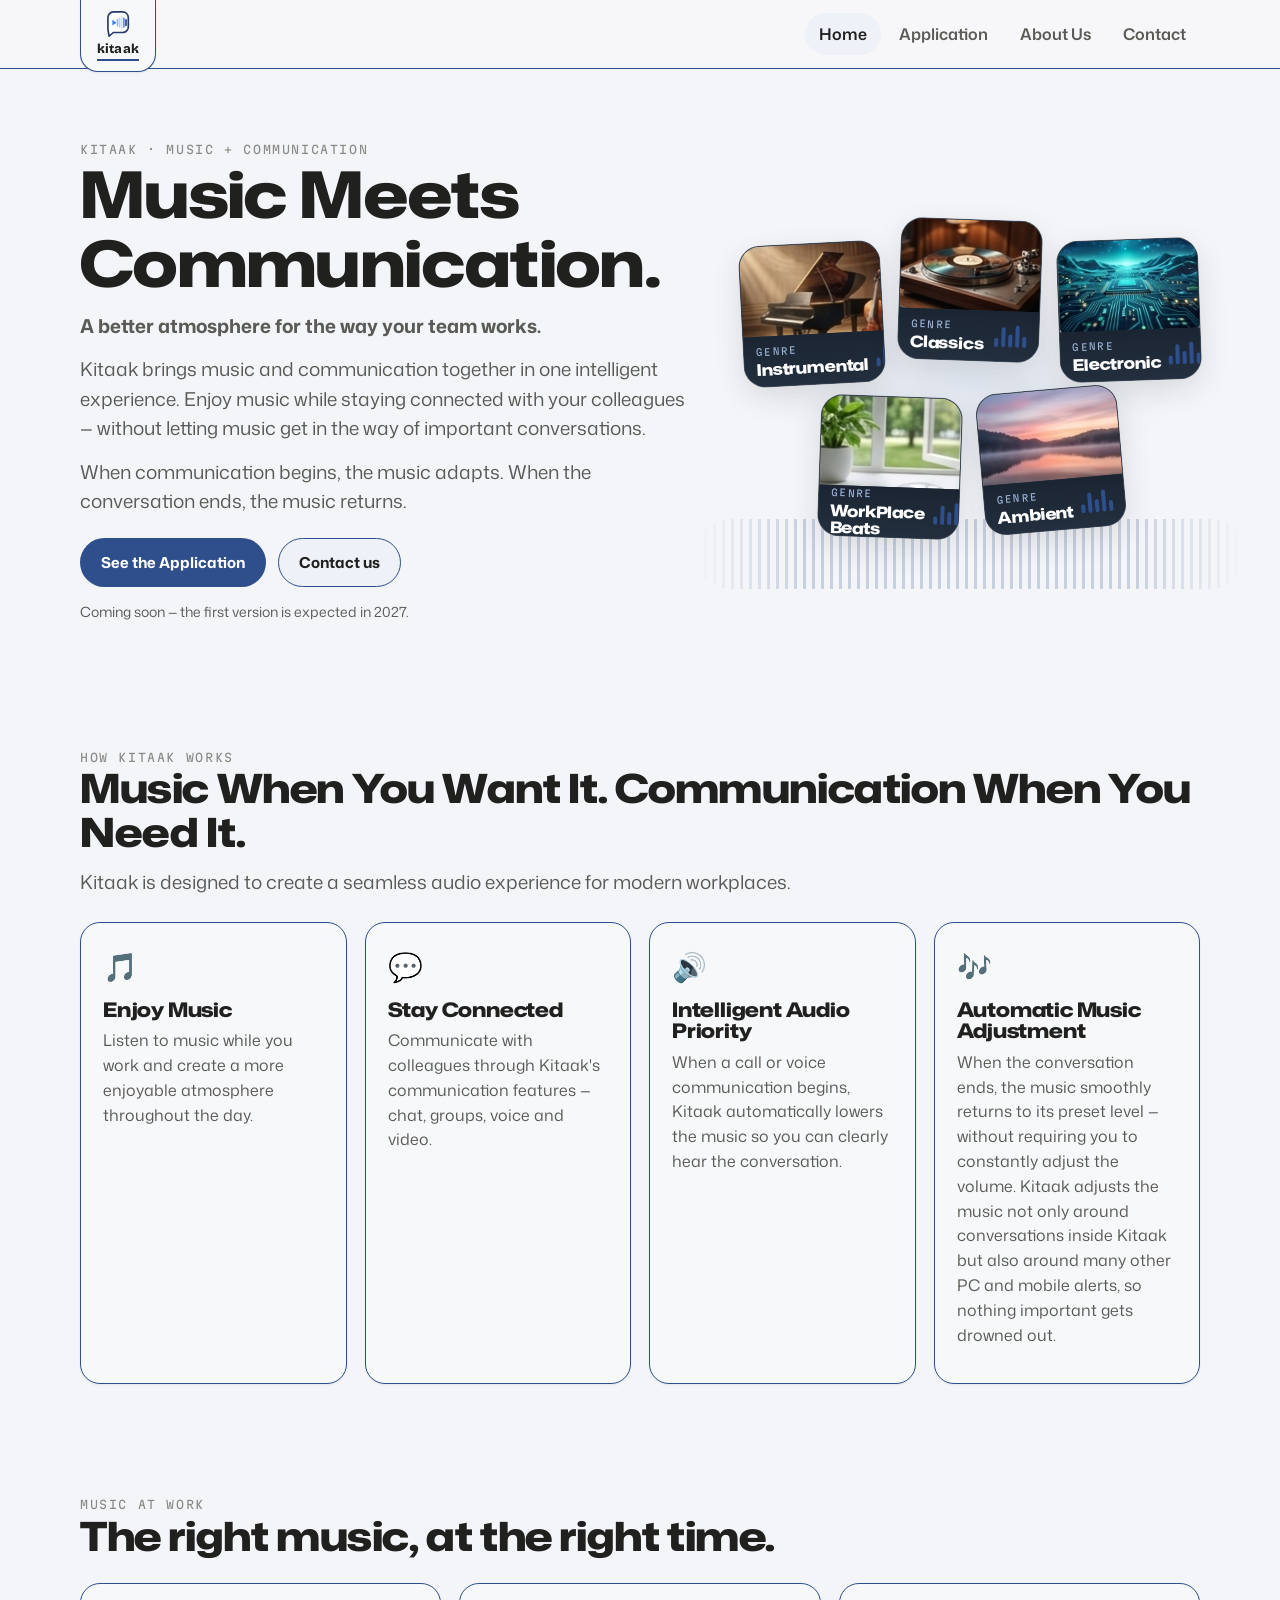
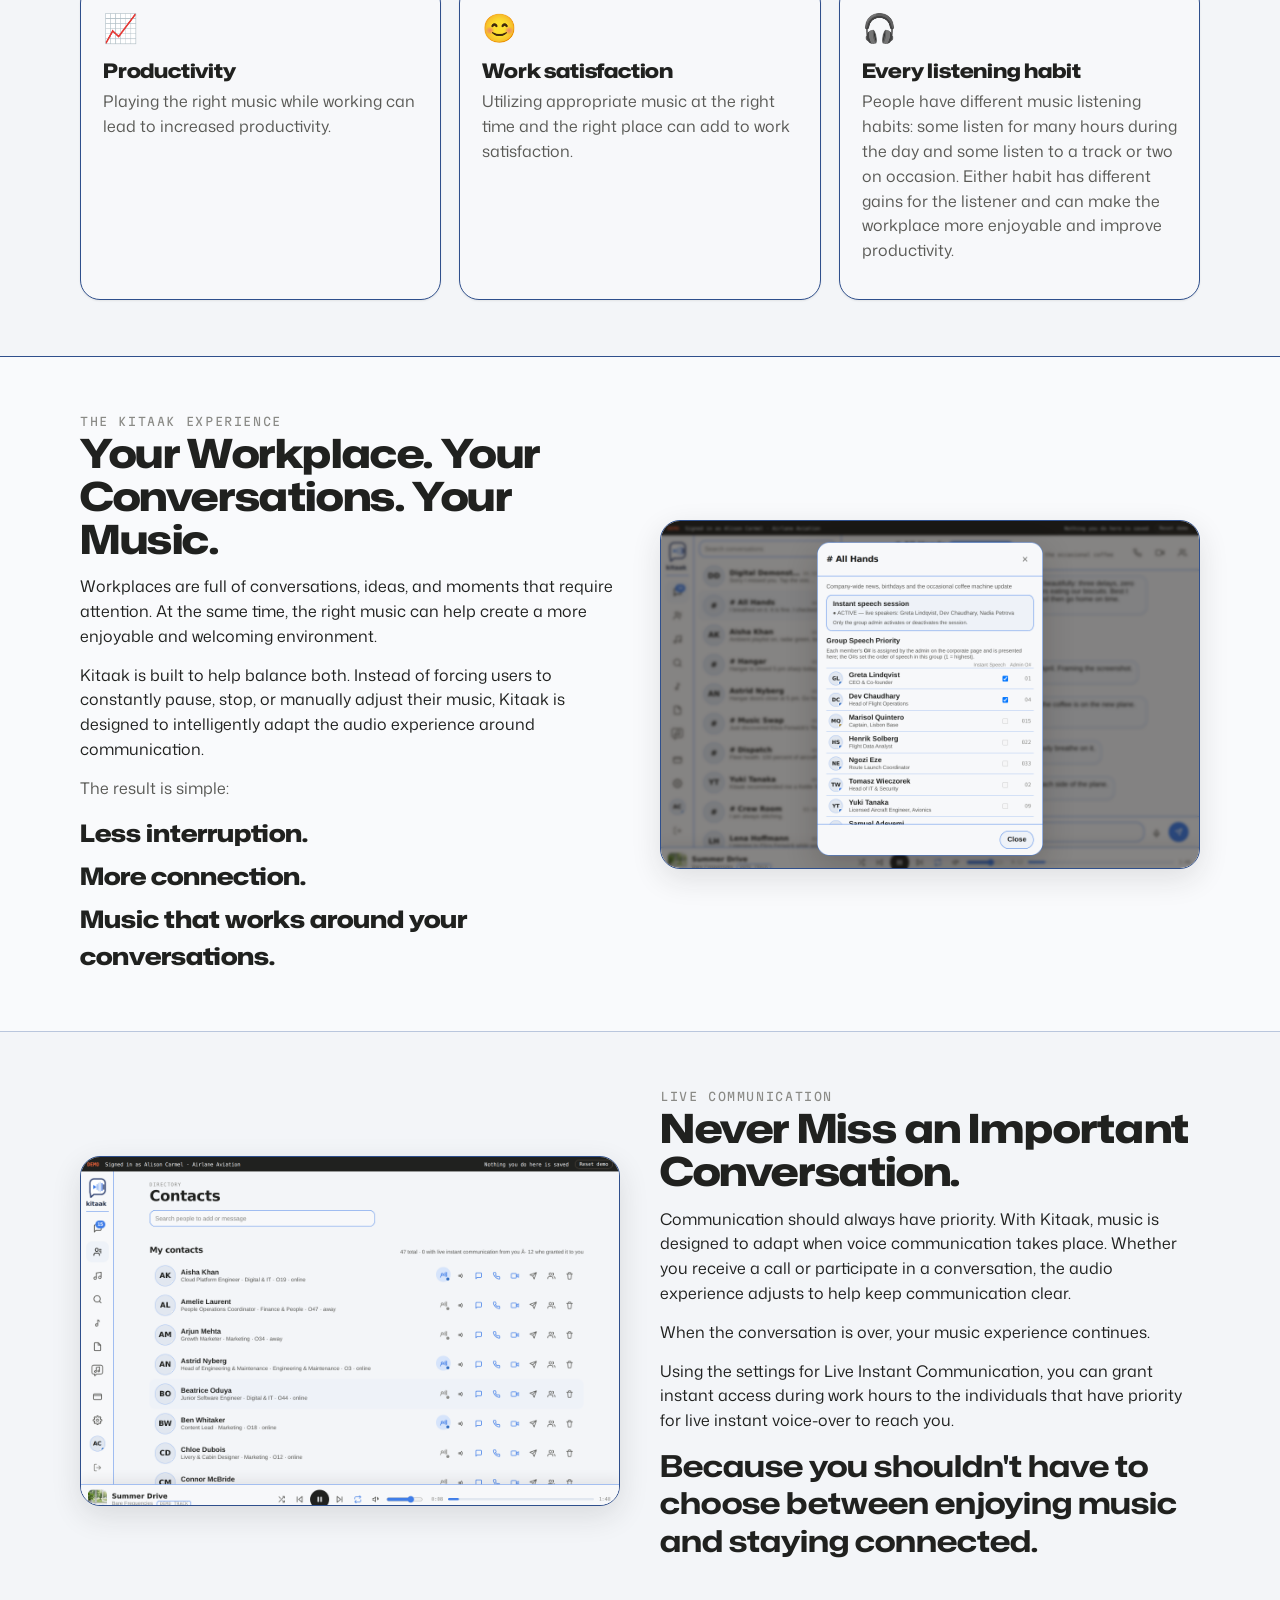
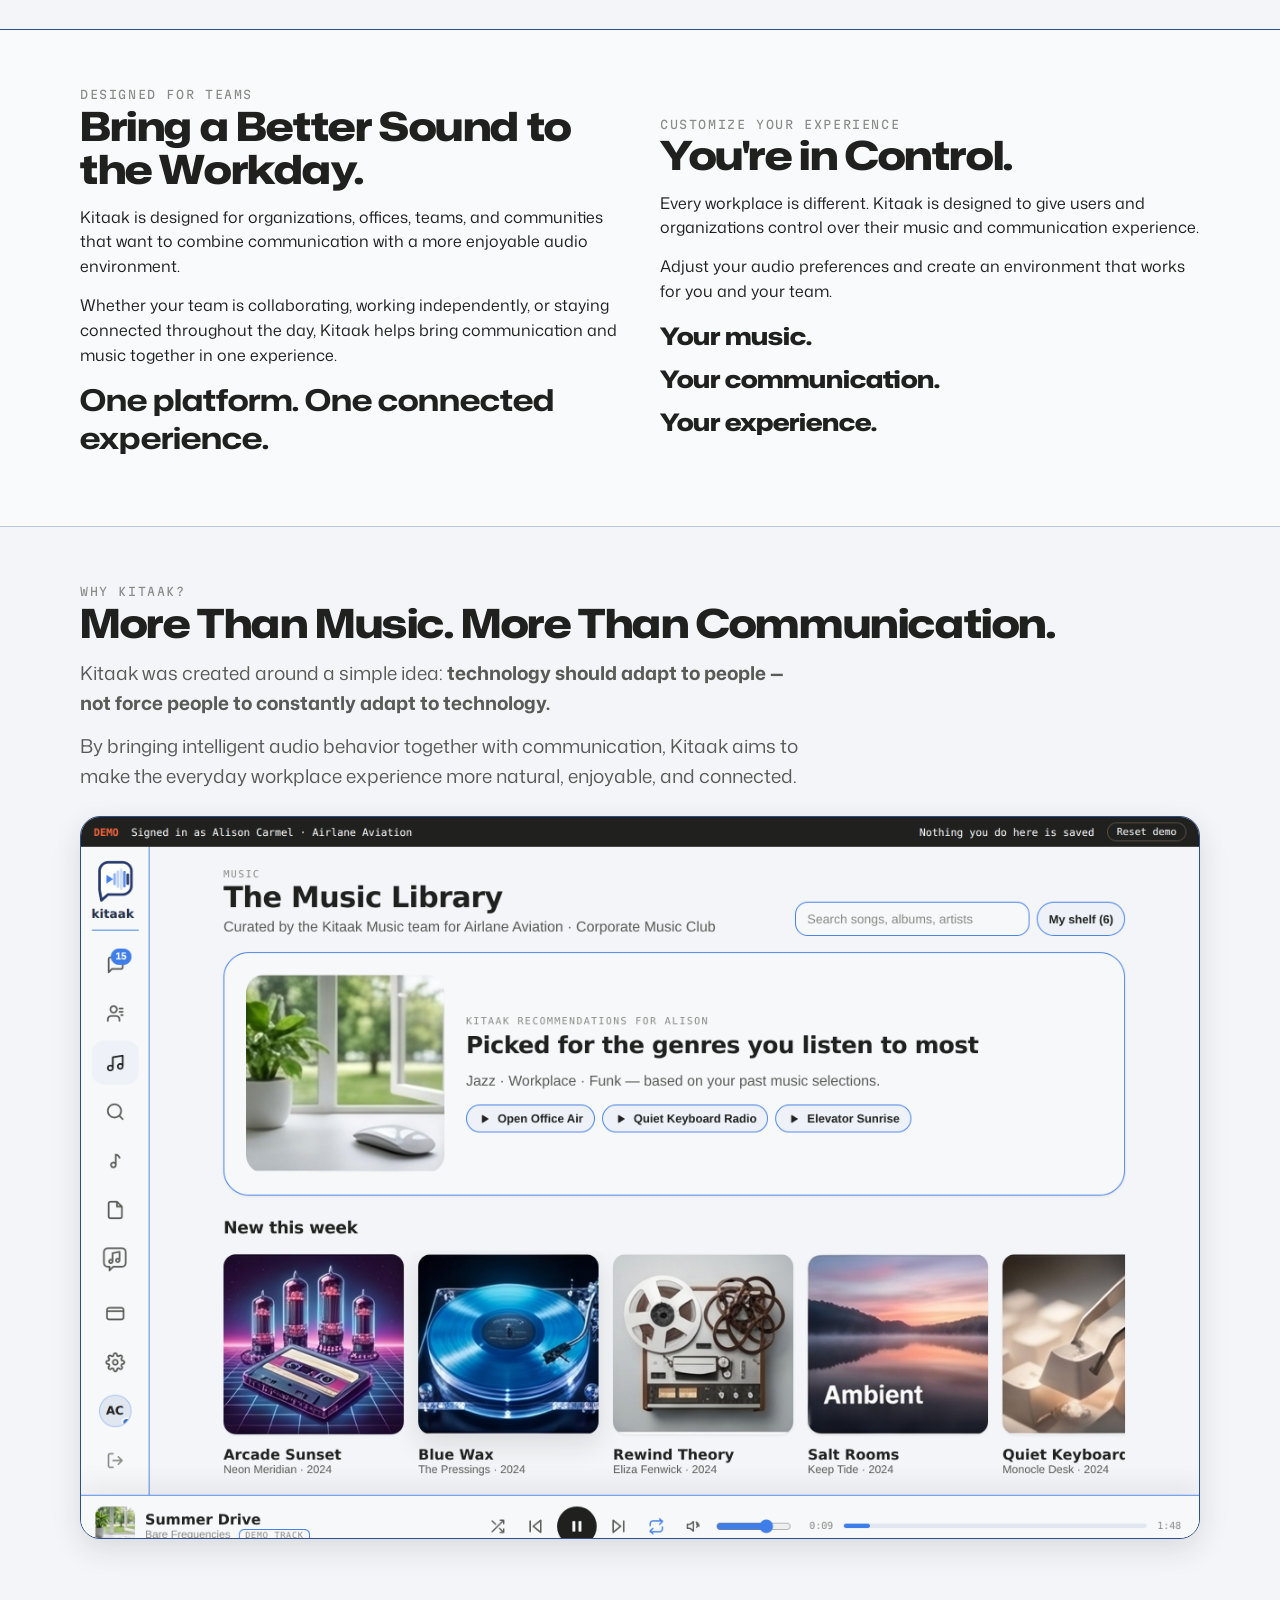
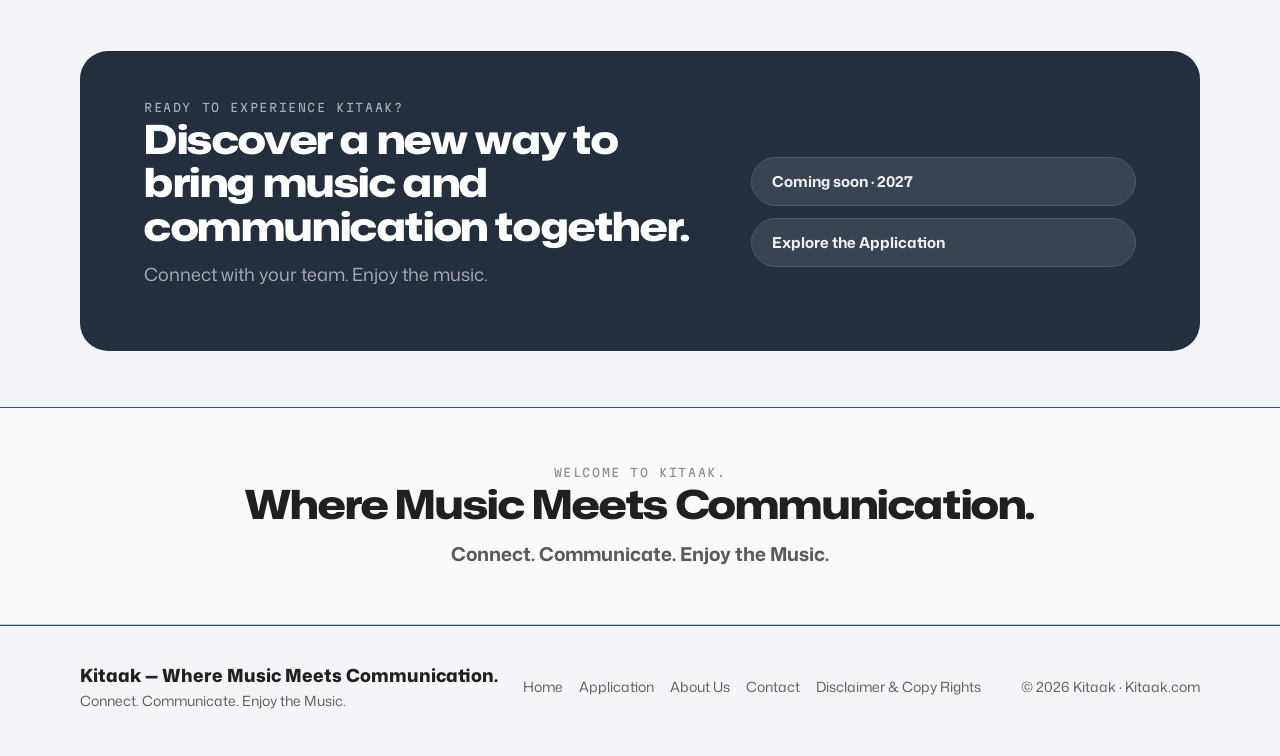
==== commit 4908d4fb: "kitaak.com: 2027 wording, hero illustrations on Application/Contact, About image under title, brand " ====
--- a/kitaak-site/index.html
+++ b/kitaak-site/index.html
@@ -1,12 +1,12 @@
 <!doctype html><html lang="en"><head><meta charset="utf-8"><meta name="viewport" content="width=device-width,initial-scale=1"><link rel="preconnect" href="https://fonts.googleapis.com"><link rel="preconnect" href="https://fonts.gstatic.com" crossorigin><link href="https://fonts.googleapis.com/css2?family=Mona+Sans:wdth,wght@75..125,200..900&family=Martian+Mono:wght@400;700&family=Bricolage+Grotesque:opsz,wght@12..96,700..800&display=swap" rel="stylesheet"><link rel="icon" type="image/svg+xml" href="demo/icon.svg"><link rel="stylesheet" href="assets/site.css"><title>Kitaak — Music Meets Communication</title><meta name="description" content="Kitaak brings music and communication together in one intelligent experience for modern workplaces."></head><body>
 <header class="site-head"><div class="wrap"><a class="brand" href="index.html"><img src="demo/icon.svg" alt=""><span>kitaak</span></a><button class="menu-btn" aria-label="Menu">☰</button><nav class="nav"><a href="index.html" class="on">Home</a><a href="application.html" >Application</a><a href="about.html" >About Us</a><a href="contact.html" >Contact</a></nav></div></header>
-<section class="hero"><div class="wrap grid"><div><div class="eyebrow">Kitaak · music + communication</div><h1>Music Meets Communication.</h1><p class="lead"><b>A better atmosphere for the way your team works.</b></p><p class="lead">Kitaak brings music and communication together in one intelligent experience. Enjoy music while staying connected with your colleagues — without letting music get in the way of important conversations.</p><p class="lead">When communication begins, the music adapts. When the conversation ends, the music returns.</p><div class="cta"><a class="btn primary" href="application.html">See the Application</a><a class="btn" href="contact.html#start">Contact us</a></div><p class="muted" style="margin-top:14px;font-size:14px">Coming soon — the first version is expected before the end of 2027.</p></div><div class="hero-art"><div class="gcard"><img src="assets/img/genre-instrumental.jpg" alt=""><div class="lab"><div><small>Genre</small><b>Instrumental</b></div><div class="eq"><i></i><i></i><i></i><i></i><i></i></div></div></div><div class="gcard"><img src="assets/img/genre-classics.jpg" alt=""><div class="lab"><div><small>Genre</small><b>Classics</b></div><div class="eq"><i></i><i></i><i></i><i></i><i></i></div></div></div><div class="gcard"><img src="assets/img/genre-workplace-beats.jpg" alt=""><div class="lab"><div><small>Genre</small><b>WorkPlace Beats</b></div><div class="eq"><i></i><i></i><i></i><i></i><i></i></div></div></div><div class="gcard"><img src="assets/img/genre-electronic.jpg" alt=""><div class="lab"><div><small>Genre</small><b>Electronic</b></div><div class="eq"><i></i><i></i><i></i><i></i><i></i></div></div></div><div class="gcard"><img src="assets/img/genre-ambient.jpg" alt=""><div class="lab"><div><small>Genre</small><b>Ambient</b></div><div class="eq"><i></i><i></i><i></i><i></i><i></i></div></div></div><div class="wave"></div></div></div></section>
+<section class="hero"><div class="wrap grid"><div><div class="eyebrow">Kitaak · music + communication</div><h1>Music Meets Communication.</h1><p class="lead"><b>A better atmosphere for the way your team works.</b></p><p class="lead">Kitaak brings music and communication together in one intelligent experience. Enjoy music while staying connected with your colleagues — without letting music get in the way of important conversations.</p><p class="lead">When communication begins, the music adapts. When the conversation ends, the music returns.</p><div class="cta"><a class="btn primary" href="application.html">See the Application</a><a class="btn" href="contact.html#start">Contact us</a></div><p class="muted" style="margin-top:14px;font-size:14px">Coming soon — the first version is expected in 2027.</p></div><div class="hero-art"><div class="gcard"><img src="assets/img/genre-instrumental.jpg" alt=""><div class="lab"><div><small>Genre</small><b>Instrumental</b></div><div class="eq"><i></i><i></i><i></i><i></i><i></i></div></div></div><div class="gcard"><img src="assets/img/genre-classics.jpg" alt=""><div class="lab"><div><small>Genre</small><b>Classics</b></div><div class="eq"><i></i><i></i><i></i><i></i><i></i></div></div></div><div class="gcard"><img src="assets/img/genre-workplace-beats.jpg" alt=""><div class="lab"><div><small>Genre</small><b>WorkPlace Beats</b></div><div class="eq"><i></i><i></i><i></i><i></i><i></i></div></div></div><div class="gcard"><img src="assets/img/genre-electronic.jpg" alt=""><div class="lab"><div><small>Genre</small><b>Electronic</b></div><div class="eq"><i></i><i></i><i></i><i></i><i></i></div></div></div><div class="gcard"><img src="assets/img/genre-ambient.jpg" alt=""><div class="lab"><div><small>Genre</small><b>Ambient</b></div><div class="eq"><i></i><i></i><i></i><i></i><i></i></div></div></div><div class="wave"></div></div></div></section>
 <section><div class="wrap"><div class="eyebrow">How Kitaak works</div><h2>Music When You Want It. Communication When You Need It.</h2><p class="lead">Kitaak is designed to create a seamless audio experience for modern workplaces.</p><div class="cards"><div class="card"><div class="ic">🎵</div><h3>Enjoy Music</h3><p class="muted">Listen to music while you work and create a more enjoyable atmosphere throughout the day.</p></div><div class="card"><div class="ic">💬</div><h3>Stay Connected</h3><p class="muted">Communicate with colleagues through Kitaak's communication features — chat, groups, voice and video.</p></div><div class="card"><div class="ic">🔊</div><h3>Intelligent Audio Priority</h3><p class="muted">When a call or voice communication begins, Kitaak automatically lowers the music so you can clearly hear the conversation.</p></div><div class="card"><div class="ic">🎶</div><h3>Automatic Music Adjustment</h3><p class="muted">When the conversation ends, the music smoothly returns to its preset level — without requiring you to constantly adjust the volume. Kitaak adjusts the music not only around conversations inside Kitaak but also around many other PC and mobile alerts, so nothing important gets drowned out.</p></div></div></div></section>
 <section><div class="wrap"><div class="eyebrow">Music at work</div><h2>The right music, at the right time.</h2><div class="cards"><div class="card"><div class="ic">📈</div><h3>Productivity</h3><p class="muted">Playing the right music while working can lead to increased productivity.</p></div><div class="card"><div class="ic">😊</div><h3>Work satisfaction</h3><p class="muted">Utilizing appropriate music at the right time and the right place can add to work satisfaction.</p></div><div class="card"><div class="ic">🎧</div><h3>Every listening habit</h3><p class="muted">People have different music listening habits: some listen for many hours during the day and some listen to a track or two on occasion. Either habit has different gains for the listener and can make the workplace more enjoyable and improve productivity.</p></div></div></div></section>
 <section class="alt"><div class="wrap split"><div><div class="eyebrow">The Kitaak experience</div><h2>Your Workplace. Your Conversations. Your Music.</h2><p>Workplaces are full of conversations, ideas, and moments that require attention. At the same time, the right music can help create a more enjoyable and welcoming environment.</p><p>Kitaak is built to help balance both. Instead of forcing users to constantly pause, stop, or manually adjust their music, Kitaak is designed to intelligently adapt the audio experience around communication.</p><p class="muted">The result is simple:</p><div class="stack3"><span>Less interruption.</span><span>More connection.</span><span>Music that works around your conversations.</span></div></div><div class="shot"><img src="assets/img/shot-instant-speech.png" alt="A group with an instant speech session active in Kitaak"></div></div></section>
 <section><div class="wrap split"><div class="shot"><img src="assets/img/shot-contacts.png" alt="Contacts and live communication signs in Kitaak"></div><div><div class="eyebrow">Live communication</div><h2>Never Miss an Important Conversation.</h2><p>Communication should always have priority. With Kitaak, music is designed to adapt when voice communication takes place. Whether you receive a call or participate in a conversation, the audio experience adjusts to help keep communication clear.</p><p>When the conversation is over, your music experience continues.</p><p>Using the settings for Live Instant Communication, you can grant instant access during work hours to the individuals that have priority for live instant voice-over to reach you.</p><p class="quote">Because you shouldn't have to choose between enjoying music and staying connected.</p></div></div></section>
 <section class="alt"><div class="wrap"><div class="split"><div><div class="eyebrow">Designed for teams</div><h2>Bring a Better Sound to the Workday.</h2><p>Kitaak is designed for organizations, offices, teams, and communities that want to combine communication with a more enjoyable audio environment.</p><p>Whether your team is collaborating, working independently, or staying connected throughout the day, Kitaak helps bring communication and music together in one experience.</p><p class="quote">One platform. One connected experience.</p></div><div><div class="eyebrow">Customize your experience</div><h2>You're in Control.</h2><p>Every workplace is different. Kitaak is designed to give users and organizations control over their music and communication experience.</p><p>Adjust your audio preferences and create an environment that works for you and your team.</p><div class="stack3"><span>Your music.</span><span>Your communication.</span><span>Your experience.</span></div></div></div></div></section>
 <section><div class="wrap"><div class="eyebrow">Why Kitaak?</div><h2>More Than Music. More Than Communication.</h2><p class="lead">Kitaak was created around a simple idea: <b>technology should adapt to people — not force people to constantly adapt to technology.</b></p><p class="lead">By bringing intelligent audio behavior together with communication, Kitaak aims to make the everyday workplace experience more natural, enjoyable, and connected.</p><div class="shot" style="margin-top:26px"><img src="assets/img/shot-music.png" alt="The Kitaak Music page"></div></div></section>
-<section><div class="wrap"><div class="band"><div><div class="eyebrow" style="color:#a8adb4">Ready to experience Kitaak?</div><h2>Discover a new way to bring music and communication together.</h2><p style="color:#a8adb4;font-size:18px">Connect with your team. Enjoy the music.</p></div><div class="cta" style="flex-direction:column;align-items:stretch"><span class="btn primary" style="cursor:default">Coming soon · before the end of 2027</span><a class="btn" href="application.html">Explore the Application</a></div></div></div></section>
+<section><div class="wrap"><div class="band"><div><div class="eyebrow" style="color:#a8adb4">Ready to experience Kitaak?</div><h2>Discover a new way to bring music and communication together.</h2><p style="color:#a8adb4;font-size:18px">Connect with your team. Enjoy the music.</p></div><div class="cta" style="flex-direction:column;align-items:stretch"><span class="btn primary" style="cursor:default">Coming soon · 2027</span><a class="btn" href="application.html">Explore the Application</a></div></div></div></section>
 <section class="alt" style="text-align:center"><div class="wrap"><div class="eyebrow">Welcome to Kitaak.</div><h2>Where Music Meets Communication.</h2><p class="lead" style="margin:0 auto"><b>Connect. Communicate. Enjoy the Music.</b></p></div></section>
 <footer class="site-foot"><div class="wrap"><div><div class="tag">Kitaak — Where Music Meets Communication.</div><div>Connect. Communicate. Enjoy the Music.</div></div><nav><a href="index.html">Home</a><a href="application.html">Application</a><a href="about.html">About Us</a><a href="contact.html">Contact</a><button class="link" type="button" data-disclaimer>Disclaimer &amp; Copy Rights</button></nav><div>© <span id="yr"></span> Kitaak · Kitaak.com</div></div></footer><script src="assets/disclaimer.js"></script><script src="assets/site.js"></script><script>document.addEventListener("click",function(e){var b=e.target.closest(".menu-btn");if(b){document.querySelector(".nav").classList.toggle("open")}});</script></body></html>
--- a/kitaak-site/assets/site.css
+++ b/kitaak-site/assets/site.css
@@ -12,9 +12,12 @@
 .btn:hover{transform:translateY(-1px)}.btn.primary{background:var(--rust);color:var(--rust-ink);border-color:transparent}.btn.dark{background:var(--dark);color:#f7f2e6;border-color:transparent}.btn.ghost{background:transparent}
 /* header */
 .site-head{position:sticky;top:0;z-index:20;background:color-mix(in srgb,var(--panel) 88%,transparent);backdrop-filter:blur(8px);border-bottom:1px solid var(--line)}
-.site-head .wrap{display:flex;align-items:center;justify-content:space-between;height:78px;gap:16px}
-.brand{display:flex;flex-direction:column;align-items:center;gap:3px;text-decoration:none;line-height:1;font-family:"Bricolage Grotesque","Segoe UI",system-ui,sans-serif;font-stretch:100%;font-weight:800;font-size:22px;letter-spacing:-.02em;color:var(--ink)}
-.brand img{width:30px;height:30px}.brand span{font-size:13px;letter-spacing:.01em;padding-bottom:3px;border-bottom:2px solid var(--rust)}
+.site-head .wrap{display:flex;align-items:flex-start;justify-content:space-between;height:68px;gap:16px}.site-head .nav,.site-head .menu-btn{align-self:center}
+.brand{display:flex;flex-direction:column;align-items:center;gap:3px;text-decoration:none;line-height:1;position:relative;z-index:2;padding:10px 16px 10px;background:var(--panel);border:1px solid var(--line);border-top:0;border-radius:0 0 18px 18px;box-shadow:var(--shadow-1);font-family:"Bricolage Grotesque","Segoe UI",system-ui,sans-serif;font-stretch:100%;font-weight:800;font-size:22px;letter-spacing:-.02em;color:var(--ink)}
+.brand img{width:30px;height:30px}.brand span{font-size:13px;letter-spacing:.01em;padding-bottom:3px;border-bottom:2px solid var(--rust)}.site-head{overflow:visible}
+/* mock-up variants for the logo proposal */
+.brand.opt-a{flex-direction:row;padding:0;border:0;background:none;box-shadow:none;align-self:center}.brand.opt-a span{display:none}.brand.opt-a img{width:40px;height:40px}
+.brand.opt-e{flex-direction:row;padding:0;border:0;background:none;box-shadow:none;align-self:center}.brand.opt-e img{display:none}.brand.opt-e span{font-size:22px;border:0;padding:0;font-family:"Bricolage Grotesque","Segoe UI",system-ui,sans-serif}
 .nav{display:flex;gap:4px;align-items:center}.nav a{text-decoration:none;padding:9px 14px;border-radius:var(--pill);font-weight:600;color:var(--ink-2)}.nav a:hover,.nav a.on{background:var(--panel-2);color:var(--ink)}
 .nav .btn{margin-left:8px;padding:9px 16px}
 .menu-btn{display:none;background:none;border:1px solid var(--line);border-radius:10px;padding:6px 10px;font-size:20px;line-height:1}
@@ -29,7 +32,7 @@
 .cta{display:flex;gap:12px;flex-wrap:wrap;margin-top:22px}
 @media (max-width:820px){.hero .grid{grid-template-columns:1fr}.hero-art{max-width:520px;margin:10px auto 0;width:100%}}
 /* sections */
-section{padding:56px 0}section.alt{background:var(--bg-tint);border-top:1px solid var(--line-2);border-bottom:1px solid var(--line-2)}
+section{padding:56px 0}section.alt{background:var(--bg-tint);border-top:1px solid var(--line);border-bottom:1px solid var(--line-2)}
 .cards{display:grid;grid-template-columns:repeat(auto-fit,minmax(230px,1fr));gap:18px;margin-top:26px}
 .card{background:var(--panel);border:1px solid var(--line);border-radius:var(--r-lg);padding:22px;box-shadow:var(--shadow-1)}
 .card .ic{font-size:28px;margin-bottom:10px}
@@ -62,21 +65,26 @@
 .prose>*{max-width:760px}.prose h2{margin-top:36px;font-size:26px}.prose h3{margin-top:22px}
 
 .btn.disabled{opacity:.55;cursor:not-allowed;pointer-events:none}
-.disclaimer{background:var(--panel);border:1px solid var(--line-2);border-radius:var(--r-lg);padding:20px 24px;max-width:860px}.disclaimer p{margin:0 0 10px;font-size:15px}.disclaimer p:last-child{margin:0}
+.disclaimer{background:var(--panel);border:1px solid var(--line);border-radius:var(--r-lg);padding:20px 24px;max-width:860px}.disclaimer p{margin:0 0 10px;font-size:15px}.disclaimer p:last-child{margin:0}
 .quote,.stack3{font-stretch:125%}
 .eyebrow{font-family:var(--font-mono)}
 
 /* disclaimer popup */
 .disc-scrim{position:fixed;inset:0;z-index:900;background:#14100c80;backdrop-filter:blur(3px);display:grid;place-items:center;padding:18px}
 .disc-modal{background:var(--panel);border:1px solid var(--line);border-radius:22px;width:min(720px,100%);max-height:88vh;display:flex;flex-direction:column;box-shadow:var(--shadow-2);overflow:hidden}
-.disc-head{display:flex;align-items:center;justify-content:space-between;padding:18px 22px;border-bottom:1px solid var(--line-2)}.disc-head h3{margin:0;font-size:22px}
+.disc-head{display:flex;align-items:center;justify-content:space-between;padding:18px 22px;border-bottom:1px solid var(--line)}.disc-head h3{margin:0;font-size:22px}
 .disc-x{border:0;background:none;font-size:26px;line-height:1;cursor:pointer;color:var(--ink-2);padding:0 4px}
 .disc-body{padding:6px 22px 14px;overflow:auto;font-size:14.5px;line-height:1.55;color:var(--ink-2)}.disc-body h4{margin:16px 0 4px;color:var(--ink);font-size:15px}.disc-body p{margin:0}
-.disc-foot{padding:14px 22px;border-top:1px solid var(--line-2);display:flex;justify-content:flex-end}
+.disc-foot{padding:14px 22px;border-top:1px solid var(--line);display:flex;justify-content:flex-end}
 .site-foot nav button.link{border:0;background:none;font:inherit;color:inherit;cursor:pointer;padding:0;margin-right:16px}
 .info dd .plain{color:var(--ink);text-decoration:none}
 
 /* illustrations + inline welcome block */
 .illus{display:flex;align-items:center;justify-content:center}.illus img{width:100%;max-width:560px;height:auto}
-.welcome-inline{margin-top:22px;padding-top:18px;border-top:1px solid var(--line-2)}.welcome-inline h2{margin:0 0 6px;font-size:24px}.welcome-inline .quote{margin:0 0 6px}.welcome-inline p{margin:0}
-@media (max-width:820px){.illus{order:-1}.illus img{max-width:420px}}
+.welcome-inline{margin-top:22px;padding-top:18px;border-top:1px solid var(--line)}.welcome-inline h2{margin:0 0 6px;font-size:24px}.welcome-inline .quote{margin:0 0 6px}.welcome-inline p{margin:0}
+@media (max-width:820px){.illus img{max-width:420px}}
+
+/* hero illustrations never widen the page */
+.illus img{max-width:min(100%,560px);height:auto;display:block}
+.hero-illus{justify-content:flex-start;margin:4px 0 18px}.hero-illus img{max-width:min(100%,640px)}
+.hero .grid .illus{min-width:0}
